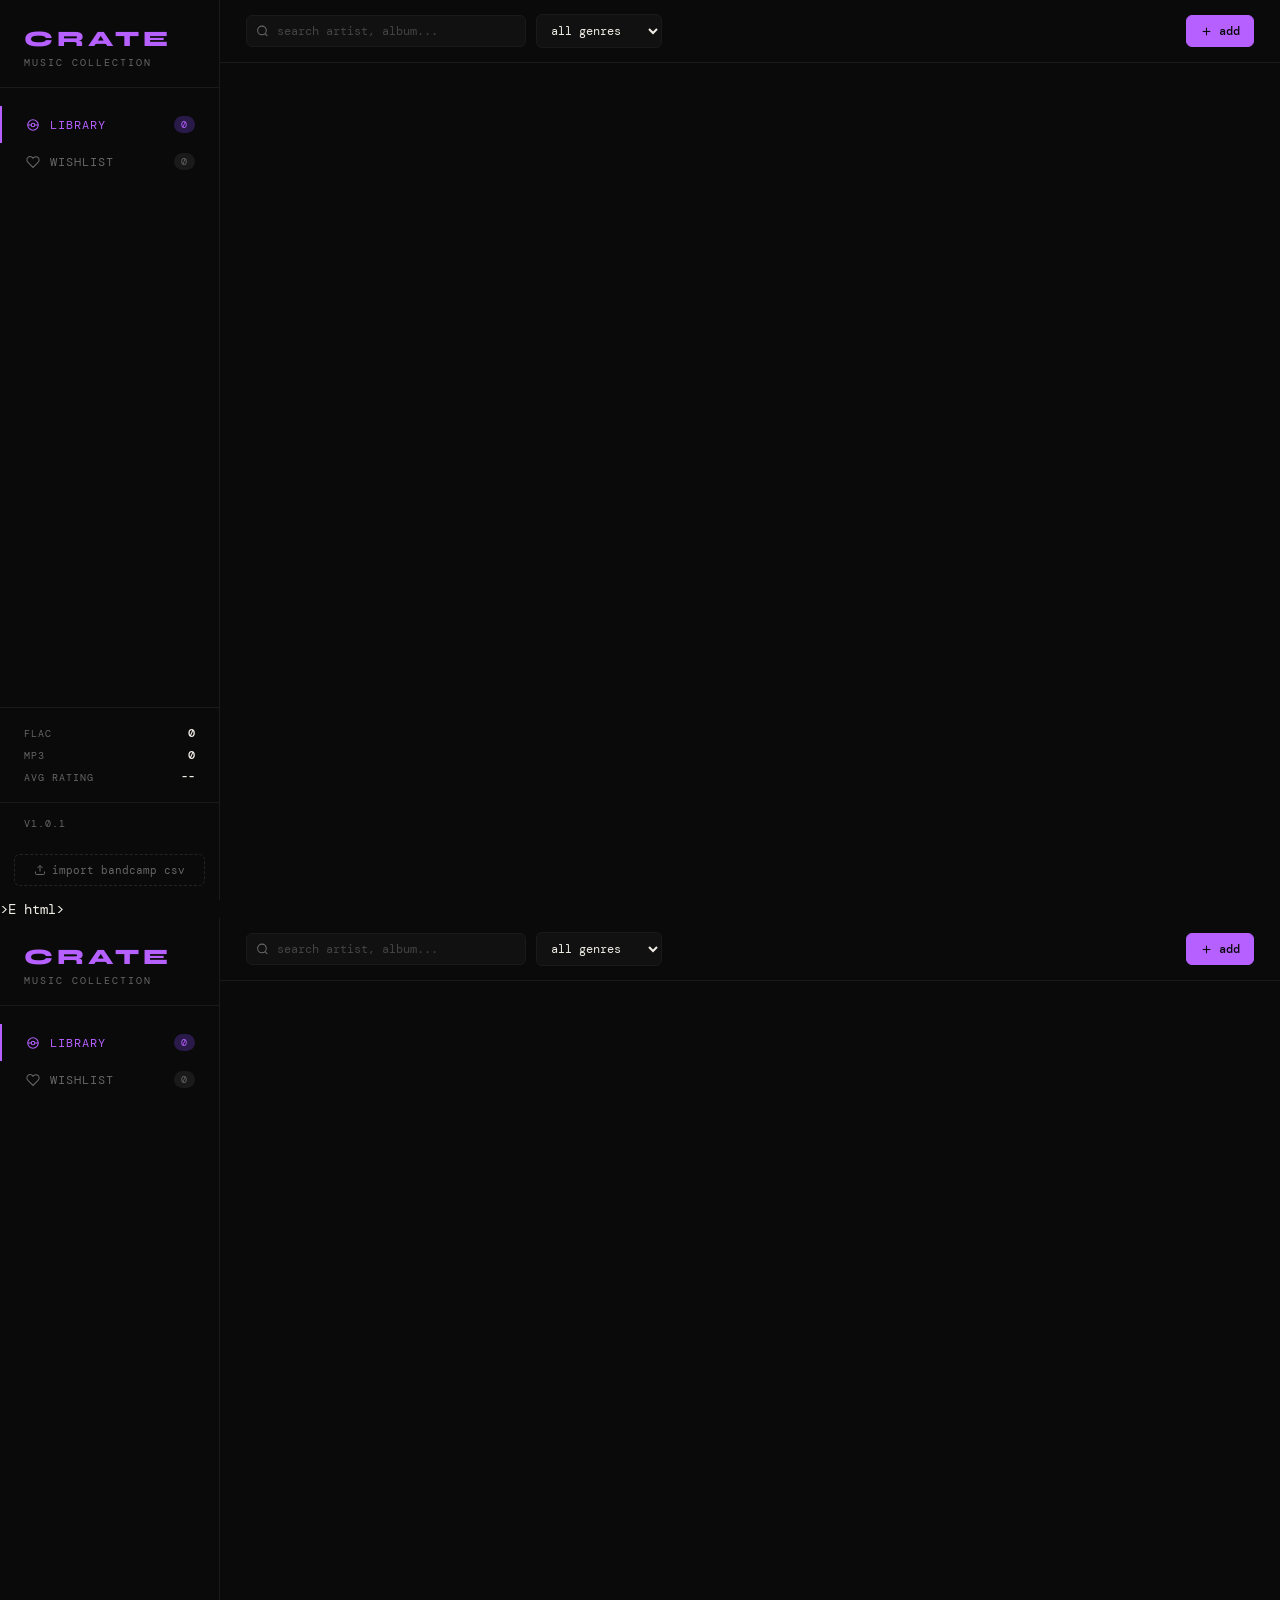
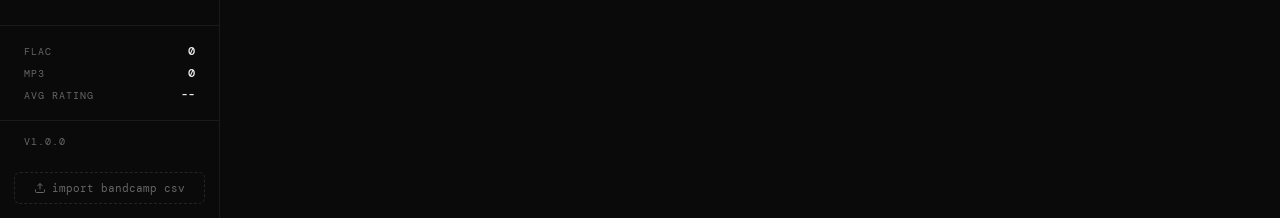
==== index.html @ 17e91a54 "remove duplicate script blocks" ====
<!DOCTYPE html>
<html lang="en">
<head>
<meta charset="UTF-8">
<meta name="viewport" content="width=device-width, initial-scale=1.0">
<title>CRATE</title>
<link href="https://fonts.googleapis.com/css2?family=Syne:wght@400;500;600;700;800&family=DM+Mono:ital,wght@0,300;0,400;0,500;1,300&display=swap" rel="stylesheet">
<style>
:root{--bg:#0a0a0a;--surface:#111;--surface2:#1a1a1a;--border:#1a1a1a;--border2:#242424;--text:#f0ede6;--muted:#666;--muted2:#444;--accent:#b560ff;--accent2:#9d4edd;--red:#ff5f5f;--amber:#ffb830;--blue:#60b8ff;}
*{box-sizing:border-box;margin:0;padding:0;}html{font-size:14px;}
body{background:var(--bg);color:var(--text);font-family:'DM Mono',monospace;min-height:100vh;}
::-webkit-scrollbar{width:4px;}::-webkit-scrollbar-track{background:var(--bg);}::-webkit-scrollbar-thumb{background:var(--border2);border-radius:2px;}
.shell{display:flex;height:100vh;overflow:hidden;}
.sidebar{width:220px;flex-shrink:0;border-right:0.5px solid var(--border);display:flex;flex-direction:column;}
.logo{padding:26px 24px 18px;border-bottom:0.5px solid var(--border);}
.logo-word{font-family:'Syne',sans-serif;font-size:22px;font-weight:800;letter-spacing:4px;color:var(--accent);}
.logo-sub{font-size:10px;color:var(--muted);letter-spacing:2px;margin-top:4px;text-transform:uppercase;}
.nav{padding:18px 0;flex:1;}
.nav-item{display:flex;align-items:center;gap:10px;padding:10px 24px;cursor:pointer;font-size:12px;letter-spacing:1px;color:var(--muted);text-transform:uppercase;transition:color .15s;border-left:2px solid transparent;user-select:none;}
.nav-item:hover{color:var(--text);}.nav-item.active{color:var(--accent);border-left-color:var(--accent);}
.nav-item svg{width:14px;height:14px;flex-shrink:0;}
.nav-count{margin-left:auto;background:var(--border);color:var(--muted);font-size:10px;padding:2px 7px;border-radius:20px;}
.nav-item.active .nav-count{background:#2a1a4a;color:var(--accent);}
.sidebar-stats{padding:14px 24px;border-top:1px solid var(--border);}
.sidebar-stat{display:flex;justify-content:space-between;align-items:center;padding:3px 0;}
.sidebar-stat-label{font-size:10px;color:var(--muted);letter-spacing:1px;text-transform:uppercase;}
.sidebar-stat-val{font-size:12px;font-weight:500;}
.import-btn{margin:10px 14px 14px;display:flex;align-items:center;gap:6px;padding:8px 12px;border-radius:6px;border:1px dashed var(--border2);background:transparent;color:var(--muted);font-family:'DM Mono',monospace;font-size:11px;cursor:pointer;transition:all .15s;justify-content:center;}
.import-btn:hover{border-color:var(--accent);color:var(--accent);}
.main{flex:1;display:flex;flex-direction:column;overflow:hidden;}
.topbar{padding:14px 26px;border-bottom:0.5px solid var(--border);display:flex;align-items:center;gap:10px;flex-wrap:wrap;}
.search-wrap{position:relative;flex:1;min-width:160px;max-width:280px;}
.search-wrap svg{position:absolute;left:10px;top:50%;transform:translateY(-50%);width:13px;height:13px;color:var(--muted);pointer-events:none;}
.search{width:100%;background:var(--surface);border:0.5px solid var(--border);color:var(--text);font-family:'DM Mono',monospace;font-size:12px;padding:7px 10px 7px 30px;border-radius:6px;outline:none;}
.search:focus{border-color:var(--border2);}.search::placeholder{color:var(--muted2);}
select{background:var(--surface);border:0.5px solid var(--border);color:var(--text);font-family:'DM Mono',monospace;font-size:12px;padding:7px 10px;border-radius:6px;outline:none;cursor:pointer;}
.topbar-right{margin-left:auto;display:flex;gap:8px;}
.btn{display:flex;align-items:center;gap:6px;padding:7px 13px;border-radius:6px;border:0.5px solid var(--border);background:transparent;color:var(--text);font-family:'DM Mono',monospace;font-size:12px;cursor:pointer;transition:all .15s;}
.btn:hover{border-color:var(--border2);background:var(--surface);}
.btn-accent{background:var(--accent);color:#0a0a0a;border-color:var(--accent);font-weight:500;}
.btn-accent:hover{background:#d4f570;border-color:#d4f570;}
.btn-danger{background:transparent;border-color:#3a1a1a;color:var(--red);}
.btn-danger:hover{background:#1a0808;border-color:var(--red);}
.btn svg{width:13px;height:13px;}
.content{flex:1;overflow-y:auto;padding:22px 26px;}
.grid{display:grid;grid-template-columns:repeat(auto-fill,minmax(200px,1fr));gap:12px;}
.album-card{background:var(--surface);border:0.5px solid var(--border);border-radius:8px;overflow:hidden;transition:border-color .15s,transform .15s;position:relative;}
.album-card:hover{border-color:var(--border2);transform:translateY(-2px);}
.album-art{width:100%;aspect-ratio:1;display:flex;align-items:center;justify-content:center;font-size:38px;position:relative;background:var(--surface2);overflow:hidden;cursor:pointer;}
.album-art img{width:100%;height:100%;object-fit:cover;position:absolute;inset:0;}
.album-art-overlay{position:absolute;inset:0;background:linear-gradient(to bottom,transparent 50%,rgba(0,0,0,.6));}
.album-art-emoji{position:relative;z-index:1;}
.album-card-body{padding:8px 10px;}
.album-title{font-family:'Syne',sans-serif;font-size:12px;font-weight:600;white-space:nowrap;overflow:hidden;text-overflow:ellipsis;cursor:pointer;transition:color .15s;}
.album-title:hover{color:var(--accent);}
.album-artist{font-size:11px;color:var(--muted);margin-top:2px;white-space:nowrap;overflow:hidden;text-overflow:ellipsis;}
.album-footer{display:flex;align-items:center;justify-content:space-between;margin-top:8px;}
.format-badge{font-size:10px;padding:2px 7px;border-radius:3px;font-weight:500;}
.fmt-flac{background:#1a0f2e;color:#b560ff;border:1px solid #3d1a6a;}
.fmt-mp3{background:#0d1a2a;color:var(--blue);border:1px solid #1a3050;}
.fmt-bc{background:#1a1000;color:var(--amber);border:1px solid #3a2800;}
.stars-row{display:flex;gap:2px;}
.star{font-size:11px;color:var(--muted2);cursor:pointer;transition:color .1s;}.star.on{color:var(--amber);}
.card-actions{position:absolute;top:8px;right:8px;display:flex;gap:4px;opacity:0;transition:opacity .15s;}
.album-card:hover .card-actions{opacity:1;}
.card-action-btn{width:26px;height:26px;border-radius:5px;border:1px solid rgba(255,255,255,.12);background:rgba(10,10,10,.85);color:var(--muted);display:flex;align-items:center;justify-content:center;cursor:pointer;transition:all .15s;backdrop-filter:blur(4px);}
.card-action-btn:hover{color:var(--text);border-color:rgba(255,255,255,.25);}
.card-action-btn svg{width:11px;height:11px;}
.budget-bar{background:var(--surface);border:0.5px solid var(--border);border-radius:8px;padding:14px 18px;margin-bottom:16px;display:flex;align-items:center;gap:20px;}
.budget-label{font-size:10px;text-transform:uppercase;letter-spacing:1px;color:var(--muted);}
.budget-total{font-family:'Syne',sans-serif;font-size:20px;font-weight:700;color:var(--accent);}
.budget-divider{width:1px;height:32px;background:var(--border);}
.wish-list{display:flex;flex-direction:column;gap:6px;}
.wish-row{background:var(--surface);border:0.5px solid var(--border);border-radius:8px;padding:10px 14px;display:flex;align-items:center;gap:12px;transition:border-color .15s;}
.wish-row:hover{border-color:var(--border2);}.wish-row.bought{opacity:.4;}
.priority-dot{width:8px;height:8px;border-radius:50%;flex-shrink:0;}
.p-high{background:var(--red);box-shadow:0 0 6px rgba(255,95,95,.4);}
.p-mid{background:var(--amber);}.p-low{background:var(--muted2);}
.wish-art{width:50px;height:50px;border-radius:6px;display:flex;align-items:center;justify-content:center;font-size:18px;flex-shrink:0;background:var(--surface2);overflow:hidden;position:relative;cursor:pointer;}
.wish-art img{width:100%;height:100%;object-fit:cover;position:absolute;inset:0;}
.wish-art-emoji{position:relative;z-index:1;}
.wish-info{flex:1;min-width:0;cursor:pointer;}
.wish-title{font-family:'Syne',sans-serif;font-size:13px;font-weight:600;white-space:nowrap;overflow:hidden;text-overflow:ellipsis;transition:color .15s;}
.wish-info:hover .wish-title{color:var(--accent);}
.wish-sub{font-size:11px;color:var(--muted);margin-top:2px;}
.wish-note{font-size:10px;color:var(--muted2);font-style:italic;margin-top:2px;}
.wish-meta{display:flex;align-items:center;gap:8px;flex-shrink:0;}
.price-tag{font-family:'Syne',sans-serif;font-size:14px;font-weight:700;}
.genre-pill{font-size:10px;padding:2px 8px;border-radius:20px;background:#1e1e1e;color:var(--muted);border:0.5px solid var(--border);}
.buy-btn{padding:5px 11px;border-radius:5px;border:0.5px solid var(--border);background:transparent;color:var(--text);font-family:'DM Mono',monospace;font-size:11px;cursor:pointer;transition:all .15s;white-space:nowrap;}
.buy-btn:hover{border-color:var(--accent);color:var(--accent);}
.owned-pill{font-size:10px;padding:3px 10px;border-radius:20px;background:#1a0f2e;color:#b560ff;border:1px solid #3d1a6a;}
.icon-btn{width:26px;height:26px;border-radius:5px;border:0.5px solid var(--border);background:transparent;color:var(--muted);display:flex;align-items:center;justify-content:center;cursor:pointer;transition:all .15s;flex-shrink:0;}
.icon-btn:hover{color:var(--text);border-color:var(--border2);}
.icon-btn svg{width:11px;height:11px;}
.modal-backdrop{position:fixed;inset:0;background:rgba(0,0,0,.88);display:flex;align-items:center;justify-content:center;z-index:100;opacity:0;pointer-events:none;transition:opacity .2s;}
.modal-backdrop.open{opacity:1;pointer-events:all;}
.modal{background:var(--surface);border:0.5px solid var(--border2);border-radius:10px;width:500px;max-width:96vw;max-height:90vh;overflow-y:auto;padding:24px;transform:translateY(10px);transition:transform .2s;}
.modal-backdrop.open .modal{transform:translateY(0);}
.modal-title{font-family:'Syne',sans-serif;font-size:16px;font-weight:700;margin-bottom:16px;}
.field{margin-bottom:11px;}
.field label{display:block;font-size:10px;text-transform:uppercase;letter-spacing:1px;color:var(--muted);margin-bottom:5px;}
.field input,.field select,.field textarea{width:100%;background:var(--bg);border:0.5px solid var(--border2);color:var(--text);font-family:'DM Mono',monospace;font-size:12px;padding:8px 10px;border-radius:6px;outline:none;transition:border-color .15s;}
.field input:focus,.field select:focus,.field textarea:focus{border-color:var(--accent);}
.field textarea{resize:vertical;min-height:50px;}
.field-row{display:grid;grid-template-columns:1fr 1fr;gap:12px;}
.modal-actions{display:flex;gap:8px;justify-content:flex-end;margin-top:16px;}
.btn-ghost{background:transparent;border-color:var(--border);color:var(--muted);}.btn-ghost:hover{color:var(--text);}
.mb-search-wrap{position:relative;}.mb-search-wrap input{padding-right:76px;}
.mb-search-btn{position:absolute;right:6px;top:50%;transform:translateY(-50%);padding:4px 10px;border-radius:4px;border:0.5px solid var(--border2);background:var(--surface2);color:var(--text);font-family:'DM Mono',monospace;font-size:11px;cursor:pointer;transition:all .15s;}
.mb-search-btn:hover{border-color:var(--accent);color:var(--accent);}
.mb-results{margin-top:8px;display:flex;flex-direction:column;gap:5px;max-height:200px;overflow-y:auto;}
.mb-result{display:flex;align-items:center;gap:10px;padding:8px 10px;border-radius:6px;border:0.5px solid var(--border);cursor:pointer;transition:border-color .15s;}
.mb-result:hover{border-color:var(--border2);}.mb-result.selected{border-color:var(--accent);background:#1a2510;}
.mb-result-art{width:34px;height:34px;border-radius:4px;background:var(--surface2);flex-shrink:0;display:flex;align-items:center;justify-content:center;font-size:14px;overflow:hidden;}
.mb-result-art img{width:100%;height:100%;object-fit:cover;}
.mb-result-info{flex:1;min-width:0;}
.mb-result-title{font-size:12px;font-weight:500;white-space:nowrap;overflow:hidden;text-overflow:ellipsis;}
.mb-result-sub{font-size:11px;color:var(--muted);margin-top:1px;}
.mb-loading{text-align:center;padding:14px;font-size:11px;color:var(--muted);}
.mb-divider{display:flex;align-items:center;gap:10px;margin:14px 0 10px;}
.mb-divider span{font-size:10px;color:var(--muted);letter-spacing:1px;text-transform:uppercase;white-space:nowrap;}
.mb-divider::before,.mb-divider::after{content:'';flex:1;height:1px;background:var(--border);}
.art-preview{display:none;align-items:center;gap:10px;margin-top:10px;padding:8px 10px;background:var(--surface2);border-radius:6px;border:0.5px solid var(--border);}
.art-preview img{width:44px;height:44px;border-radius:5px;object-fit:cover;}
.art-preview-label{font-size:11px;color:var(--muted);}
.edit-art-wrap{display:flex;gap:14px;margin-bottom:14px;align-items:flex-start;}
.edit-art-thumb{width:80px;height:80px;border-radius:8px;background:var(--surface2);display:flex;align-items:center;justify-content:center;font-size:30px;flex-shrink:0;overflow:hidden;border:0.5px solid var(--border);}
.edit-art-thumb img{width:100%;height:100%;object-fit:cover;}
.edit-art-side{display:flex;flex-direction:column;gap:6px;flex:1;min-width:0;}
.edit-stars{display:flex;gap:4px;}
.edit-star{font-size:20px;color:var(--muted2);cursor:pointer;transition:color .1s;}.edit-star.on{color:var(--amber);}
.del-confirm{background:#160808;border:1px solid #3a1212;border-radius:8px;padding:14px;margin-top:12px;display:none;}
.del-confirm.show{display:block;}
.del-confirm p{font-size:12px;color:var(--muted);margin-bottom:10px;line-height:1.5;}
.bc-steps{margin:12px 0;}
.bc-step{display:flex;gap:12px;padding:9px 0;border-bottom:0.5px solid var(--border);}
.bc-step:last-child{border-bottom:none;}
.bc-step-num{width:20px;height:20px;border-radius:50%;background:var(--accent);color:#0a0a0a;font-size:11px;font-weight:700;display:flex;align-items:center;justify-content:center;flex-shrink:0;margin-top:1px;}
.bc-step-text{font-size:12px;color:var(--muted);line-height:1.6;}
.bc-step-text a{color:var(--accent);text-decoration:none;}.bc-step-text a:hover{text-decoration:underline;}
.drop-zone{border:2px dashed var(--border2);border-radius:8px;padding:26px;text-align:center;cursor:pointer;transition:all .15s;margin-top:14px;}
.drop-zone:hover,.drop-zone.drag-over{border-color:var(--accent);background:#0f1a08;}
.drop-zone-icon{font-size:26px;margin-bottom:8px;}
.drop-zone-text{font-size:12px;color:var(--muted);}.drop-zone-text strong{color:var(--text);}
.toast{position:fixed;bottom:22px;right:22px;background:var(--surface2);border:0.5px solid var(--border2);border-radius:8px;padding:10px 16px;font-size:12px;color:var(--text);transform:translateY(20px);opacity:0;transition:all .2s;pointer-events:none;z-index:200;display:flex;align-items:center;gap:8px;}
.toast.show{transform:translateY(0);opacity:1;}
.toast-dot{width:6px;height:6px;border-radius:50%;background:var(--accent);flex-shrink:0;}
.empty{text-align:center;padding:60px 20px;color:var(--muted);font-size:12px;letter-spacing:1px;}
.empty-icon{font-size:34px;margin-bottom:12px;}
.empty-hint{margin-top:6px;font-size:11px;color:var(--muted2);}
</style>
</head>
<body>
<div class="shell">
  <aside class="sidebar">
    <div class="logo"><div class="logo-word">CRATE</div><div class="logo-sub">music collection</div></div>
    <nav class="nav">
      <div class="nav-item active" onclick="setTab('library')" id="nav-library">
        <svg viewBox="0 0 24 24" fill="none" stroke="currentColor" stroke-width="1.8"><circle cx="12" cy="12" r="9"/><circle cx="12" cy="12" r="3"/><line x1="3" y1="12" x2="9" y2="12"/><line x1="15" y1="12" x2="21" y2="12"/></svg>
        Library <span class="nav-count" id="lib-count">0</span>
      </div>
      <div class="nav-item" onclick="setTab('wishlist')" id="nav-wishlist">
        <svg viewBox="0 0 24 24" fill="none" stroke="currentColor" stroke-width="1.8"><path d="M20.84 4.61a5.5 5.5 0 0 0-7.78 0L12 5.67l-1.06-1.06a5.5 5.5 0 0 0-7.78 7.78l1.06 1.06L12 21.23l7.78-7.78 1.06-1.06a5.5 5.5 0 0 0 0-7.78z"/></svg>
        Wishlist <span class="nav-count" id="wish-count">0</span>
      </div>
    </nav>
    <div class="sidebar-stats">
      <div class="sidebar-stat"><span class="sidebar-stat-label">FLAC</span><span class="sidebar-stat-val" id="stat-flac">0</span></div>
      <div class="sidebar-stat"><span class="sidebar-stat-label">MP3</span><span class="sidebar-stat-val" id="stat-mp3">0</span></div>
      <div class="sidebar-stat"><span class="sidebar-stat-label">Avg rating</span><span class="sidebar-stat-val" id="stat-rating">--</span></div>
    </div><div style="padding:14px 24px;border-top:1px solid var(--border);font-size:10px;color:var(--muted);letter-spacing:1px;text-transform:uppercase">v<span id="version">1.0.0</span></div>
    <button class="import-btn" onclick="openImport()">
      <svg width="12" height="12" viewBox="0 0 24 24" fill="none" stroke="currentColor" stroke-width="2"><path d="M21 15v4a2 2 0 0 1-2 2H5a2 2 0 0 1-2-2v-4"/><polyline points="17 8 12 3 7 8"/><line x1="12" y1="3" x2="12" y2="15"/></svg>
      import bandcamp csv
    </button>
  </aside>
  <main class="main">
    <div class="topbar">
      <div class="search-wrap">
        <svg viewBox="0 0 24 24" fill="none" stroke="currentColor" stroke-width="2"><circle cx="11" cy="11" r="8"/><line x1="21" y1="21" x2="16.65" y2="16.65"/></svg>
        <input class="search" type="text" placeholder="search artist, album..." id="search" oninput="render()"/>
      </div>
      <select id="genre-filter" onchange="render()">
        <option value="">all genres</option>
        <option>hyperpop</option><option>digicore</option><option>electronic</option>
        <option>hip-hop</option><option>experimental</option><option>ambient</option><option>noise</option>
      </select>
      <div class="topbar-right">
        <button class="btn btn-accent" onclick="openAdd()">
          <svg viewBox="0 0 24 24" fill="none" stroke="currentColor" stroke-width="2"><line x1="12" y1="5" x2="12" y2="19"/><line x1="5" y1="12" x2="19" y2="12"/></svg>
          add
        </button>
      </div>
    </div>
    <div class="content" id="content"></div>
  </main>
</div>

<!-- ADD MODAL -->
<div class="modal-backdrop" id="add-modal" onclick="bgClose(event,'add-modal')">
  <div class="modal">
    <div class="modal-title" id="add-modal-title">add to library</div>
    <div class="field">
      <label>search musicbrainz or paste release url / id</label>
      <div class="mb-search-wrap">
        <input type="text" id="mb-query" placeholder="artist + album, or musicbrainz.org/release/..." onkeydown="if(event.key==='Enter')mbSearch()"/>
        <button class="mb-search-btn" onclick="mbSearch()">search</button>
      </div>
    </div>
    <div id="mb-results-wrap" style="display:none"><div class="mb-results" id="mb-results"></div></div>
    <div class="mb-divider"><span>or fill in manually</span></div>
    <div class="field-row">
      <div class="field"><label>artist</label><input type="text" id="f-artist" placeholder="e.g. JPEGMAFIA"/></div>
      <div class="field"><label>album</label><input type="text" id="f-album" placeholder="e.g. LP!"/></div>
    </div>
    <div class="field-row">
      <div class="field"><label>year</label><input type="number" id="f-year" placeholder="2024"/></div>
      <div class="field"><label>genre</label>
        <select id="f-genre"><option value="">select...</option><option>hyperpop</option><option>digicore</option><option>electronic</option><option>hip-hop</option><option>experimental</option><option>ambient</option><option>noise</option></select>
      </div>
    </div>
    <div id="lib-fields">
      <div class="field-row">
        <div class="field"><label>format</label><select id="f-format"><option>FLAC</option><option>MP3</option></select></div>
        <div class="field"><label>source</label><select id="f-source"><option>Bandcamp</option><option>Soulseek</option><option>Other</option></select></div>
      </div>
      <div class="field"><label>bandcamp url (optional)</label><input type="text" id="f-bcurl" placeholder="https://artist.bandcamp.com/album/..."/></div>
      <div class="field"><label>notes</label><textarea id="f-notes" placeholder="optional..."></textarea></div>
    </div>
    <div id="wish-fields" style="display:none">
      <div class="field-row">
        <div class="field"><label>price ($)</label><input type="number" id="f-price" placeholder="12" min="0" step="0.01"/></div>
        <div class="field"><label>priority</label><select id="f-priority"><option value="high">high</option><option value="mid" selected>mid</option><option value="low">low</option></select></div>
      </div>
      <div class="field"><label>bandcamp url (optional)</label><input type="text" id="f-bcurl-wish" placeholder="https://artist.bandcamp.com/album/..."/></div>
      <div class="field"><label>notes</label><input type="text" id="f-wish-notes" placeholder="e.g. wait for sale..."/></div>
    </div>
    <div class="art-preview" id="art-preview">
      <img id="preview-img" src="" alt=""/>
      <span class="art-preview-label">cover art found</span>
    </div>
    <div class="modal-actions">
      <button class="btn btn-ghost" onclick="closeModal('add-modal')">cancel</button>
      <button class="btn btn-accent" onclick="saveAdd()">save</button>
    </div>
  </div>
</div>

<!-- EDIT MODAL -->
<div class="modal-backdrop" id="edit-modal" onclick="bgClose(event,'edit-modal')">
  <div class="modal" style="width:480px">
    <div class="modal-title" id="edit-title">edit</div>
    <div class="edit-art-wrap">
      <div class="edit-art-thumb" id="edit-thumb">&#x1F4BF;</div>
      <div class="edit-art-side">
        <div style="font-size:10px;color:var(--muted);letter-spacing:1px;text-transform:uppercase;margin-bottom:4px">rating</div>
        <div class="edit-stars" id="edit-stars"></div>
        <button class="btn" style="font-size:11px;padding:5px 10px;margin-top:8px;width:fit-content" onclick="retryArt()">
          <svg viewBox="0 0 24 24" fill="none" stroke="currentColor" stroke-width="2"><polyline points="1 4 1 10 7 10"/><path d="M3.51 15a9 9 0 1 0 .49-3.88"/></svg>
          retry art
        </button>
        <div class="field" style="margin-top:6px;margin-bottom:0">
          <input type="text" id="edit-art-url" placeholder="or paste image url directly..."/>
        </div>
      </div>
    </div>
    <div class="field-row">
      <div class="field"><label>artist</label><input type="text" id="edit-artist"/></div>
      <div class="field"><label>album</label><input type="text" id="edit-album"/></div>
    </div>
    <div class="field-row">
      <div class="field"><label>year</label><input type="number" id="edit-year"/></div>
      <div class="field"><label>genre</label>
        <select id="edit-genre"><option value="">none</option><option>hyperpop</option><option>digicore</option><option>electronic</option><option>hip-hop</option><option>experimental</option><option>ambient</option><option>noise</option></select>
      </div>
    </div>
    <div id="edit-lib-fields">
      <div class="field-row">
        <div class="field"><label>format</label><select id="edit-format"><option>FLAC</option><option>MP3</option></select></div>
        <div class="field"><label>source</label><select id="edit-source"><option>Bandcamp</option><option>Soulseek</option><option>Other</option></select></div>
      </div>
      <div class="field"><label>bandcamp url</label><input type="text" id="edit-bcurl" placeholder="https://artist.bandcamp.com/album/..."/></div>
      <div class="field"><label>notes</label><textarea id="edit-notes"></textarea></div>
    </div>
    <div id="edit-wish-fields" style="display:none">
      <div class="field-row">
        <div class="field"><label>price ($)</label><input type="number" id="edit-price" min="0" step="0.01"/></div>
        <div class="field"><label>priority</label><select id="edit-priority"><option value="high">high</option><option value="mid">mid</option><option value="low">low</option></select></div>
      </div>
      <div class="field"><label>bandcamp url</label><input type="text" id="edit-bcurl-wish" placeholder="https://artist.bandcamp.com/album/..."/></div>
      <div class="field"><label>notes</label><input type="text" id="edit-wish-notes"/></div>
    </div>
    <div class="del-confirm" id="del-confirm">
      <p>Remove <strong id="del-name"></strong> from your collection? This cannot be undone.</p>
      <div style="display:flex;gap:8px">
        <button class="btn btn-ghost" onclick="document.getElementById('del-confirm').classList.remove('show')">cancel</button>
        <button class="btn btn-danger" onclick="confirmDelete()">yes, remove</button>
      </div>
    </div>
    <div class="modal-actions">
      <button class="btn btn-danger" onclick="showDel()">
        <svg viewBox="0 0 24 24" fill="none" stroke="currentColor" stroke-width="2"><polyline points="3 6 5 6 21 6"/><path d="M19 6l-1 14H6L5 6"/><path d="M10 11v6M14 11v6"/><path d="M9 6V4h6v2"/></svg>
        remove
      </button>
      <button class="btn btn-ghost" onclick="closeModal('edit-modal')">cancel</button>
      <button class="btn btn-accent" onclick="saveEdit()">save changes</button>
    </div>
  </div>
</div>

<!-- IMPORT MODAL -->
<div class="modal-backdrop" id="import-modal" onclick="bgClose(event,'import-modal')">
  <div class="modal" style="width:470px">
    <div class="modal-title">import from bandcamp</div>
    <p style="font-size:12px;color:var(--muted);line-height:1.6">Bandcamp lets you export a CSV of everything you own:</p>
    <div class="bc-steps">
      <div class="bc-step"><div class="bc-step-num">1</div><div class="bc-step-text">Go to <a href="https://bandcamp.com/settings" target="_blank">bandcamp.com/settings</a> and scroll to <strong>Download your data</strong></div></div>
      <div class="bc-step"><div class="bc-step-num">2</div><div class="bc-step-text">Click <strong>Request your data</strong> - Bandcamp emails you a download link</div></div>
      <div class="bc-step"><div class="bc-step-num">3</div><div class="bc-step-text">Download the zip and find <strong>collection.csv</strong> inside</div></div>
      <div class="bc-step"><div class="bc-step-num">4</div><div class="bc-step-text">Drop it below - CRATE imports everything and fetches art automatically</div></div>
    </div>
    <div class="drop-zone" id="drop-zone" onclick="document.getElementById('bc-file').click()" ondragover="dragOver(event)" ondragleave="dragLeave()" ondrop="dropFile(event)">
      <div class="drop-zone-icon">&#x1F4C2;</div>
      <div class="drop-zone-text"><strong>drop collection.csv here</strong><br>or click to browse</div>
    </div>
    <input type="file" id="bc-file" accept=".csv" style="display:none" onchange="handleFile(event)"/>
    <div id="import-status" style="margin-top:12px;font-size:12px;color:var(--muted);text-align:center;min-height:18px;"></div>
    <div class="modal-actions"><button class="btn" onclick="exportData()" style="margin-right:auto">
          <svg viewBox="0 0 24 24" fill="none" stroke="currentColor" stroke-width="2"><path d="M21 15v4a2 2 0 0 1-2 2H5a2 2 0 0 1-2-2v-4"/><polyline points="7 10 12 15 17 10"/><line x1="12" y1="15" x2="12" y2="3"/></svg>
          export json
        </button><button class="btn btn-ghost" onclick="closeModal('import-modal')">close</button></div>
  </div>
</div>

<div class="toast" id="toast"><div class="toast-dot"></div><span id="toast-msg"></span></div>

<script>
var currentTab='library',selArt=null,selMbId=null;



const COLORS=['#1a2510','#10181a','#1a1018','#181510','#101820','#1a1010','#121a10'];
const EMOJIS=['\u{1F3B5}','\u{1F4BF}','\u{1F300}','\u26A1','\u{1F5A4}','\u{1F50A}','\u{1F3A7}','\u{1F49C}','\u{1F9E8}','\u{1F319}'];
function hash(s){let h=5381;for(let i=0;i<s.length;i++)h=((h<<5)+h)+s.charCodeAt(i);return Math.abs(h);}
function bg(s){return COLORS[hash(s)%COLORS.length];}
function em(s){return EMOJIS[hash(s)%EMOJIS.length];}

const artCache={};
function imgExists(url){return new Promise(res=>{const i=new Image();i.onload=()=>res(true);i.onerror=()=>res(false);i.src=url;});}
async function itunesArt(artist,album){
  try{const q=encodeURIComponent(artist+' '+album);const r=await fetch('https://itunes.apple.com/search?term='+q+'&entity=album&limit=3');const d=await r.json();if(d.results&&d.results.length)return d.results[0].artworkUrl100.replace('100x100bb','600x600bb');}catch(e){}return null;
}
async function getArt(artist,album,mbId){
  const key=mbId||artist+'::'+album;
  if(artCache[key]!==undefined)return artCache[key];
  artCache[key]=null;
  if(mbId){const url='https://coverartarchive.org/release/'+mbId+'/front-250';if(await imgExists(url)){artCache[key]=url;return url;}}
  try{
    const q=encodeURIComponent('artist:"'+artist+'" release:"'+album+'"');
    const r=await fetch('https://musicbrainz.org/ws/2/release/?query='+q+'&limit=3&fmt=json',{headers:{'User-Agent':'CRATE/1.0'}});
    const d=await r.json();
    if(d.releases&&d.releases.length){for(const rel of d.releases){const url='https://coverartarchive.org/release/'+rel.id+'/front-250';if(await imgExists(url)){artCache[key]=url;return url;}}}
  }catch(e){}
  const it=await itunesArt(artist,album);artCache[key]=it;return it;
}
const sleep=ms=>new Promise(r=>setTimeout(r,ms));
async function loadAllArt(){
  for(const item of [...library,...wishlist]){
    if(item.artUrl)continue;
    const url=await getArt(item.artist,item.album,item.mbId||null);
    if(url){item.artUrl=url;loadState();render();}
    await sleep(150);
  }
}

function artistStr(rel){if(!rel['artist-credit'])return '';return rel['artist-credit'].map(a=>typeof a==='string'?a:(a.artist?.name||'')).join('');}
async function mbSearch(){
  const q=document.getElementById('mb-query').value.trim();if(!q)return;
  const wrap=document.getElementById('mb-results-wrap'),el=document.getElementById('mb-results');
  wrap.style.display='block';el.innerHTML='<div class="mb-loading">searching...</div>';
  const m=q.match(/([0-9a-f]{8}-[0-9a-f]{4}-[0-9a-f]{4}-[0-9a-f]{4}-[0-9a-f]{12})/i);
  if(m){await mbById(m[1]);return;}
  try{
    const r=await fetch('https://musicbrainz.org/ws/2/release/?query='+encodeURIComponent(q)+'&limit=10&fmt=json',{headers:{'User-Agent':'CRATE/1.0'}});
    const d=await r.json();
    if(!d.releases||!d.releases.length){el.innerHTML='<div class="mb-loading">no results</div>';return;}
    const seen=new Set();
    const list=d.releases.filter(r=>{const k=artistStr(r)+'::'+r.title;if(seen.has(k))return false;seen.add(k);return true;}).slice(0,6);
    showMbResults(list.map(r=>({id:r.id,title:r.title,artist:artistStr(r),date:r.date||''})));
  }catch(e){el.innerHTML='<div class="mb-loading">search failed</div>';}
}
async function mbById(id){
  const el=document.getElementById('mb-results');
  try{const r=await fetch('https://musicbrainz.org/ws/2/release/'+id+'?inc=artist-credits&fmt=json',{headers:{'User-Agent':'CRATE/1.0'}});const d=await r.json();showMbResults([{id:d.id,title:d.title,artist:artistStr(d),date:d.date||''}]);}
  catch(e){el.innerHTML='<div class="mb-loading">could not fetch</div>';}
}
function showMbResults(results){
  const el=document.getElementById('mb-results');
  el.innerHTML=results.map(r=>'<div class="mb-result" id="mbr-'+r.id+'" onclick="selectMb(\''+r.id+'\',\''+esc(r.title)+'\',\''+esc(r.artist)+'\',\''+r.date+'\')"><div class="mb-result-art" id="mbra-'+r.id+'">&#x1F4BF;</div><div class="mb-result-info"><div class="mb-result-title">'+r.title+'</div><div class="mb-result-sub">'+r.artist+(r.date?' &middot; '+r.date.slice(0,4):'')+'</div></div></div>').join('');
  results.forEach(async r=>{
    const el=document.getElementById('mbra-'+r.id);if(!el)return;
    const caa='https://coverartarchive.org/release/'+r.id+'/front-250';
    if(await imgExists(caa)){if(el)el.innerHTML='<img src="'+caa+'"/>';return;}
    const it=await itunesArt(r.artist,r.title);if(it&&el)el.innerHTML='<img src="'+it+'"/>';
  });
}
async function selectMb(id,title,artist,date){
  document.querySelectorAll('.mb-result').forEach(e=>e.classList.remove('selected'));
  document.getElementById('mbr-'+id)?.classList.add('selected');
  selMbId=id;
  document.getElementById('f-artist').value=artist;
  document.getElementById('f-album').value=title;
  const yr=date?parseInt(date.slice(0,4)):null;if(yr)document.getElementById('f-year').value=yr;
  const preview=document.getElementById('art-preview'),img=document.getElementById('preview-img');
  const caa='https://coverartarchive.org/release/'+id+'/front-250';
  if(await imgExists(caa)){img.src=caa;selArt=caa;preview.style.display='flex';}
  else{const it=await itunesArt(artist,title);if(it){img.src=it;selArt=it;preview.style.display='flex';}}
}
function esc(s){return(s||'').replace(/\\/g,'\\\\').replace(/'/g,"\\\'");}

function openBandcamp(item){
  if(item&&item.bcUrl)window.open(item.bcUrl,'_blank');
  else if(item)window.open('https://bandcamp.com/search?q='+encodeURIComponent(item.artist+' '+item.album),'_blank');
}

function setTab(t){currentTab=t;document.getElementById('nav-library').classList.toggle('active',t==='library');document.getElementById('nav-wishlist').classList.toggle('active',t==='wishlist');render();}
function starsHtml(rating,id,lst){return Array.from({length:5},(_,i)=>'<span class="star'+(i<rating?' on':'')+'" onclick="event.stopPropagation();quickRate('+id+',\''+lst+'\','+(i+1)+')">&#9733;</span>').join('');}

function renderLibrary(items){
  if(!items.length)return'<div class="empty"><div class="empty-icon">&#x1F4BF;</div>your library is empty<div class="empty-hint">add albums manually or import your bandcamp collection</div></div>';
  return'<div class="grid">'+items.map(x=>'<div class="album-card"><div class="album-art" style="background:'+bg(x.album)+'" onclick="openBandcamp(getItem('+x.id+',\'library\'))" title="open on bandcamp">'+(x.artUrl?'<img src="'+x.artUrl+'" onerror="this.style.display=\'none\'"/>' :'')+'<div class="album-art-overlay"></div></div><div class="card-actions"><div class="card-action-btn" title="edit" onclick="openEdit('+x.id+',\'library\')"><svg viewBox="0 0 24 24" fill="none" stroke="currentColor" stroke-width="2"><path d="M11 4H4a2 2 0 0 0-2 2v14a2 2 0 0 0 2 2h14a2 2 0 0 0 2-2v-7"/><path d="M18.5 2.5a2.121 2.121 0 0 1 3 3L12 15l-4 1 1-4 9.5-9.5z"/></svg></div><div class="card-action-btn" title="open on bandcamp" onclick="openBandcamp(getItem('+x.id+',\'library\'))" style="color:#1da0c3"><svg viewBox="0 0 24 24" fill="none" stroke="currentColor" stroke-width="2"><path d="M18 13v6a2 2 0 0 1-2 2H5a2 2 0 0 1-2-2V8a2 2 0 0 1 2-2h6"/><polyline points="15 3 21 3 21 9"/><line x1="10" y1="14" x2="21" y2="3"/></svg></div></div><div class="album-card-body"><div class="album-title" onclick="openBandcamp(getItem('+x.id+',\'library\'))" title="open on bandcamp">'+x.album+'</div><div class="album-artist">'+x.artist+'</div><div class="album-footer"><span class="format-badge '+(x.source==='Bandcamp'?'fmt-bc':'fmt-'+x.format.toLowerCase())+'">'+x.format+(x.source==='Bandcamp'?' &middot; BC':'')+'</span><div class="stars-row">'+starsHtml(x.rating,x.id,'library')+'</div></div>'+(x.notes?'<div style="font-size:10px;color:var(--muted2);margin-top:5px;font-style:italic;overflow:hidden;text-overflow:ellipsis;white-space:nowrap">'+x.notes+'</div>':'')+'</div></div>').join('')+'</div>';
}

function renderWishlist(items){
  const pending=items.filter(x=>!x.bought),total=pending.reduce((s,x)=>s+x.price,0);
  const bar='<div class="budget-bar"><div><div class="budget-label">wishlist total</div><div class="budget-total">$'+total.toFixed(2)+'</div></div><div class="budget-divider"></div><div><div class="budget-label">pending</div><div style="font-size:16px;font-family:\'Syne\',sans-serif;font-weight:700">'+pending.length+' albums</div></div></div>';
  if(!items.length)return bar+'<div class="empty"><div class="empty-icon">&#x1F3B5;</div>wishlist is empty<div class="empty-hint">add albums you want to buy</div></div>';
  return bar+'<div class="wish-list">'+items.map(x=>'<div class="wish-row'+(x.bought?' bought':'')+'"><div class="priority-dot p-'+x.priority+'"></div><div class="wish-art" style="background:'+bg(x.album)+'" onclick="openBandcamp(getItem('+x.id+',\'wishlist\'))" title="open on bandcamp">'+(x.artUrl?'<img src="'+x.artUrl+'" onerror="this.style.display=\'none\'"/>' :'')+'</div><div class="wish-info" onclick="openBandcamp(getItem('+x.id+',\'wishlist\'))" title="open on bandcamp"><div class="wish-title">'+x.album+'</div><div class="wish-sub">'+x.artist+(x.year?' &middot; '+x.year:'')+'</div>'+(x.notes?'<div class="wish-note">'+x.notes+'</div>':'')+'</div><div class="wish-meta">'+(x.genre?'<span class="genre-pill">'+x.genre+'</span>':'')+'<span class="price-tag">$'+x.price.toFixed(2)+'</span>'+(x.bought?'<span class="owned-pill">&#10003; owned</span>':'<button class="buy-btn" onclick="markBought('+x.id+')">i bought this</button>')+'<div class="icon-btn" title="edit" onclick="openEdit('+x.id+',\'wishlist\')"><svg viewBox="0 0 24 24" fill="none" stroke="currentColor" stroke-width="2"><path d="M11 4H4a2 2 0 0 0-2 2v14a2 2 0 0 0 2 2h14a2 2 0 0 0 2-2v-7"/><path d="M18.5 2.5a2.121 2.121 0 0 1 3 3L12 15l-4 1 1-4 9.5-9.5z"/></svg></div></div></div>').join('')+'</div>';
}

function render(){
  const v = localStorage.getItem('crate-v') || '1.0.0';
  const parts = v.split('.');
  parts[2] = parseInt(parts[2] || 0) + 1;
  const newV = parts.join('.');
  localStorage.setItem('crate-v', newV);
  if(document.getElementById('version')) document.getElementById('version').textContent = newV;
  
  const q=document.getElementById('search').value.toLowerCase(),g=document.getElementById('genre-filter').value;
  const lf=library.filter(x=>(!q||x.artist.toLowerCase().includes(q)||x.album.toLowerCase().includes(q))&&(!g||x.genre===g));
  const wf=wishlist.filter(x=>(!q||x.artist.toLowerCase().includes(q)||x.album.toLowerCase().includes(q))&&(!g||x.genre===g));
  document.getElementById('lib-count').textContent=library.length;
  document.getElementById('wish-count').textContent=wishlist.filter(x=>!x.bought).length;
  document.getElementById('stat-flac').textContent=library.filter(x=>x.format==='FLAC').length;
  document.getElementById('stat-mp3').textContent=library.filter(x=>x.format==='MP3').length;
  const rated=library.filter(x=>x.rating>0);
  document.getElementById('stat-rating').textContent=rated.length?(rated.reduce((s,x)=>s+x.rating,0)/rated.length).toFixed(1):'--';
  document.getElementById('content').innerHTML=currentTab==='library'?renderLibrary(lf):renderWishlist(wf);
}

function getItem(id,lst){return(lst==='library'?library:wishlist).find(x=>x.id===id);}
function quickRate(id,lst,n){const x=getItem(id,lst);if(x){x.rating=n;saveState();render();}}
function markBought(id){
  const x=wishlist.find(x=>x.id===id);if(!x)return;
  x.bought=true;
  library.push({id:Date.now(),artist:x.artist,album:x.album,year:x.year,genre:x.genre,format:'FLAC',source:'Bandcamp',rating:0,notes:'',artUrl:x.artUrl,mbId:null,bcUrl:x.bcUrl||null});
  saveState();render();showToast('"'+ x.album+'" moved to library');
}

function openAdd(){
  selArt=null;selMbId=null;
  document.getElementById('lib-fields').style.display=currentTab==='library'?'block':'none';
  document.getElementById('wish-fields').style.display=currentTab==='wishlist'?'block':'none';
  document.getElementById('add-modal-title').textContent=currentTab==='library'?'add to library':'add to wishlist';
  document.getElementById('mb-results-wrap').style.display='none';
  document.getElementById('mb-results').innerHTML='';
  document.getElementById('art-preview').style.display='none';
  document.getElementById('preview-img').src='';
  ['f-artist','f-album','f-year','f-notes','f-wish-notes','f-price','mb-query','f-bcurl','f-bcurl-wish'].forEach(id=>{const e=document.getElementById(id);if(e)e.value='';});
  document.getElementById('f-genre').value='';
  document.getElementById('add-modal').classList.add('open');
  setTimeout(()=>document.getElementById('mb-query').focus(),100);
}
function saveAdd(){
  const artist=document.getElementById('f-artist').value.trim(),album=document.getElementById('f-album').value.trim();
  if(!artist||!album){showToast('artist and album are required');return;}
  const year=parseInt(document.getElementById('f-year').value)||new Date().getFullYear();
  const genre=document.getElementById('f-genre').value||'';
  if(currentTab==='library'){
    library.push({id:Date.now(),artist,album,year,genre,format:document.getElementById('f-format').value,source:document.getElementById('f-source').value,rating:0,notes:document.getElementById('f-notes').value.trim(),artUrl:selArt,mbId:selMbId,bcUrl:document.getElementById('f-bcurl').value.trim()||null});
    showToast('"'+album+'" added to library');
  }else{
    wishlist.push({id:Date.now(),artist,album,year,genre,price:parseFloat(document.getElementById('f-price').value)||0,priority:document.getElementById('f-priority').value,notes:document.getElementById('f-wish-notes').value.trim(),bought:false,artUrl:selArt,bcUrl:document.getElementById('f-bcurl-wish').value.trim()||null});
    showToast('"'+album+'" added to wishlist');
  }
  closeModal('add-modal');render();
}

function renderEditStars(){
  document.getElementById('edit-stars').innerHTML=Array.from({length:5},(_,i)=>'<span class="edit-star'+(i<editRating?' on':'')+'" onclick="setEditRating('+(i+1)+')">&#9733;</span>').join('');
}
function setEditRating(n){editRating=n;renderEditStars();}

function openEdit(id,lst){
  const item=getItem(id,lst);if(!item)return;
  editingId=id;editingList=lst;editRating=item.rating||0;
  document.getElementById('del-confirm').classList.remove('show');
  document.getElementById('edit-title').textContent='edit \u00B7 '+item.album;
  const thumb=document.getElementById('edit-thumb');
  if(item.artUrl){thumb.innerHTML='<img src="'+item.artUrl+'" onerror="this.parentElement.textContent=\'&#x1F4BF;\'">';}
  else{thumb.textContent=em(item.artist);}
  document.getElementById('edit-art-url').value=item.artUrl||'';
  renderEditStars();
  document.getElementById('edit-artist').value=item.artist;
  document.getElementById('edit-album').value=item.album;
  document.getElementById('edit-year').value=item.year||'';
  document.getElementById('edit-genre').value=item.genre||'';
  if(lst==='library'){
    document.getElementById('edit-lib-fields').style.display='block';
    document.getElementById('edit-wish-fields').style.display='none';
    document.getElementById('edit-format').value=item.format||'FLAC';
    document.getElementById('edit-source').value=item.source||'Bandcamp';
    document.getElementById('edit-bcurl').value=item.bcUrl||'';
    document.getElementById('edit-notes').value=item.notes||'';
  }else{
    document.getElementById('edit-lib-fields').style.display='none';
    document.getElementById('edit-wish-fields').style.display='block';
    document.getElementById('edit-price').value=item.price||0;
    document.getElementById('edit-priority').value=item.priority||'mid';
    document.getElementById('edit-bcurl-wish').value=item.bcUrl||'';
    document.getElementById('edit-wish-notes').value=item.notes||'';
  }
  document.getElementById('edit-modal').classList.add('open');
}

async function retryArt(){
  const item=getItem(editingId,editingList);if(!item)return;
  const key=item.mbId||item.artist+'::'+item.album;
  delete artCache[key];showToast('fetching art...');
  const url=await getArt(item.artist,item.album,item.mbId||null);
  if(url){
    item.artUrl=url;
    document.getElementById('edit-thumb').innerHTML='<img src="'+url+'" onerror="this.parentElement.textContent=\'&#x1F4BF;\'">';
    document.getElementById('edit-art-url').value=url;
    render();showToast('art loaded');
  }else showToast('no art found - try pasting a url');
}

function saveEdit(){
  const item=getItem(editingId,editingList);if(!item)return;
  item.artist=document.getElementById('edit-artist').value.trim()||item.artist;
  item.album=document.getElementById('edit-album').value.trim()||item.album;
  item.year=parseInt(document.getElementById('edit-year').value)||item.year;
  item.genre=document.getElementById('edit-genre').value||'';
  item.rating=editRating;
  const manualUrl=document.getElementById('edit-art-url').value.trim();
  item.artUrl=manualUrl||null;
  if(editingList==='library'){
    item.format=document.getElementById('edit-format').value;
    item.source=document.getElementById('edit-source').value;
    item.bcUrl=document.getElementById('edit-bcurl').value.trim()||null;
    item.notes=document.getElementById('edit-notes').value.trim();
  }else{
    item.price=parseFloat(document.getElementById('edit-price').value)||0;
    item.priority=document.getElementById('edit-priority').value;
    item.bcUrl=document.getElementById('edit-bcurl-wish').value.trim()||null;
    item.notes=document.getElementById('edit-wish-notes').value.trim();
  }
  saveState();closeModal('edit-modal');render();showToast('"'+ item.album+'" updated');
}

function showDel(){
  const item=getItem(editingId,editingList);
  document.getElementById('del-name').textContent=item?'"'+item.album+'"':'this';
  document.getElementById('del-confirm').classList.add('show');
}
function confirmDelete(){
  if(editingList==='library')library=library.filter(x=>x.id!==editingId);
  else wishlist=wishlist.filter(x=>x.id!==editingId);
  saveState();closeModal('edit-modal');render();showToast('removed');
}

function openImport(){document.getElementById('import-modal').classList.add('open');}
function closeModal(id){document.getElementById(id).classList.remove('open');}
function bgClose(e,id){if(e.target===document.getElementById(id))closeModal(id);}

function dragOver(e){e.preventDefault();document.getElementById('drop-zone').classList.add('drag-over');}
function dragLeave(){document.getElementById('drop-zone').classList.remove('drag-over');}
function dropFile(e){e.preventDefault();dragLeave();const f=e.dataTransfer.files[0];if(f)processCSV(f);}
function handleFile(e){const f=e.target.files[0];if(f)processCSV(f);}
function splitCSV(line){const cols=[];let cur='',inQ=false;for(const c of line){if(c==='"'){inQ=!inQ;}else if(c===','&&!inQ){cols.push(cur.trim());cur='';}else cur+=c;}cols.push(cur.trim());return cols;}
function parseCSV(text){
  const lines=text.split(/\r?\n/);if(!lines.length)return[];
  const header=splitCSV(lines[0]).map(h=>h.toLowerCase().trim());
  const rows=[];
  for(let i=1;i<lines.length;i++){const l=lines[i].trim();if(!l)continue;const cols=splitCSV(l);const row={};header.forEach((h,i)=>row[h]=(cols[i]||'').replace(/^"|"$/g,''));rows.push(row);}
  return rows;
}
async function processCSV(file){
  const status=document.getElementById('import-status');
  status.textContent='reading file...';
  const text=await file.text();
  const rows=parseCSV(text);
  if(!rows.length){status.textContent='no data found in file';return;}
  const keys=Object.keys(rows[0]);
  const aKey=keys.find(k=>k.includes('artist'))||keys[0];
  const tKey=keys.find(k=>k.includes('title')||k.includes('album'))||keys[1];
  const dKey=keys.find(k=>k.includes('release date')||k.includes('release_date'))||keys.find(k=>k.includes('date'));
  const fKey=keys.find(k=>k.includes('format'));
  const uKey=keys.find(k=>k.includes('url')||k.includes('link'));
  let added=0,skipped=0;
  for(const row of rows){
    const artist=(row[aKey]||'').trim(),album=(row[tKey]||'').trim();
    if(!artist&&!album){skipped++;continue;}
    if(library.find(l=>l.artist.toLowerCase()===artist.toLowerCase()&&l.album.toLowerCase()===album.toLowerCase())){skipped++;continue;}
    const dateStr=dKey?row[dKey]||'':'';
    const year=dateStr?parseInt(dateStr.slice(0,4))||null:null;
    const fmt=fKey?row[fKey]||'':'';
    library.push({id:Date.now()+added,artist,album,year,genre:'',format:fmt.toLowerCase().includes('flac')?'FLAC':'MP3',source:'Bandcamp',rating:0,notes:'',artUrl:null,mbId:null,bcUrl:uKey?row[uKey]||null:null});
    added++;
  }
  render();
  showToast('imported '+added+' albums');
  status.textContent='imported '+added+(skipped?' ('+skipped+' skipped)':'')+'. fetching art...';
  await loadAllArt();
  status.textContent='done - '+added+' albums imported';
}

function showToast(msg){const t=document.getElementById('toast');document.getElementById('toast-msg').textContent=msg;t.classList.add('show');setTimeout(()=>t.classList.remove('show'),2800);}
// STORAGE - IndexedDB with localStorage fallback
let db;
function initDB(){
  return new Promise(async(resolve)=>{await loadFromFirebase();
    try{
      const req=indexedDB.open('CRATE',1);
      req.onerror=()=>resolve();
      req.onsuccess=()=>{db=req.result;resolve();};
      req.onupgradeneeded=(e)=>{
        const d=e.target.result;
        if(!d.objectStoreNames.contains('library'))d.createObjectStore('library',{keyPath:'id'});
        if(!d.objectStoreNames.contains('wishlist'))d.createObjectStore('wishlist',{keyPath:'id'});
      };
    }catch(e){resolve();}
  });
}
function saveState(){
  if(db){
    try{
      const libTx=db.transaction('library','readwrite');
      libTx.objectStore('library').clear();
      library.forEach(item=>libTx.objectStore('library').add(item));
      const wishTx=db.transaction('wishlist','readwrite');
      wishTx.objectStore('wishlist').clear();
      wishlist.forEach(item=>wishTx.objectStore('wishlist').add(item));
    }catch(e){}
  }
  saveToFirebase();
}
function loadState(){
  return new Promise(async(resolve)=>{await loadFromFirebase();
    if(db){
      try{
        const libTx=db.transaction('library','readonly');
        const libReq=libTx.objectStore('library').getAll();
        libReq.onsuccess=()=>{
          if(libReq.result.length>0)library=libReq.result;
          else{}
          const wishTx=db.transaction('wishlist','readonly');
          const wishReq=wishTx.objectStore('wishlist').getAll();
          wishReq.onsuccess=()=>{if(wishReq.result.length>0)wishlist=wishReq.result;else{}resolve();};
        };
      }catch(e){resolve();}
    }else{
      const l=localStorage.getItem('crate-lib');const w=localStorage.getItem('crate-wish');
      if(l)library=JSON.parse(l);if(w)wishlist=JSON.parse(w);
      resolve();
    }
  });
}
document.addEventListener('keydown',e=>{if(e.key==='Escape'){closeModal('add-modal');closeModal('edit-modal');closeModal('import-modal');}});
render();
</script><script>
const firebaseConfig = {
  apiKey: "AIzaSyAOY5MOItgUxJtOr3iFwUbFKuVUEPxDU_g",
  authDomain: "crate-29cb6.firebaseapp.com",
  projectId: "crate-29cb6",
  databaseURL: "https://crate-29cb6-default-rtdb.firebaseio.com",
  storageBucket: "crate-29cb6.firebasestorage.app",
  messagingSenderId: "817427728833",
  appId: "1:817427728833:web:bcc1386e3ca8e241530740"
};

firebase.initializeApp(firebaseConfig);
const fbdb = firebase.database();
let fbReady = false;

// Keep connection alive
fbdb.ref('.info/connected').on('value', snap => {
  fbReady = snap.val();
  console.log('Firebase connected:', fbReady);
  if(fbReady) saveToFirebase(); // Save when connection established
});

// Retry connection periodically
setInterval(() => {
  if(!fbReady) {
    console.log('Retrying Firebase connection...');
    fbdb.ref('.info/connected').once('value', snap => {
      fbReady = snap.val();
      if(fbReady) console.log('Firebase reconnected');
    });
  }
}, 5000);




</script>>E html>
<html lang="en">
<head>
<meta charset="UTF-8">
<meta name="viewport" content="width=device-width, initial-scale=1.0">
<title>CRATE</title>
<link href="https://fonts.googleapis.com/css2?family=Syne:wght@400;500;600;700;800&family=DM+Mono:ital,wght@0,300;0,400;0,500;1,300&display=swap" rel="stylesheet">
<style>
:root{--bg:#0a0a0a;--surface:#111;--surface2:#1a1a1a;--border:#1a1a1a;--border2:#242424;--text:#f0ede6;--muted:#666;--muted2:#444;--accent:#b560ff;--accent2:#9d4edd;--red:#ff5f5f;--amber:#ffb830;--blue:#60b8ff;}
*{box-sizing:border-box;margin:0;padding:0;}html{font-size:14px;}
body{background:var(--bg);color:var(--text);font-family:'DM Mono',monospace;min-height:100vh;}
::-webkit-scrollbar{width:4px;}::-webkit-scrollbar-track{background:var(--bg);}::-webkit-scrollbar-thumb{background:var(--border2);border-radius:2px;}
.shell{display:flex;height:100vh;overflow:hidden;}
.sidebar{width:220px;flex-shrink:0;border-right:0.5px solid var(--border);display:flex;flex-direction:column;}
.logo{padding:26px 24px 18px;border-bottom:0.5px solid var(--border);}
.logo-word{font-family:'Syne',sans-serif;font-size:22px;font-weight:800;letter-spacing:4px;color:var(--accent);}
.logo-sub{font-size:10px;color:var(--muted);letter-spacing:2px;margin-top:4px;text-transform:uppercase;}
.nav{padding:18px 0;flex:1;}
.nav-item{display:flex;align-items:center;gap:10px;padding:10px 24px;cursor:pointer;font-size:12px;letter-spacing:1px;color:var(--muted);text-transform:uppercase;transition:color .15s;border-left:2px solid transparent;user-select:none;}
.nav-item:hover{color:var(--text);}.nav-item.active{color:var(--accent);border-left-color:var(--accent);}
.nav-item svg{width:14px;height:14px;flex-shrink:0;}
.nav-count{margin-left:auto;background:var(--border);color:var(--muted);font-size:10px;padding:2px 7px;border-radius:20px;}
.nav-item.active .nav-count{background:#2a1a4a;color:var(--accent);}
.sidebar-stats{padding:14px 24px;border-top:1px solid var(--border);}
.sidebar-stat{display:flex;justify-content:space-between;align-items:center;padding:3px 0;}
.sidebar-stat-label{font-size:10px;color:var(--muted);letter-spacing:1px;text-transform:uppercase;}
.sidebar-stat-val{font-size:12px;font-weight:500;}
.import-btn{margin:10px 14px 14px;display:flex;align-items:center;gap:6px;padding:8px 12px;border-radius:6px;border:1px dashed var(--border2);background:transparent;color:var(--muted);font-family:'DM Mono',monospace;font-size:11px;cursor:pointer;transition:all .15s;justify-content:center;}
.import-btn:hover{border-color:var(--accent);color:var(--accent);}
.main{flex:1;display:flex;flex-direction:column;overflow:hidden;}
.topbar{padding:14px 26px;border-bottom:0.5px solid var(--border);display:flex;align-items:center;gap:10px;flex-wrap:wrap;}
.search-wrap{position:relative;flex:1;min-width:160px;max-width:280px;}
.search-wrap svg{position:absolute;left:10px;top:50%;transform:translateY(-50%);width:13px;height:13px;color:var(--muted);pointer-events:none;}
.search{width:100%;background:var(--surface);border:0.5px solid var(--border);color:var(--text);font-family:'DM Mono',monospace;font-size:12px;padding:7px 10px 7px 30px;border-radius:6px;outline:none;}
.search:focus{border-color:var(--border2);}.search::placeholder{color:var(--muted2);}
select{background:var(--surface);border:0.5px solid var(--border);color:var(--text);font-family:'DM Mono',monospace;font-size:12px;padding:7px 10px;border-radius:6px;outline:none;cursor:pointer;}
.topbar-right{margin-left:auto;display:flex;gap:8px;}
.btn{display:flex;align-items:center;gap:6px;padding:7px 13px;border-radius:6px;border:0.5px solid var(--border);background:transparent;color:var(--text);font-family:'DM Mono',monospace;font-size:12px;cursor:pointer;transition:all .15s;}
.btn:hover{border-color:var(--border2);background:var(--surface);}
.btn-accent{background:var(--accent);color:#0a0a0a;border-color:var(--accent);font-weight:500;}
.btn-accent:hover{background:#d4f570;border-color:#d4f570;}
.btn-danger{background:transparent;border-color:#3a1a1a;color:var(--red);}
.btn-danger:hover{background:#1a0808;border-color:var(--red);}
.btn svg{width:13px;height:13px;}
.content{flex:1;overflow-y:auto;padding:22px 26px;}
.grid{display:grid;grid-template-columns:repeat(auto-fill,minmax(200px,1fr));gap:12px;}
.album-card{background:var(--surface);border:0.5px solid var(--border);border-radius:8px;overflow:hidden;transition:border-color .15s,transform .15s;position:relative;}
.album-card:hover{border-color:var(--border2);transform:translateY(-2px);}
.album-art{width:100%;aspect-ratio:1;display:flex;align-items:center;justify-content:center;font-size:38px;position:relative;background:var(--surface2);overflow:hidden;cursor:pointer;}
.album-art img{width:100%;height:100%;object-fit:cover;position:absolute;inset:0;}
.album-art-overlay{position:absolute;inset:0;background:linear-gradient(to bottom,transparent 50%,rgba(0,0,0,.6));}
.album-art-emoji{position:relative;z-index:1;}
.album-card-body{padding:8px 10px;}
.album-title{font-family:'Syne',sans-serif;font-size:12px;font-weight:600;white-space:nowrap;overflow:hidden;text-overflow:ellipsis;cursor:pointer;transition:color .15s;}
.album-title:hover{color:var(--accent);}
.album-artist{font-size:11px;color:var(--muted);margin-top:2px;white-space:nowrap;overflow:hidden;text-overflow:ellipsis;}
.album-footer{display:flex;align-items:center;justify-content:space-between;margin-top:8px;}
.format-badge{font-size:10px;padding:2px 7px;border-radius:3px;font-weight:500;}
.fmt-flac{background:#1a0f2e;color:#b560ff;border:1px solid #3d1a6a;}
.fmt-mp3{background:#0d1a2a;color:var(--blue);border:1px solid #1a3050;}
.fmt-bc{background:#1a1000;color:var(--amber);border:1px solid #3a2800;}
.stars-row{display:flex;gap:2px;}
.star{font-size:11px;color:var(--muted2);cursor:pointer;transition:color .1s;}.star.on{color:var(--amber);}
.card-actions{position:absolute;top:8px;right:8px;display:flex;gap:4px;opacity:0;transition:opacity .15s;}
.album-card:hover .card-actions{opacity:1;}
.card-action-btn{width:26px;height:26px;border-radius:5px;border:1px solid rgba(255,255,255,.12);background:rgba(10,10,10,.85);color:var(--muted);display:flex;align-items:center;justify-content:center;cursor:pointer;transition:all .15s;backdrop-filter:blur(4px);}
.card-action-btn:hover{color:var(--text);border-color:rgba(255,255,255,.25);}
.card-action-btn svg{width:11px;height:11px;}
.budget-bar{background:var(--surface);border:0.5px solid var(--border);border-radius:8px;padding:14px 18px;margin-bottom:16px;display:flex;align-items:center;gap:20px;}
.budget-label{font-size:10px;text-transform:uppercase;letter-spacing:1px;color:var(--muted);}
.budget-total{font-family:'Syne',sans-serif;font-size:20px;font-weight:700;color:var(--accent);}
.budget-divider{width:1px;height:32px;background:var(--border);}
.wish-list{display:flex;flex-direction:column;gap:6px;}
.wish-row{background:var(--surface);border:0.5px solid var(--border);border-radius:8px;padding:10px 14px;display:flex;align-items:center;gap:12px;transition:border-color .15s;}
.wish-row:hover{border-color:var(--border2);}.wish-row.bought{opacity:.4;}
.priority-dot{width:8px;height:8px;border-radius:50%;flex-shrink:0;}
.p-high{background:var(--red);box-shadow:0 0 6px rgba(255,95,95,.4);}
.p-mid{background:var(--amber);}.p-low{background:var(--muted2);}
.wish-art{width:50px;height:50px;border-radius:6px;display:flex;align-items:center;justify-content:center;font-size:18px;flex-shrink:0;background:var(--surface2);overflow:hidden;position:relative;cursor:pointer;}
.wish-art img{width:100%;height:100%;object-fit:cover;position:absolute;inset:0;}
.wish-art-emoji{position:relative;z-index:1;}
.wish-info{flex:1;min-width:0;cursor:pointer;}
.wish-title{font-family:'Syne',sans-serif;font-size:13px;font-weight:600;white-space:nowrap;overflow:hidden;text-overflow:ellipsis;transition:color .15s;}
.wish-info:hover .wish-title{color:var(--accent);}
.wish-sub{font-size:11px;color:var(--muted);margin-top:2px;}
.wish-note{font-size:10px;color:var(--muted2);font-style:italic;margin-top:2px;}
.wish-meta{display:flex;align-items:center;gap:8px;flex-shrink:0;}
.price-tag{font-family:'Syne',sans-serif;font-size:14px;font-weight:700;}
.genre-pill{font-size:10px;padding:2px 8px;border-radius:20px;background:#1e1e1e;color:var(--muted);border:0.5px solid var(--border);}
.buy-btn{padding:5px 11px;border-radius:5px;border:0.5px solid var(--border);background:transparent;color:var(--text);font-family:'DM Mono',monospace;font-size:11px;cursor:pointer;transition:all .15s;white-space:nowrap;}
.buy-btn:hover{border-color:var(--accent);color:var(--accent);}
.owned-pill{font-size:10px;padding:3px 10px;border-radius:20px;background:#1a0f2e;color:#b560ff;border:1px solid #3d1a6a;}
.icon-btn{width:26px;height:26px;border-radius:5px;border:0.5px solid var(--border);background:transparent;color:var(--muted);display:flex;align-items:center;justify-content:center;cursor:pointer;transition:all .15s;flex-shrink:0;}
.icon-btn:hover{color:var(--text);border-color:var(--border2);}
.icon-btn svg{width:11px;height:11px;}
.modal-backdrop{position:fixed;inset:0;background:rgba(0,0,0,.88);display:flex;align-items:center;justify-content:center;z-index:100;opacity:0;pointer-events:none;transition:opacity .2s;}
.modal-backdrop.open{opacity:1;pointer-events:all;}
.modal{background:var(--surface);border:0.5px solid var(--border2);border-radius:10px;width:500px;max-width:96vw;max-height:90vh;overflow-y:auto;padding:24px;transform:translateY(10px);transition:transform .2s;}
.modal-backdrop.open .modal{transform:translateY(0);}
.modal-title{font-family:'Syne',sans-serif;font-size:16px;font-weight:700;margin-bottom:16px;}
.field{margin-bottom:11px;}
.field label{display:block;font-size:10px;text-transform:uppercase;letter-spacing:1px;color:var(--muted);margin-bottom:5px;}
.field input,.field select,.field textarea{width:100%;background:var(--bg);border:0.5px solid var(--border2);color:var(--text);font-family:'DM Mono',monospace;font-size:12px;padding:8px 10px;border-radius:6px;outline:none;transition:border-color .15s;}
.field input:focus,.field select:focus,.field textarea:focus{border-color:var(--accent);}
.field textarea{resize:vertical;min-height:50px;}
.field-row{display:grid;grid-template-columns:1fr 1fr;gap:12px;}
.modal-actions{display:flex;gap:8px;justify-content:flex-end;margin-top:16px;}
.btn-ghost{background:transparent;border-color:var(--border);color:var(--muted);}.btn-ghost:hover{color:var(--text);}
.mb-search-wrap{position:relative;}.mb-search-wrap input{padding-right:76px;}
.mb-search-btn{position:absolute;right:6px;top:50%;transform:translateY(-50%);padding:4px 10px;border-radius:4px;border:0.5px solid var(--border2);background:var(--surface2);color:var(--text);font-family:'DM Mono',monospace;font-size:11px;cursor:pointer;transition:all .15s;}
.mb-search-btn:hover{border-color:var(--accent);color:var(--accent);}
.mb-results{margin-top:8px;display:flex;flex-direction:column;gap:5px;max-height:200px;overflow-y:auto;}
.mb-result{display:flex;align-items:center;gap:10px;padding:8px 10px;border-radius:6px;border:0.5px solid var(--border);cursor:pointer;transition:border-color .15s;}
.mb-result:hover{border-color:var(--border2);}.mb-result.selected{border-color:var(--accent);background:#1a2510;}
.mb-result-art{width:34px;height:34px;border-radius:4px;background:var(--surface2);flex-shrink:0;display:flex;align-items:center;justify-content:center;font-size:14px;overflow:hidden;}
.mb-result-art img{width:100%;height:100%;object-fit:cover;}
.mb-result-info{flex:1;min-width:0;}
.mb-result-title{font-size:12px;font-weight:500;white-space:nowrap;overflow:hidden;text-overflow:ellipsis;}
.mb-result-sub{font-size:11px;color:var(--muted);margin-top:1px;}
.mb-loading{text-align:center;padding:14px;font-size:11px;color:var(--muted);}
.mb-divider{display:flex;align-items:center;gap:10px;margin:14px 0 10px;}
.mb-divider span{font-size:10px;color:var(--muted);letter-spacing:1px;text-transform:uppercase;white-space:nowrap;}
.mb-divider::before,.mb-divider::after{content:'';flex:1;height:1px;background:var(--border);}
.art-preview{display:none;align-items:center;gap:10px;margin-top:10px;padding:8px 10px;background:var(--surface2);border-radius:6px;border:0.5px solid var(--border);}
.art-preview img{width:44px;height:44px;border-radius:5px;object-fit:cover;}
.art-preview-label{font-size:11px;color:var(--muted);}
.edit-art-wrap{display:flex;gap:14px;margin-bottom:14px;align-items:flex-start;}
.edit-art-thumb{width:80px;height:80px;border-radius:8px;background:var(--surface2);display:flex;align-items:center;justify-content:center;font-size:30px;flex-shrink:0;overflow:hidden;border:0.5px solid var(--border);}
.edit-art-thumb img{width:100%;height:100%;object-fit:cover;}
.edit-art-side{display:flex;flex-direction:column;gap:6px;flex:1;min-width:0;}
.edit-stars{display:flex;gap:4px;}
.edit-star{font-size:20px;color:var(--muted2);cursor:pointer;transition:color .1s;}.edit-star.on{color:var(--amber);}
.del-confirm{background:#160808;border:1px solid #3a1212;border-radius:8px;padding:14px;margin-top:12px;display:none;}
.del-confirm.show{display:block;}
.del-confirm p{font-size:12px;color:var(--muted);margin-bottom:10px;line-height:1.5;}
.bc-steps{margin:12px 0;}
.bc-step{display:flex;gap:12px;padding:9px 0;border-bottom:0.5px solid var(--border);}
.bc-step:last-child{border-bottom:none;}
.bc-step-num{width:20px;height:20px;border-radius:50%;background:var(--accent);color:#0a0a0a;font-size:11px;font-weight:700;display:flex;align-items:center;justify-content:center;flex-shrink:0;margin-top:1px;}
.bc-step-text{font-size:12px;color:var(--muted);line-height:1.6;}
.bc-step-text a{color:var(--accent);text-decoration:none;}.bc-step-text a:hover{text-decoration:underline;}
.drop-zone{border:2px dashed var(--border2);border-radius:8px;padding:26px;text-align:center;cursor:pointer;transition:all .15s;margin-top:14px;}
.drop-zone:hover,.drop-zone.drag-over{border-color:var(--accent);background:#0f1a08;}
.drop-zone-icon{font-size:26px;margin-bottom:8px;}
.drop-zone-text{font-size:12px;color:var(--muted);}.drop-zone-text strong{color:var(--text);}
.toast{position:fixed;bottom:22px;right:22px;background:var(--surface2);border:0.5px solid var(--border2);border-radius:8px;padding:10px 16px;font-size:12px;color:var(--text);transform:translateY(20px);opacity:0;transition:all .2s;pointer-events:none;z-index:200;display:flex;align-items:center;gap:8px;}
.toast.show{transform:translateY(0);opacity:1;}
.toast-dot{width:6px;height:6px;border-radius:50%;background:var(--accent);flex-shrink:0;}
.empty{text-align:center;padding:60px 20px;color:var(--muted);font-size:12px;letter-spacing:1px;}
.empty-icon{font-size:34px;margin-bottom:12px;}
.empty-hint{margin-top:6px;font-size:11px;color:var(--muted2);}
</style>
</head>
<body>
<div class="shell">
  <aside class="sidebar">
    <div class="logo"><div class="logo-word">CRATE</div><div class="logo-sub">music collection</div></div>
    <nav class="nav">
      <div class="nav-item active" onclick="setTab('library')" id="nav-library">
        <svg viewBox="0 0 24 24" fill="none" stroke="currentColor" stroke-width="1.8"><circle cx="12" cy="12" r="9"/><circle cx="12" cy="12" r="3"/><line x1="3" y1="12" x2="9" y2="12"/><line x1="15" y1="12" x2="21" y2="12"/></svg>
        Library <span class="nav-count" id="lib-count">0</span>
      </div>
      <div class="nav-item" onclick="setTab('wishlist')" id="nav-wishlist">
        <svg viewBox="0 0 24 24" fill="none" stroke="currentColor" stroke-width="1.8"><path d="M20.84 4.61a5.5 5.5 0 0 0-7.78 0L12 5.67l-1.06-1.06a5.5 5.5 0 0 0-7.78 7.78l1.06 1.06L12 21.23l7.78-7.78 1.06-1.06a5.5 5.5 0 0 0 0-7.78z"/></svg>
        Wishlist <span class="nav-count" id="wish-count">0</span>
      </div>
    </nav>
    <div class="sidebar-stats">
      <div class="sidebar-stat"><span class="sidebar-stat-label">FLAC</span><span class="sidebar-stat-val" id="stat-flac">0</span></div>
      <div class="sidebar-stat"><span class="sidebar-stat-label">MP3</span><span class="sidebar-stat-val" id="stat-mp3">0</span></div>
      <div class="sidebar-stat"><span class="sidebar-stat-label">Avg rating</span><span class="sidebar-stat-val" id="stat-rating">--</span></div>
    </div><div style="padding:14px 24px;border-top:1px solid var(--border);font-size:10px;color:var(--muted);letter-spacing:1px;text-transform:uppercase">v<span id="version">1.0.0</span></div>
    <button class="import-btn" onclick="openImport()">
      <svg width="12" height="12" viewBox="0 0 24 24" fill="none" stroke="currentColor" stroke-width="2"><path d="M21 15v4a2 2 0 0 1-2 2H5a2 2 0 0 1-2-2v-4"/><polyline points="17 8 12 3 7 8"/><line x1="12" y1="3" x2="12" y2="15"/></svg>
      import bandcamp csv
    </button>
  </aside>
  <main class="main">
    <div class="topbar">
      <div class="search-wrap">
        <svg viewBox="0 0 24 24" fill="none" stroke="currentColor" stroke-width="2"><circle cx="11" cy="11" r="8"/><line x1="21" y1="21" x2="16.65" y2="16.65"/></svg>
        <input class="search" type="text" placeholder="search artist, album..." id="search" oninput="render()"/>
      </div>
      <select id="genre-filter" onchange="render()">
        <option value="">all genres</option>
        <option>hyperpop</option><option>digicore</option><option>electronic</option>
        <option>hip-hop</option><option>experimental</option><option>ambient</option><option>noise</option>
      </select>
      <div class="topbar-right">
        <button class="btn btn-accent" onclick="openAdd()">
          <svg viewBox="0 0 24 24" fill="none" stroke="currentColor" stroke-width="2"><line x1="12" y1="5" x2="12" y2="19"/><line x1="5" y1="12" x2="19" y2="12"/></svg>
          add
        </button>
      </div>
    </div>
    <div class="content" id="content"></div>
  </main>
</div>

<!-- ADD MODAL -->
<div class="modal-backdrop" id="add-modal" onclick="bgClose(event,'add-modal')">
  <div class="modal">
    <div class="modal-title" id="add-modal-title">add to library</div>
    <div class="field">
      <label>search musicbrainz or paste release url / id</label>
      <div class="mb-search-wrap">
        <input type="text" id="mb-query" placeholder="artist + album, or musicbrainz.org/release/..." onkeydown="if(event.key==='Enter')mbSearch()"/>
        <button class="mb-search-btn" onclick="mbSearch()">search</button>
      </div>
    </div>
    <div id="mb-results-wrap" style="display:none"><div class="mb-results" id="mb-results"></div></div>
    <div class="mb-divider"><span>or fill in manually</span></div>
    <div class="field-row">
      <div class="field"><label>artist</label><input type="text" id="f-artist" placeholder="e.g. JPEGMAFIA"/></div>
      <div class="field"><label>album</label><input type="text" id="f-album" placeholder="e.g. LP!"/></div>
    </div>
    <div class="field-row">
      <div class="field"><label>year</label><input type="number" id="f-year" placeholder="2024"/></div>
      <div class="field"><label>genre</label>
        <select id="f-genre"><option value="">select...</option><option>hyperpop</option><option>digicore</option><option>electronic</option><option>hip-hop</option><option>experimental</option><option>ambient</option><option>noise</option></select>
      </div>
    </div>
    <div id="lib-fields">
      <div class="field-row">
        <div class="field"><label>format</label><select id="f-format"><option>FLAC</option><option>MP3</option></select></div>
        <div class="field"><label>source</label><select id="f-source"><option>Bandcamp</option><option>Soulseek</option><option>Other</option></select></div>
      </div>
      <div class="field"><label>bandcamp url (optional)</label><input type="text" id="f-bcurl" placeholder="https://artist.bandcamp.com/album/..."/></div>
      <div class="field"><label>notes</label><textarea id="f-notes" placeholder="optional..."></textarea></div>
    </div>
    <div id="wish-fields" style="display:none">
      <div class="field-row">
        <div class="field"><label>price ($)</label><input type="number" id="f-price" placeholder="12" min="0" step="0.01"/></div>
        <div class="field"><label>priority</label><select id="f-priority"><option value="high">high</option><option value="mid" selected>mid</option><option value="low">low</option></select></div>
      </div>
      <div class="field"><label>bandcamp url (optional)</label><input type="text" id="f-bcurl-wish" placeholder="https://artist.bandcamp.com/album/..."/></div>
      <div class="field"><label>notes</label><input type="text" id="f-wish-notes" placeholder="e.g. wait for sale..."/></div>
    </div>
    <div class="art-preview" id="art-preview">
      <img id="preview-img" src="" alt=""/>
      <span class="art-preview-label">cover art found</span>
    </div>
    <div class="modal-actions">
      <button class="btn btn-ghost" onclick="closeModal('add-modal')">cancel</button>
      <button class="btn btn-accent" onclick="saveAdd()">save</button>
    </div>
  </div>
</div>

<!-- EDIT MODAL -->
<div class="modal-backdrop" id="edit-modal" onclick="bgClose(event,'edit-modal')">
  <div class="modal" style="width:480px">
    <div class="modal-title" id="edit-title">edit</div>
    <div class="edit-art-wrap">
      <div class="edit-art-thumb" id="edit-thumb">&#x1F4BF;</div>
      <div class="edit-art-side">
        <div style="font-size:10px;color:var(--muted);letter-spacing:1px;text-transform:uppercase;margin-bottom:4px">rating</div>
        <div class="edit-stars" id="edit-stars"></div>
        <button class="btn" style="font-size:11px;padding:5px 10px;margin-top:8px;width:fit-content" onclick="retryArt()">
          <svg viewBox="0 0 24 24" fill="none" stroke="currentColor" stroke-width="2"><polyline points="1 4 1 10 7 10"/><path d="M3.51 15a9 9 0 1 0 .49-3.88"/></svg>
          retry art
        </button>
        <div class="field" style="margin-top:6px;margin-bottom:0">
          <input type="text" id="edit-art-url" placeholder="or paste image url directly..."/>
        </div>
      </div>
    </div>
    <div class="field-row">
      <div class="field"><label>artist</label><input type="text" id="edit-artist"/></div>
      <div class="field"><label>album</label><input type="text" id="edit-album"/></div>
    </div>
    <div class="field-row">
      <div class="field"><label>year</label><input type="number" id="edit-year"/></div>
      <div class="field"><label>genre</label>
        <select id="edit-genre"><option value="">none</option><option>hyperpop</option><option>digicore</option><option>electronic</option><option>hip-hop</option><option>experimental</option><option>ambient</option><option>noise</option></select>
      </div>
    </div>
    <div id="edit-lib-fields">
      <div class="field-row">
        <div class="field"><label>format</label><select id="edit-format"><option>FLAC</option><option>MP3</option></select></div>
        <div class="field"><label>source</label><select id="edit-source"><option>Bandcamp</option><option>Soulseek</option><option>Other</option></select></div>
      </div>
      <div class="field"><label>bandcamp url</label><input type="text" id="edit-bcurl" placeholder="https://artist.bandcamp.com/album/..."/></div>
      <div class="field"><label>notes</label><textarea id="edit-notes"></textarea></div>
    </div>
    <div id="edit-wish-fields" style="display:none">
      <div class="field-row">
        <div class="field"><label>price ($)</label><input type="number" id="edit-price" min="0" step="0.01"/></div>
        <div class="field"><label>priority</label><select id="edit-priority"><option value="high">high</option><option value="mid">mid</option><option value="low">low</option></select></div>
      </div>
      <div class="field"><label>bandcamp url</label><input type="text" id="edit-bcurl-wish" placeholder="https://artist.bandcamp.com/album/..."/></div>
      <div class="field"><label>notes</label><input type="text" id="edit-wish-notes"/></div>
    </div>
    <div class="del-confirm" id="del-confirm">
      <p>Remove <strong id="del-name"></strong> from your collection? This cannot be undone.</p>
      <div style="display:flex;gap:8px">
        <button class="btn btn-ghost" onclick="document.getElementById('del-confirm').classList.remove('show')">cancel</button>
        <button class="btn btn-danger" onclick="confirmDelete()">yes, remove</button>
      </div>
    </div>
    <div class="modal-actions">
      <button class="btn btn-danger" onclick="showDel()">
        <svg viewBox="0 0 24 24" fill="none" stroke="currentColor" stroke-width="2"><polyline points="3 6 5 6 21 6"/><path d="M19 6l-1 14H6L5 6"/><path d="M10 11v6M14 11v6"/><path d="M9 6V4h6v2"/></svg>
        remove
      </button>
      <button class="btn btn-ghost" onclick="closeModal('edit-modal')">cancel</button>
      <button class="btn btn-accent" onclick="saveEdit()">save changes</button>
    </div>
  </div>
</div>

<!-- IMPORT MODAL -->
<div class="modal-backdrop" id="import-modal" onclick="bgClose(event,'import-modal')">
  <div class="modal" style="width:470px">
    <div class="modal-title">import from bandcamp</div>
    <p style="font-size:12px;color:var(--muted);line-height:1.6">Bandcamp lets you export a CSV of everything you own:</p>
    <div class="bc-steps">
      <div class="bc-step"><div class="bc-step-num">1</div><div class="bc-step-text">Go to <a href="https://bandcamp.com/settings" target="_blank">bandcamp.com/settings</a> and scroll to <strong>Download your data</strong></div></div>
      <div class="bc-step"><div class="bc-step-num">2</div><div class="bc-step-text">Click <strong>Request your data</strong> - Bandcamp emails you a download link</div></div>
      <div class="bc-step"><div class="bc-step-num">3</div><div class="bc-step-text">Download the zip and find <strong>collection.csv</strong> inside</div></div>
      <div class="bc-step"><div class="bc-step-num">4</div><div class="bc-step-text">Drop it below - CRATE imports everything and fetches art automatically</div></div>
    </div>
    <div class="drop-zone" id="drop-zone" onclick="document.getElementById('bc-file').click()" ondragover="dragOver(event)" ondragleave="dragLeave()" ondrop="dropFile(event)">
      <div class="drop-zone-icon">&#x1F4C2;</div>
      <div class="drop-zone-text"><strong>drop collection.csv here</strong><br>or click to browse</div>
    </div>
    <input type="file" id="bc-file" accept=".csv" style="display:none" onchange="handleFile(event)"/>
    <div id="import-status" style="margin-top:12px;font-size:12px;color:var(--muted);text-align:center;min-height:18px;"></div>
    <div class="modal-actions"><button class="btn" onclick="exportData()" style="margin-right:auto">
          <svg viewBox="0 0 24 24" fill="none" stroke="currentColor" stroke-width="2"><path d="M21 15v4a2 2 0 0 1-2 2H5a2 2 0 0 1-2-2v-4"/><polyline points="7 10 12 15 17 10"/><line x1="12" y1="15" x2="12" y2="3"/></svg>
          export json
        </button><button class="btn btn-ghost" onclick="closeModal('import-modal')">close</button></div>
  </div>
</div>

<div class="toast" id="toast"><div class="toast-dot"></div><span id="toast-msg"></span></div>

<script>
var currentTab='library',selArt=null,selMbId=null;



const COLORS=['#1a2510','#10181a','#1a1018','#181510','#101820','#1a1010','#121a10'];
const EMOJIS=['\u{1F3B5}','\u{1F4BF}','\u{1F300}','\u26A1','\u{1F5A4}','\u{1F50A}','\u{1F3A7}','\u{1F49C}','\u{1F9E8}','\u{1F319}'];
function hash(s){let h=5381;for(let i=0;i<s.length;i++)h=((h<<5)+h)+s.charCodeAt(i);return Math.abs(h);}
function bg(s){return COLORS[hash(s)%COLORS.length];}
function em(s){return EMOJIS[hash(s)%EMOJIS.length];}

const artCache={};
function imgExists(url){return new Promise(res=>{const i=new Image();i.onload=()=>res(true);i.onerror=()=>res(false);i.src=url;});}
async function itunesArt(artist,album){
  try{const q=encodeURIComponent(artist+' '+album);const r=await fetch('https://itunes.apple.com/search?term='+q+'&entity=album&limit=3');const d=await r.json();if(d.results&&d.results.length)return d.results[0].artworkUrl100.replace('100x100bb','600x600bb');}catch(e){}return null;
}
async function getArt(artist,album,mbId){
  const key=mbId||artist+'::'+album;
  if(artCache[key]!==undefined)return artCache[key];
  artCache[key]=null;
  if(mbId){const url='https://coverartarchive.org/release/'+mbId+'/front-250';if(await imgExists(url)){artCache[key]=url;return url;}}
  try{
    const q=encodeURIComponent('artist:"'+artist+'" release:"'+album+'"');
    const r=await fetch('https://musicbrainz.org/ws/2/release/?query='+q+'&limit=3&fmt=json',{headers:{'User-Agent':'CRATE/1.0'}});
    const d=await r.json();
    if(d.releases&&d.releases.length){for(const rel of d.releases){const url='https://coverartarchive.org/release/'+rel.id+'/front-250';if(await imgExists(url)){artCache[key]=url;return url;}}}
  }catch(e){}
  const it=await itunesArt(artist,album);artCache[key]=it;return it;
}
const sleep=ms=>new Promise(r=>setTimeout(r,ms));
async function loadAllArt(){
  for(const item of [...library,...wishlist]){
    if(item.artUrl)continue;
    const url=await getArt(item.artist,item.album,item.mbId||null);
    if(url){item.artUrl=url;loadState();render();}
    await sleep(150);
  }
}

function artistStr(rel){if(!rel['artist-credit'])return '';return rel['artist-credit'].map(a=>typeof a==='string'?a:(a.artist?.name||'')).join('');}
async function mbSearch(){
  const q=document.getElementById('mb-query').value.trim();if(!q)return;
  const wrap=document.getElementById('mb-results-wrap'),el=document.getElementById('mb-results');
  wrap.style.display='block';el.innerHTML='<div class="mb-loading">searching...</div>';
  const m=q.match(/([0-9a-f]{8}-[0-9a-f]{4}-[0-9a-f]{4}-[0-9a-f]{4}-[0-9a-f]{12})/i);
  if(m){await mbById(m[1]);return;}
  try{
    const r=await fetch('https://musicbrainz.org/ws/2/release/?query='+encodeURIComponent(q)+'&limit=10&fmt=json',{headers:{'User-Agent':'CRATE/1.0'}});
    const d=await r.json();
    if(!d.releases||!d.releases.length){el.innerHTML='<div class="mb-loading">no results</div>';return;}
    const seen=new Set();
    const list=d.releases.filter(r=>{const k=artistStr(r)+'::'+r.title;if(seen.has(k))return false;seen.add(k);return true;}).slice(0,6);
    showMbResults(list.map(r=>({id:r.id,title:r.title,artist:artistStr(r),date:r.date||''})));
  }catch(e){el.innerHTML='<div class="mb-loading">search failed</div>';}
}
async function mbById(id){
  const el=document.getElementById('mb-results');
  try{const r=await fetch('https://musicbrainz.org/ws/2/release/'+id+'?inc=artist-credits&fmt=json',{headers:{'User-Agent':'CRATE/1.0'}});const d=await r.json();showMbResults([{id:d.id,title:d.title,artist:artistStr(d),date:d.date||''}]);}
  catch(e){el.innerHTML='<div class="mb-loading">could not fetch</div>';}
}
function showMbResults(results){
  const el=document.getElementById('mb-results');
  el.innerHTML=results.map(r=>'<div class="mb-result" id="mbr-'+r.id+'" onclick="selectMb(\''+r.id+'\',\''+esc(r.title)+'\',\''+esc(r.artist)+'\',\''+r.date+'\')"><div class="mb-result-art" id="mbra-'+r.id+'">&#x1F4BF;</div><div class="mb-result-info"><div class="mb-result-title">'+r.title+'</div><div class="mb-result-sub">'+r.artist+(r.date?' &middot; '+r.date.slice(0,4):'')+'</div></div></div>').join('');
  results.forEach(async r=>{
    const el=document.getElementById('mbra-'+r.id);if(!el)return;
    const caa='https://coverartarchive.org/release/'+r.id+'/front-250';
    if(await imgExists(caa)){if(el)el.innerHTML='<img src="'+caa+'"/>';return;}
    const it=await itunesArt(r.artist,r.title);if(it&&el)el.innerHTML='<img src="'+it+'"/>';
  });
}
async function selectMb(id,title,artist,date){
  document.querySelectorAll('.mb-result').forEach(e=>e.classList.remove('selected'));
  document.getElementById('mbr-'+id)?.classList.add('selected');
  selMbId=id;
  document.getElementById('f-artist').value=artist;
  document.getElementById('f-album').value=title;
  const yr=date?parseInt(date.slice(0,4)):null;if(yr)document.getElementById('f-year').value=yr;
  const preview=document.getElementById('art-preview'),img=document.getElementById('preview-img');
  const caa='https://coverartarchive.org/release/'+id+'/front-250';
  if(await imgExists(caa)){img.src=caa;selArt=caa;preview.style.display='flex';}
  else{const it=await itunesArt(artist,title);if(it){img.src=it;selArt=it;preview.style.display='flex';}}
}
function esc(s){return(s||'').replace(/\\/g,'\\\\').replace(/'/g,"\\\'");}

function openBandcamp(item){
  if(item&&item.bcUrl)window.open(item.bcUrl,'_blank');
  else if(item)window.open('https://bandcamp.com/search?q='+encodeURIComponent(item.artist+' '+item.album),'_blank');
}

function setTab(t){currentTab=t;document.getElementById('nav-library').classList.toggle('active',t==='library');document.getElementById('nav-wishlist').classList.toggle('active',t==='wishlist');render();}
function starsHtml(rating,id,lst){return Array.from({length:5},(_,i)=>'<span class="star'+(i<rating?' on':'')+'" onclick="event.stopPropagation();quickRate('+id+',\''+lst+'\','+(i+1)+')">&#9733;</span>').join('');}

function renderLibrary(items){
  if(!items.length)return'<div class="empty"><div class="empty-icon">&#x1F4BF;</div>your library is empty<div class="empty-hint">add albums manually or import your bandcamp collection</div></div>';
  return'<div class="grid">'+items.map(x=>'<div class="album-card"><div class="album-art" style="background:'+bg(x.album)+'" onclick="openBandcamp(getItem('+x.id+',\'library\'))" title="open on bandcamp">'+(x.artUrl?'<img src="'+x.artUrl+'" onerror="this.style.display=\'none\'"/>' :'')+'<div class="album-art-overlay"></div></div><div class="card-actions"><div class="card-action-btn" title="edit" onclick="openEdit('+x.id+',\'library\')"><svg viewBox="0 0 24 24" fill="none" stroke="currentColor" stroke-width="2"><path d="M11 4H4a2 2 0 0 0-2 2v14a2 2 0 0 0 2 2h14a2 2 0 0 0 2-2v-7"/><path d="M18.5 2.5a2.121 2.121 0 0 1 3 3L12 15l-4 1 1-4 9.5-9.5z"/></svg></div><div class="card-action-btn" title="open on bandcamp" onclick="openBandcamp(getItem('+x.id+',\'library\'))" style="color:#1da0c3"><svg viewBox="0 0 24 24" fill="none" stroke="currentColor" stroke-width="2"><path d="M18 13v6a2 2 0 0 1-2 2H5a2 2 0 0 1-2-2V8a2 2 0 0 1 2-2h6"/><polyline points="15 3 21 3 21 9"/><line x1="10" y1="14" x2="21" y2="3"/></svg></div></div><div class="album-card-body"><div class="album-title" onclick="openBandcamp(getItem('+x.id+',\'library\'))" title="open on bandcamp">'+x.album+'</div><div class="album-artist">'+x.artist+'</div><div class="album-footer"><span class="format-badge '+(x.source==='Bandcamp'?'fmt-bc':'fmt-'+x.format.toLowerCase())+'">'+x.format+(x.source==='Bandcamp'?' &middot; BC':'')+'</span><div class="stars-row">'+starsHtml(x.rating,x.id,'library')+'</div></div>'+(x.notes?'<div style="font-size:10px;color:var(--muted2);margin-top:5px;font-style:italic;overflow:hidden;text-overflow:ellipsis;white-space:nowrap">'+x.notes+'</div>':'')+'</div></div>').join('')+'</div>';
}

function renderWishlist(items){
  const pending=items.filter(x=>!x.bought),total=pending.reduce((s,x)=>s+x.price,0);
  const bar='<div class="budget-bar"><div><div class="budget-label">wishlist total</div><div class="budget-total">$'+total.toFixed(2)+'</div></div><div class="budget-divider"></div><div><div class="budget-label">pending</div><div style="font-size:16px;font-family:\'Syne\',sans-serif;font-weight:700">'+pending.length+' albums</div></div></div>';
  if(!items.length)return bar+'<div class="empty"><div class="empty-icon">&#x1F3B5;</div>wishlist is empty<div class="empty-hint">add albums you want to buy</div></div>';
  return bar+'<div class="wish-list">'+items.map(x=>'<div class="wish-row'+(x.bought?' bought':'')+'"><div class="priority-dot p-'+x.priority+'"></div><div class="wish-art" style="background:'+bg(x.album)+'" onclick="openBandcamp(getItem('+x.id+',\'wishlist\'))" title="open on bandcamp">'+(x.artUrl?'<img src="'+x.artUrl+'" onerror="this.style.display=\'none\'"/>' :'')+'</div><div class="wish-info" onclick="openBandcamp(getItem('+x.id+',\'wishlist\'))" title="open on bandcamp"><div class="wish-title">'+x.album+'</div><div class="wish-sub">'+x.artist+(x.year?' &middot; '+x.year:'')+'</div>'+(x.notes?'<div class="wish-note">'+x.notes+'</div>':'')+'</div><div class="wish-meta">'+(x.genre?'<span class="genre-pill">'+x.genre+'</span>':'')+'<span class="price-tag">$'+x.price.toFixed(2)+'</span>'+(x.bought?'<span class="owned-pill">&#10003; owned</span>':'<button class="buy-btn" onclick="markBought('+x.id+')">i bought this</button>')+'<div class="icon-btn" title="edit" onclick="openEdit('+x.id+',\'wishlist\')"><svg viewBox="0 0 24 24" fill="none" stroke="currentColor" stroke-width="2"><path d="M11 4H4a2 2 0 0 0-2 2v14a2 2 0 0 0 2 2h14a2 2 0 0 0 2-2v-7"/><path d="M18.5 2.5a2.121 2.121 0 0 1 3 3L12 15l-4 1 1-4 9.5-9.5z"/></svg></div></div></div>').join('')+'</div>';
}

function render(){
  const q=document.getElementById('search').value.toLowerCase(),g=document.getElementById('genre-filter').value;
  const lf=library.filter(x=>(!q||x.artist.toLowerCase().includes(q)||x.album.toLowerCase().includes(q))&&(!g||x.genre===g));
  const wf=wishlist.filter(x=>(!q||x.artist.toLowerCase().includes(q)||x.album.toLowerCase().includes(q))&&(!g||x.genre===g));
  document.getElementById('lib-count').textContent=library.length;
  document.getElementById('wish-count').textContent=wishlist.filter(x=>!x.bought).length;
  document.getElementById('stat-flac').textContent=library.filter(x=>x.format==='FLAC').length;
  document.getElementById('stat-mp3').textContent=library.filter(x=>x.format==='MP3').length;
  const rated=library.filter(x=>x.rating>0);
  document.getElementById('stat-rating').textContent=rated.length?(rated.reduce((s,x)=>s+x.rating,0)/rated.length).toFixed(1):'--';
  document.getElementById('content').innerHTML=currentTab==='library'?renderLibrary(lf):renderWishlist(wf);
}

function getItem(id,lst){return(lst==='library'?library:wishlist).find(x=>x.id===id);}
function quickRate(id,lst,n){const x=getItem(id,lst);if(x){x.rating=n;saveState();render();}}
function markBought(id){
  const x=wishlist.find(x=>x.id===id);if(!x)return;
  x.bought=true;
  library.push({id:Date.now(),artist:x.artist,album:x.album,year:x.year,genre:x.genre,format:'FLAC',source:'Bandcamp',rating:0,notes:'',artUrl:x.artUrl,mbId:null,bcUrl:x.bcUrl||null});
  saveState();render();showToast('"'+ x.album+'" moved to library');
}

function openAdd(){
  selArt=null;selMbId=null;
  document.getElementById('lib-fields').style.display=currentTab==='library'?'block':'none';
  document.getElementById('wish-fields').style.display=currentTab==='wishlist'?'block':'none';
  document.getElementById('add-modal-title').textContent=currentTab==='library'?'add to library':'add to wishlist';
  document.getElementById('mb-results-wrap').style.display='none';
  document.getElementById('mb-results').innerHTML='';
  document.getElementById('art-preview').style.display='none';
  document.getElementById('preview-img').src='';
  ['f-artist','f-album','f-year','f-notes','f-wish-notes','f-price','mb-query','f-bcurl','f-bcurl-wish'].forEach(id=>{const e=document.getElementById(id);if(e)e.value='';});
  document.getElementById('f-genre').value='';
  document.getElementById('add-modal').classList.add('open');
  setTimeout(()=>document.getElementById('mb-query').focus(),100);
}
function saveAdd(){
  const artist=document.getElementById('f-artist').value.trim(),album=document.getElementById('f-album').value.trim();
  if(!artist||!album){showToast('artist and album are required');return;}
  const year=parseInt(document.getElementById('f-year').value)||new Date().getFullYear();
  const genre=document.getElementById('f-genre').value||'';
  if(currentTab==='library'){
    library.push({id:Date.now(),artist,album,year,genre,format:document.getElementById('f-format').value,source:document.getElementById('f-source').value,rating:0,notes:document.getElementById('f-notes').value.trim(),artUrl:selArt,mbId:selMbId,bcUrl:document.getElementById('f-bcurl').value.trim()||null});
    showToast('"'+album+'" added to library');
  }else{
    wishlist.push({id:Date.now(),artist,album,year,genre,price:parseFloat(document.getElementById('f-price').value)||0,priority:document.getElementById('f-priority').value,notes:document.getElementById('f-wish-notes').value.trim(),bought:false,artUrl:selArt,bcUrl:document.getElementById('f-bcurl-wish').value.trim()||null});
    showToast('"'+album+'" added to wishlist');
  }
  closeModal('add-modal');render();
}

function renderEditStars(){
  document.getElementById('edit-stars').innerHTML=Array.from({length:5},(_,i)=>'<span class="edit-star'+(i<editRating?' on':'')+'" onclick="setEditRating('+(i+1)+')">&#9733;</span>').join('');
}
function setEditRating(n){editRating=n;renderEditStars();}

function openEdit(id,lst){
  const item=getItem(id,lst);if(!item)return;
  editingId=id;editingList=lst;editRating=item.rating||0;
  document.getElementById('del-confirm').classList.remove('show');
  document.getElementById('edit-title').textContent='edit \u00B7 '+item.album;
  const thumb=document.getElementById('edit-thumb');
  if(item.artUrl){thumb.innerHTML='<img src="'+item.artUrl+'" onerror="this.parentElement.textContent=\'&#x1F4BF;\'">';}
  else{thumb.textContent=em(item.artist);}
  document.getElementById('edit-art-url').value=item.artUrl||'';
  renderEditStars();
  document.getElementById('edit-artist').value=item.artist;
  document.getElementById('edit-album').value=item.album;
  document.getElementById('edit-year').value=item.year||'';
  document.getElementById('edit-genre').value=item.genre||'';
  if(lst==='library'){
    document.getElementById('edit-lib-fields').style.display='block';
    document.getElementById('edit-wish-fields').style.display='none';
    document.getElementById('edit-format').value=item.format||'FLAC';
    document.getElementById('edit-source').value=item.source||'Bandcamp';
    document.getElementById('edit-bcurl').value=item.bcUrl||'';
    document.getElementById('edit-notes').value=item.notes||'';
  }else{
    document.getElementById('edit-lib-fields').style.display='none';
    document.getElementById('edit-wish-fields').style.display='block';
    document.getElementById('edit-price').value=item.price||0;
    document.getElementById('edit-priority').value=item.priority||'mid';
    document.getElementById('edit-bcurl-wish').value=item.bcUrl||'';
    document.getElementById('edit-wish-notes').value=item.notes||'';
  }
  document.getElementById('edit-modal').classList.add('open');
}

async function retryArt(){
  const item=getItem(editingId,editingList);if(!item)return;
  const key=item.mbId||item.artist+'::'+item.album;
  delete artCache[key];showToast('fetching art...');
  const url=await getArt(item.artist,item.album,item.mbId||null);
  if(url){
    item.artUrl=url;
    document.getElementById('edit-thumb').innerHTML='<img src="'+url+'" onerror="this.parentElement.textContent=\'&#x1F4BF;\'">';
    document.getElementById('edit-art-url').value=url;
    render();showToast('art loaded');
  }else showToast('no art found - try pasting a url');
}

function saveEdit(){
  const item=getItem(editingId,editingList);if(!item)return;
  item.artist=document.getElementById('edit-artist').value.trim()||item.artist;
  item.album=document.getElementById('edit-album').value.trim()||item.album;
  item.year=parseInt(document.getElementById('edit-year').value)||item.year;
  item.genre=document.getElementById('edit-genre').value||'';
  item.rating=editRating;
  const manualUrl=document.getElementById('edit-art-url').value.trim();
  item.artUrl=manualUrl||null;
  if(editingList==='library'){
    item.format=document.getElementById('edit-format').value;
    item.source=document.getElementById('edit-source').value;
    item.bcUrl=document.getElementById('edit-bcurl').value.trim()||null;
    item.notes=document.getElementById('edit-notes').value.trim();
  }else{
    item.price=parseFloat(document.getElementById('edit-price').value)||0;
    item.priority=document.getElementById('edit-priority').value;
    item.bcUrl=document.getElementById('edit-bcurl-wish').value.trim()||null;
    item.notes=document.getElementById('edit-wish-notes').value.trim();
  }
  saveState();closeModal('edit-modal');render();showToast('"'+ item.album+'" updated');
}

function showDel(){
  const item=getItem(editingId,editingList);
  document.getElementById('del-name').textContent=item?'"'+item.album+'"':'this';
  document.getElementById('del-confirm').classList.add('show');
}
function confirmDelete(){
  if(editingList==='library')library=library.filter(x=>x.id!==editingId);
  else wishlist=wishlist.filter(x=>x.id!==editingId);
  saveState();closeModal('edit-modal');render();showToast('removed');
}

function openImport(){document.getElementById('import-modal').classList.add('open');}
function closeModal(id){document.getElementById(id).classList.remove('open');}
function bgClose(e,id){if(e.target===document.getElementById(id))closeModal(id);}

function dragOver(e){e.preventDefault();document.getElementById('drop-zone').classList.add('drag-over');}
function dragLeave(){document.getElementById('drop-zone').classList.remove('drag-over');}
function dropFile(e){e.preventDefault();dragLeave();const f=e.dataTransfer.files[0];if(f)processCSV(f);}
function handleFile(e){const f=e.target.files[0];if(f)processCSV(f);}
function splitCSV(line){const cols=[];let cur='',inQ=false;for(const c of line){if(c==='"'){inQ=!inQ;}else if(c===','&&!inQ){cols.push(cur.trim());cur='';}else cur+=c;}cols.push(cur.trim());return cols;}
function parseCSV(text){
  const lines=text.split(/\r?\n/);if(!lines.length)return[];
  const header=splitCSV(lines[0]).map(h=>h.toLowerCase().trim());
  const rows=[];
  for(let i=1;i<lines.length;i++){const l=lines[i].trim();if(!l)continue;const cols=splitCSV(l);const row={};header.forEach((h,i)=>row[h]=(cols[i]||'').replace(/^"|"$/g,''));rows.push(row);}
  return rows;
}
async function processCSV(file){
  const status=document.getElementById('import-status');
  status.textContent='reading file...';
  const text=await file.text();
  const rows=parseCSV(text);
  if(!rows.length){status.textContent='no data found in file';return;}
  const keys=Object.keys(rows[0]);
  const aKey=keys.find(k=>k.includes('artist'))||keys[0];
  const tKey=keys.find(k=>k.includes('title')||k.includes('album'))||keys[1];
  const dKey=keys.find(k=>k.includes('release date')||k.includes('release_date'))||keys.find(k=>k.includes('date'));
  const fKey=keys.find(k=>k.includes('format'));
  const uKey=keys.find(k=>k.includes('url')||k.includes('link'));
  let added=0,skipped=0;
  for(const row of rows){
    const artist=(row[aKey]||'').trim(),album=(row[tKey]||'').trim();
    if(!artist&&!album){skipped++;continue;}
    if(library.find(l=>l.artist.toLowerCase()===artist.toLowerCase()&&l.album.toLowerCase()===album.toLowerCase())){skipped++;continue;}
    const dateStr=dKey?row[dKey]||'':'';
    const year=dateStr?parseInt(dateStr.slice(0,4))||null:null;
    const fmt=fKey?row[fKey]||'':'';
    library.push({id:Date.now()+added,artist,album,year,genre:'',format:fmt.toLowerCase().includes('flac')?'FLAC':'MP3',source:'Bandcamp',rating:0,notes:'',artUrl:null,mbId:null,bcUrl:uKey?row[uKey]||null:null});
    added++;
  }
  render();
  showToast('imported '+added+' albums');
  status.textContent='imported '+added+(skipped?' ('+skipped+' skipped)':'')+'. fetching art...';
  await loadAllArt();
  status.textContent='done - '+added+' albums imported';
}

function showToast(msg){const t=document.getElementById('toast');document.getElementById('toast-msg').textContent=msg;t.classList.add('show');setTimeout(()=>t.classList.remove('show'),2800);}
// STORAGE - IndexedDB with localStorage fallback
let db;
function initDB(){
  return new Promise(async(resolve)=>{await loadFromFirebase();
    try{
      const req=indexedDB.open('CRATE',1);
      req.onerror=()=>resolve();
      req.onsuccess=()=>{db=req.result;resolve();};
      req.onupgradeneeded=(e)=>{
        const d=e.target.result;
        if(!d.objectStoreNames.contains('library'))d.createObjectStore('library',{keyPath:'id'});
        if(!d.objectStoreNames.contains('wishlist'))d.createObjectStore('wishlist',{keyPath:'id'});
      };
    }catch(e){resolve();}
  });
}
function saveState(){
  if(db){
    try{
      const libTx=db.transaction('library','readwrite');
      libTx.objectStore('library').clear();
      library.forEach(item=>libTx.objectStore('library').add(item));
      const wishTx=db.transaction('wishlist','readwrite');
      wishTx.objectStore('wishlist').clear();
      wishlist.forEach(item=>wishTx.objectStore('wishlist').add(item));
    }catch(e){}
  }
  saveToFirebase();
}
function loadState(){
  return new Promise(async(resolve)=>{await loadFromFirebase();
    if(db){
      try{
        const libTx=db.transaction('library','readonly');
        const libReq=libTx.objectStore('library').getAll();
        libReq.onsuccess=()=>{
          if(libReq.result.length>0)library=libReq.result;
          else{}
          const wishTx=db.transaction('wishlist','readonly');
          const wishReq=wishTx.objectStore('wishlist').getAll();
          wishReq.onsuccess=()=>{if(wishReq.result.length>0)wishlist=wishReq.result;else{}resolve();};
        };
      }catch(e){resolve();}
    }else{
      const l=localStorage.getItem('crate-lib');const w=localStorage.getItem('crate-wish');
      if(l)library=JSON.parse(l);if(w)wishlist=JSON.parse(w);
      resolve();
    }
  });
}
document.addEventListener('keydown',e=>{if(e.key==='Escape'){closeModal('add-modal');closeModal('edit-modal');closeModal('import-modal');}});
render();
</script>
<script src="https://www.gstatic.com/firebasejs/9.23.0/firebase-app-compat.js"></script>
<script src="https://www.gstatic.com/firebasejs/10.7.0/firebase-app.js"><\/script>
<script src="https://www.gstatic.com/firebasejs/10.7.0/firebase-database.js"><\/script>
<script>
const firebaseConfig = {
  apiKey: "AIzaSyAOY5MOItgUxJtOr3iFwUbFKuVUEPxDU_g",
  authDomain: "crate-29cb6.firebaseapp.com",
  projectId: "crate-29cb6",
  storageBucket: "crate-29cb6.firebasestorage.app",
  messagingSenderId: "817427728833",
  appId: "1:817427728833:web:bcc1386e3ca8e241530740"
};
let fbdb;
let fbReady = false;

firebase.initializeApp(firebaseConfig);
fbdb = firebase.database();

fbdb.ref('.info/connected').on('value', snap => {
  fbReady = snap.val();
  console.log('Firebase connected:', fbReady);
});

function saveToFirebase() {
  if (!fbReady) {
    console.log('Firebase not ready, skipping save');
    return;
  }
  try {
    const version = (parseInt(localStorage.getItem('crate-version') || '0') + 1).toString();
    localStorage.setItem('crate-version', version);
    document.getElementById('version').textContent = '1.' + version;
    
    const data = {
      library: library,
      wishlist: wishlist,
      updated: new Date().toISOString(),
      version: version
    };
    fbdb.ref('collection').set(data, (error) => {
      if (error) {
        console.error('Firebase save error:', error);
      } else {
        console.log('Firebase saved v' + version);
      }
    });
  } catch (e) {
    console.error('save error:', e);
  }
}

function loadFromFirebase() {
  return new Promise(resolve => {
    if (!fbReady) {
      console.log('Firebase not ready for load');
      resolve();
      return;
    }
    fbdb.ref('collection').once('value', (snap) => {
      if (snap.exists()) {
        const data = snap.val();
        if (data.library) library = data.library;
        if (data.wishlist) wishlist = data.wishlist;
        if (data.version) {
          document.getElementById('version').textContent = '1.' + data.version;
          localStorage.setItem('crate-version', data.version);
        }
        console.log('Loaded from Firebase v' + (data.version || '?'));
      } else {
        console.log('No data in Firebase yet');
      }
      resolve();
    }, (error) => {
      console.error('Firebase load error:', error);
      resolve();
    });
  });
}

    fbdb.ref('collection').once('value',snap=>{
      if(snap.exists()){
        const data=snap.val();
        if(data.library)library=data.library;
        if(data.wishlist)wishlist=data.wishlist;
      }
      resolve();
    }).catch(e=>{console.error('firebase load error',e);resolve();});
  });
}
<\/script>
</body>
</html>
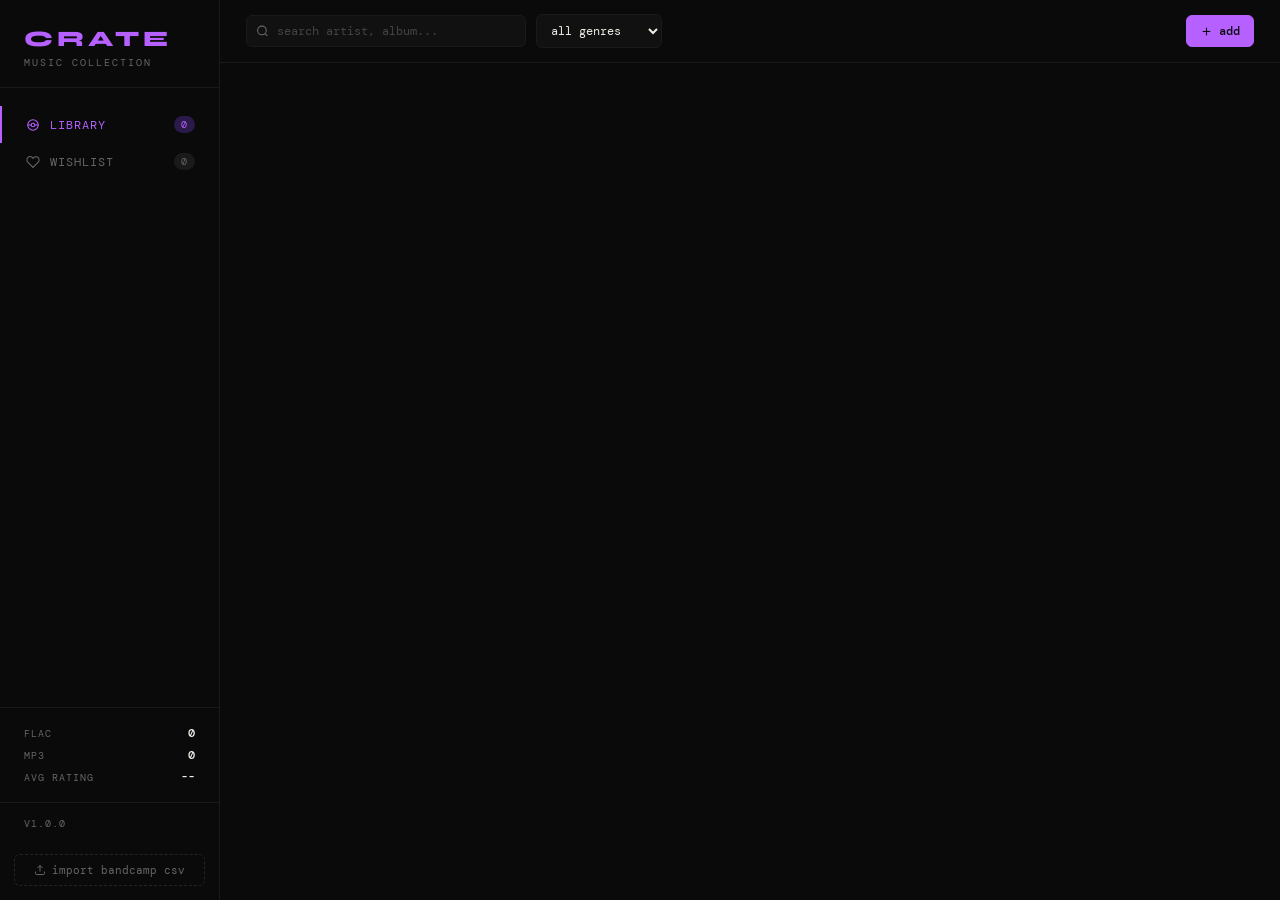
==== commit 4c6b43fd: "complete rebuild - clean script, version increments on every save" ====
--- a/index.html
+++ b/index.html
@@ -336,1151 +336,82 @@
 <div class="toast" id="toast"><div class="toast-dot"></div><span id="toast-msg"></span></div>
 
 <script>
-var currentTab='library',selArt=null,selMbId=null;
-
-
+// VARIABLES
+let currentTab='library', selArt=null, selMbId=null;
+let editingId=null, editingList=null, editRating=0;
+let library=[], wishlist=[];
 
 const COLORS=['#1a2510','#10181a','#1a1018','#181510','#101820','#1a1010','#121a10'];
-const EMOJIS=['\u{1F3B5}','\u{1F4BF}','\u{1F300}','\u26A1','\u{1F5A4}','\u{1F50A}','\u{1F3A7}','\u{1F49C}','\u{1F9E8}','\u{1F319}'];
+const EMOJIS=['🎵','💿','🌀','⚡','🖤','🔊','🎧','💜','🧨','🌙'];
 function hash(s){let h=5381;for(let i=0;i<s.length;i++)h=((h<<5)+h)+s.charCodeAt(i);return Math.abs(h);}
 function bg(s){return COLORS[hash(s)%COLORS.length];}
 function em(s){return EMOJIS[hash(s)%EMOJIS.length];}
 
+// ART
 const artCache={};
 function imgExists(url){return new Promise(res=>{const i=new Image();i.onload=()=>res(true);i.onerror=()=>res(false);i.src=url;});}
-async function itunesArt(artist,album){
-  try{const q=encodeURIComponent(artist+' '+album);const r=await fetch('https://itunes.apple.com/search?term='+q+'&entity=album&limit=3');const d=await r.json();if(d.results&&d.results.length)return d.results[0].artworkUrl100.replace('100x100bb','600x600bb');}catch(e){}return null;
-}
-async function getArt(artist,album,mbId){
-  const key=mbId||artist+'::'+album;
-  if(artCache[key]!==undefined)return artCache[key];
-  artCache[key]=null;
-  if(mbId){const url='https://coverartarchive.org/release/'+mbId+'/front-250';if(await imgExists(url)){artCache[key]=url;return url;}}
-  try{
-    const q=encodeURIComponent('artist:"'+artist+'" release:"'+album+'"');
-    const r=await fetch('https://musicbrainz.org/ws/2/release/?query='+q+'&limit=3&fmt=json',{headers:{'User-Agent':'CRATE/1.0'}});
-    const d=await r.json();
-    if(d.releases&&d.releases.length){for(const rel of d.releases){const url='https://coverartarchive.org/release/'+rel.id+'/front-250';if(await imgExists(url)){artCache[key]=url;return url;}}}
-  }catch(e){}
-  const it=await itunesArt(artist,album);artCache[key]=it;return it;
-}
+async function itunesArt(artist,album){try{const q=encodeURIComponent(artist+' '+album);const r=await fetch('https://itunes.apple.com/search?term='+q+'&entity=album&limit=3');const d=await r.json();if(d.results&&d.results.length)return d.results[0].artworkUrl100.replace('100x100bb','600x600bb');}catch(e){}return null;}
+async function getArt(artist,album,mbId){const key=mbId||artist+'::'+album;if(artCache[key]!==undefined)return artCache[key];artCache[key]=null;if(mbId){const url='https://coverartarchive.org/release/'+mbId+'/front-250';if(await imgExists(url)){artCache[key]=url;return url;}}try{const q=encodeURIComponent('artist:"'+artist+'" release:"'+album+'"');const r=await fetch('https://musicbrainz.org/ws/2/release/?query='+q+'&limit=3&fmt=json',{headers:{'User-Agent':'CRATE/1.0'}});const d=await r.json();if(d.releases&&d.releases.length){for(const rel of d.releases){const url='https://coverartarchive.org/release/'+rel.id+'/front-250';if(await imgExists(url)){artCache[key]=url;return url;}}}}catch(e){}const it=await itunesArt(artist,album);artCache[key]=it;return it;}
 const sleep=ms=>new Promise(r=>setTimeout(r,ms));
-async function loadAllArt(){
-  for(const item of [...library,...wishlist]){
-    if(item.artUrl)continue;
-    const url=await getArt(item.artist,item.album,item.mbId||null);
-    if(url){item.artUrl=url;loadState();render();}
-    await sleep(150);
-  }
-}
-
+async function loadAllArt(){for(const item of [...library,...wishlist]){if(item.artUrl)continue;const url=await getArt(item.artist,item.album,item.mbId||null);if(url){item.artUrl=url;render();}await sleep(150);}}
+
+// MUSICBRAINZ
 function artistStr(rel){if(!rel['artist-credit'])return '';return rel['artist-credit'].map(a=>typeof a==='string'?a:(a.artist?.name||'')).join('');}
-async function mbSearch(){
-  const q=document.getElementById('mb-query').value.trim();if(!q)return;
-  const wrap=document.getElementById('mb-results-wrap'),el=document.getElementById('mb-results');
-  wrap.style.display='block';el.innerHTML='<div class="mb-loading">searching...</div>';
-  const m=q.match(/([0-9a-f]{8}-[0-9a-f]{4}-[0-9a-f]{4}-[0-9a-f]{4}-[0-9a-f]{12})/i);
-  if(m){await mbById(m[1]);return;}
-  try{
-    const r=await fetch('https://musicbrainz.org/ws/2/release/?query='+encodeURIComponent(q)+'&limit=10&fmt=json',{headers:{'User-Agent':'CRATE/1.0'}});
-    const d=await r.json();
-    if(!d.releases||!d.releases.length){el.innerHTML='<div class="mb-loading">no results</div>';return;}
-    const seen=new Set();
-    const list=d.releases.filter(r=>{const k=artistStr(r)+'::'+r.title;if(seen.has(k))return false;seen.add(k);return true;}).slice(0,6);
-    showMbResults(list.map(r=>({id:r.id,title:r.title,artist:artistStr(r),date:r.date||''})));
-  }catch(e){el.innerHTML='<div class="mb-loading">search failed</div>';}
-}
-async function mbById(id){
-  const el=document.getElementById('mb-results');
-  try{const r=await fetch('https://musicbrainz.org/ws/2/release/'+id+'?inc=artist-credits&fmt=json',{headers:{'User-Agent':'CRATE/1.0'}});const d=await r.json();showMbResults([{id:d.id,title:d.title,artist:artistStr(d),date:d.date||''}]);}
-  catch(e){el.innerHTML='<div class="mb-loading">could not fetch</div>';}
-}
-function showMbResults(results){
-  const el=document.getElementById('mb-results');
-  el.innerHTML=results.map(r=>'<div class="mb-result" id="mbr-'+r.id+'" onclick="selectMb(\''+r.id+'\',\''+esc(r.title)+'\',\''+esc(r.artist)+'\',\''+r.date+'\')"><div class="mb-result-art" id="mbra-'+r.id+'">&#x1F4BF;</div><div class="mb-result-info"><div class="mb-result-title">'+r.title+'</div><div class="mb-result-sub">'+r.artist+(r.date?' &middot; '+r.date.slice(0,4):'')+'</div></div></div>').join('');
-  results.forEach(async r=>{
-    const el=document.getElementById('mbra-'+r.id);if(!el)return;
-    const caa='https://coverartarchive.org/release/'+r.id+'/front-250';
-    if(await imgExists(caa)){if(el)el.innerHTML='<img src="'+caa+'"/>';return;}
-    const it=await itunesArt(r.artist,r.title);if(it&&el)el.innerHTML='<img src="'+it+'"/>';
-  });
-}
-async function selectMb(id,title,artist,date){
-  document.querySelectorAll('.mb-result').forEach(e=>e.classList.remove('selected'));
-  document.getElementById('mbr-'+id)?.classList.add('selected');
-  selMbId=id;
-  document.getElementById('f-artist').value=artist;
-  document.getElementById('f-album').value=title;
-  const yr=date?parseInt(date.slice(0,4)):null;if(yr)document.getElementById('f-year').value=yr;
-  const preview=document.getElementById('art-preview'),img=document.getElementById('preview-img');
-  const caa='https://coverartarchive.org/release/'+id+'/front-250';
-  if(await imgExists(caa)){img.src=caa;selArt=caa;preview.style.display='flex';}
-  else{const it=await itunesArt(artist,title);if(it){img.src=it;selArt=it;preview.style.display='flex';}}
-}
-function esc(s){return(s||'').replace(/\\/g,'\\\\').replace(/'/g,"\\\'");}
-
-function openBandcamp(item){
-  if(item&&item.bcUrl)window.open(item.bcUrl,'_blank');
-  else if(item)window.open('https://bandcamp.com/search?q='+encodeURIComponent(item.artist+' '+item.album),'_blank');
-}
-
+async function mbSearch(){const q=document.getElementById('mb-query').value.trim();if(!q)return;const wrap=document.getElementById('mb-results-wrap'),el=document.getElementById('mb-results');wrap.style.display='block';el.innerHTML='<div class="mb-loading">searching...</div>';const m=q.match(/([0-9a-f]{8}-[0-9a-f]{4}-[0-9a-f]{4}-[0-9a-f]{4}-[0-9a-f]{12})/i);if(m){await mbById(m[1]);return;}try{const r=await fetch('https://musicbrainz.org/ws/2/release/?query='+encodeURIComponent(q)+'&limit=10&fmt=json',{headers:{'User-Agent':'CRATE/1.0'}});const d=await r.json();if(!d.releases||!d.releases.length){el.innerHTML='<div class="mb-loading">no results</div>';return;}const seen=new Set();const list=d.releases.filter(r=>{const k=artistStr(r)+'::'+r.title;if(seen.has(k))return false;seen.add(k);return true;}).slice(0,6);showMbResults(list.map(r=>({id:r.id,title:r.title,artist:artistStr(r),date:r.date||''})));}catch(e){el.innerHTML='<div class="mb-loading">search failed</div>';}}
+async function mbById(id){const el=document.getElementById('mb-results');try{const r=await fetch('https://musicbrainz.org/ws/2/release/'+id+'?inc=artist-credits&fmt=json',{headers:{'User-Agent':'CRATE/1.0'}});const d=await r.json();showMbResults([{id:d.id,title:d.title,artist:artistStr(d),date:d.date||''}]);}catch(e){el.innerHTML='<div class="mb-loading">could not fetch</div>';}}
+function showMbResults(results){const el=document.getElementById('mb-results');el.innerHTML=results.map(r=>'<div class="mb-result" id="mbr-'+r.id+'" onclick="selectMb(''+r.id+'',''+esc(r.title)+'',''+esc(r.artist)+'',''+r.date+'')"><div class="mb-result-art" id="mbra-'+r.id+'">💿</div><div class="mb-result-info"><div class="mb-result-title">'+r.title+'</div><div class="mb-result-sub">'+r.artist+(r.date?' · '+r.date.slice(0,4):'')+'</div></div></div>').join('');results.forEach(async r=>{const el=document.getElementById('mbra-'+r.id);if(!el)return;const caa='https://coverartarchive.org/release/'+r.id+'/front-250';if(await imgExists(caa)){if(el)el.innerHTML='<img src="'+caa+'"/>';return;}const it=await itunesArt(r.artist,r.title);if(it&&el)el.innerHTML='<img src="'+it+'"/>';});}
+async function selectMb(id,title,artist,date){document.querySelectorAll('.mb-result').forEach(e=>e.classList.remove('selected'));document.getElementById('mbr-'+id)?.classList.add('selected');selMbId=id;document.getElementById('f-artist').value=artist;document.getElementById('f-album').value=title;const yr=date?parseInt(date.slice(0,4)):null;if(yr)document.getElementById('f-year').value=yr;const preview=document.getElementById('art-preview'),img=document.getElementById('preview-img');const caa='https://coverartarchive.org/release/'+id+'/front-250';if(await imgExists(caa)){img.src=caa;selArt=caa;preview.style.display='flex';}else{const it=await itunesArt(artist,title);if(it){img.src=it;selArt=it;preview.style.display='flex';}}}
+function esc(s){return(s||'').replace(/\\/g,'\\\\').replace(/'/g,"\\'");}
+
+// BANDCAMP
+function openBandcamp(item){if(item&&item.bcUrl)window.open(item.bcUrl,'_blank');else if(item)window.open('https://bandcamp.com/search?q='+encodeURIComponent(item.artist+' '+item.album),'_blank');}
+
+// STORAGE
+function saveState(){try{localStorage.setItem('crate-lib',JSON.stringify(library));localStorage.setItem('crate-wish',JSON.stringify(wishlist));updateVersion();}catch(e){}}
+function loadState(){return new Promise(resolve=>{try{const lib=localStorage.getItem('crate-lib');const wish=localStorage.getItem('crate-wish');if(lib)library=JSON.parse(lib);if(wish)wishlist=JSON.parse(wish);}catch(e){}resolve();});}
+function updateVersion(){const v=localStorage.getItem('crate-v')||'1.0.0';const parts=v.split('.');parts[2]=parseInt(parts[2]||0)+1;const newV=parts.join('.');localStorage.setItem('crate-v',newV);if(document.getElementById('version'))document.getElementById('version').textContent=newV;}
+
+// RENDER
 function setTab(t){currentTab=t;document.getElementById('nav-library').classList.toggle('active',t==='library');document.getElementById('nav-wishlist').classList.toggle('active',t==='wishlist');render();}
-function starsHtml(rating,id,lst){return Array.from({length:5},(_,i)=>'<span class="star'+(i<rating?' on':'')+'" onclick="event.stopPropagation();quickRate('+id+',\''+lst+'\','+(i+1)+')">&#9733;</span>').join('');}
-
-function renderLibrary(items){
-  if(!items.length)return'<div class="empty"><div class="empty-icon">&#x1F4BF;</div>your library is empty<div class="empty-hint">add albums manually or import your bandcamp collection</div></div>';
-  return'<div class="grid">'+items.map(x=>'<div class="album-card"><div class="album-art" style="background:'+bg(x.album)+'" onclick="openBandcamp(getItem('+x.id+',\'library\'))" title="open on bandcamp">'+(x.artUrl?'<img src="'+x.artUrl+'" onerror="this.style.display=\'none\'"/>' :'')+'<div class="album-art-overlay"></div></div><div class="card-actions"><div class="card-action-btn" title="edit" onclick="openEdit('+x.id+',\'library\')"><svg viewBox="0 0 24 24" fill="none" stroke="currentColor" stroke-width="2"><path d="M11 4H4a2 2 0 0 0-2 2v14a2 2 0 0 0 2 2h14a2 2 0 0 0 2-2v-7"/><path d="M18.5 2.5a2.121 2.121 0 0 1 3 3L12 15l-4 1 1-4 9.5-9.5z"/></svg></div><div class="card-action-btn" title="open on bandcamp" onclick="openBandcamp(getItem('+x.id+',\'library\'))" style="color:#1da0c3"><svg viewBox="0 0 24 24" fill="none" stroke="currentColor" stroke-width="2"><path d="M18 13v6a2 2 0 0 1-2 2H5a2 2 0 0 1-2-2V8a2 2 0 0 1 2-2h6"/><polyline points="15 3 21 3 21 9"/><line x1="10" y1="14" x2="21" y2="3"/></svg></div></div><div class="album-card-body"><div class="album-title" onclick="openBandcamp(getItem('+x.id+',\'library\'))" title="open on bandcamp">'+x.album+'</div><div class="album-artist">'+x.artist+'</div><div class="album-footer"><span class="format-badge '+(x.source==='Bandcamp'?'fmt-bc':'fmt-'+x.format.toLowerCase())+'">'+x.format+(x.source==='Bandcamp'?' &middot; BC':'')+'</span><div class="stars-row">'+starsHtml(x.rating,x.id,'library')+'</div></div>'+(x.notes?'<div style="font-size:10px;color:var(--muted2);margin-top:5px;font-style:italic;overflow:hidden;text-overflow:ellipsis;white-space:nowrap">'+x.notes+'</div>':'')+'</div></div>').join('')+'</div>';
-}
-
-function renderWishlist(items){
-  const pending=items.filter(x=>!x.bought),total=pending.reduce((s,x)=>s+x.price,0);
-  const bar='<div class="budget-bar"><div><div class="budget-label">wishlist total</div><div class="budget-total">$'+total.toFixed(2)+'</div></div><div class="budget-divider"></div><div><div class="budget-label">pending</div><div style="font-size:16px;font-family:\'Syne\',sans-serif;font-weight:700">'+pending.length+' albums</div></div></div>';
-  if(!items.length)return bar+'<div class="empty"><div class="empty-icon">&#x1F3B5;</div>wishlist is empty<div class="empty-hint">add albums you want to buy</div></div>';
-  return bar+'<div class="wish-list">'+items.map(x=>'<div class="wish-row'+(x.bought?' bought':'')+'"><div class="priority-dot p-'+x.priority+'"></div><div class="wish-art" style="background:'+bg(x.album)+'" onclick="openBandcamp(getItem('+x.id+',\'wishlist\'))" title="open on bandcamp">'+(x.artUrl?'<img src="'+x.artUrl+'" onerror="this.style.display=\'none\'"/>' :'')+'</div><div class="wish-info" onclick="openBandcamp(getItem('+x.id+',\'wishlist\'))" title="open on bandcamp"><div class="wish-title">'+x.album+'</div><div class="wish-sub">'+x.artist+(x.year?' &middot; '+x.year:'')+'</div>'+(x.notes?'<div class="wish-note">'+x.notes+'</div>':'')+'</div><div class="wish-meta">'+(x.genre?'<span class="genre-pill">'+x.genre+'</span>':'')+'<span class="price-tag">$'+x.price.toFixed(2)+'</span>'+(x.bought?'<span class="owned-pill">&#10003; owned</span>':'<button class="buy-btn" onclick="markBought('+x.id+')">i bought this</button>')+'<div class="icon-btn" title="edit" onclick="openEdit('+x.id+',\'wishlist\')"><svg viewBox="0 0 24 24" fill="none" stroke="currentColor" stroke-width="2"><path d="M11 4H4a2 2 0 0 0-2 2v14a2 2 0 0 0 2 2h14a2 2 0 0 0 2-2v-7"/><path d="M18.5 2.5a2.121 2.121 0 0 1 3 3L12 15l-4 1 1-4 9.5-9.5z"/></svg></div></div></div>').join('')+'</div>';
-}
-
-function render(){
-  const v = localStorage.getItem('crate-v') || '1.0.0';
-  const parts = v.split('.');
-  parts[2] = parseInt(parts[2] || 0) + 1;
-  const newV = parts.join('.');
-  localStorage.setItem('crate-v', newV);
-  if(document.getElementById('version')) document.getElementById('version').textContent = newV;
-  
-  const q=document.getElementById('search').value.toLowerCase(),g=document.getElementById('genre-filter').value;
-  const lf=library.filter(x=>(!q||x.artist.toLowerCase().includes(q)||x.album.toLowerCase().includes(q))&&(!g||x.genre===g));
-  const wf=wishlist.filter(x=>(!q||x.artist.toLowerCase().includes(q)||x.album.toLowerCase().includes(q))&&(!g||x.genre===g));
-  document.getElementById('lib-count').textContent=library.length;
-  document.getElementById('wish-count').textContent=wishlist.filter(x=>!x.bought).length;
-  document.getElementById('stat-flac').textContent=library.filter(x=>x.format==='FLAC').length;
-  document.getElementById('stat-mp3').textContent=library.filter(x=>x.format==='MP3').length;
-  const rated=library.filter(x=>x.rating>0);
-  document.getElementById('stat-rating').textContent=rated.length?(rated.reduce((s,x)=>s+x.rating,0)/rated.length).toFixed(1):'--';
-  document.getElementById('content').innerHTML=currentTab==='library'?renderLibrary(lf):renderWishlist(wf);
-}
-
+function starsHtml(rating,id,lst){return Array.from({length:5},(_,i)=>'<span class="star'+(i<rating?' on':'')+'" onclick="event.stopPropagation();quickRate('+id+',''+lst+'','+(i+1)+')">★</span>').join('');}
+function renderLibrary(items){if(!items.length)return'<div class="empty"><div class="empty-icon">💿</div>your library is empty<div class="empty-hint">add albums manually or import your bandcamp collection</div></div>';return'<div class="grid">'+items.map(x=>'<div class="album-card"><div class="album-art" style="background:'+bg(x.album)+'" onclick="openBandcamp(getItem('+x.id+','library'))" title="open on bandcamp">'+(x.artUrl?'<img src="'+x.artUrl+'" onerror="this.style.display='none'"/>' :'')+'<div class="album-art-overlay"></div></div><div class="card-actions"><div class="card-action-btn" title="edit" onclick="openEdit('+x.id+','library')"><svg viewBox="0 0 24 24" fill="none" stroke="currentColor" stroke-width="2"><path d="M11 4H4a2 2 0 0 0-2 2v14a2 2 0 0 0 2 2h14a2 2 0 0 0 2-2v-7"/><path d="M18.5 2.5a2.121 2.121 0 0 1 3 3L12 15l-4 1 1-4 9.5-9.5z"/></svg></div><div class="card-action-btn" title="open on bandcamp" onclick="openBandcamp(getItem('+x.id+','library'))" style="color:#1da0c3"><svg viewBox="0 0 24 24" fill="none" stroke="currentColor" stroke-width="2"><path d="M18 13v6a2 2 0 0 1-2 2H5a2 2 0 0 1-2-2V8a2 2 0 0 1 2-2h6"/><polyline points="15 3 21 3 21 9"/><line x1="10" y1="14" x2="21" y2="3"/></svg></div></div><div class="album-card-body"><div class="album-title" onclick="openBandcamp(getItem('+x.id+','library'))" title="open on bandcamp">'+x.album+'</div><div class="album-artist">'+x.artist+'</div><div class="album-footer"><span class="format-badge '+(x.source==='Bandcamp'?'fmt-bc':'fmt-'+x.format.toLowerCase())+'">'+x.format+(x.source==='Bandcamp'?' · BC':'')+'</span><div class="stars-row">'+starsHtml(x.rating,x.id,'library')+'</div></div>'+(x.notes?'<div style="font-size:10px;color:var(--muted2);margin-top:5px;font-style:italic;overflow:hidden;text-overflow:ellipsis;white-space:nowrap">'+x.notes+'</div>':'')+'</div></div>').join('')+'</div>';}
+function renderWishlist(items){const pending=items.filter(x=>!x.bought),total=pending.reduce((s,x)=>s+x.price,0);const bar='<div class="budget-bar"><div><div class="budget-label">wishlist total</div><div class="budget-total">$'+total.toFixed(2)+'</div></div><div class="budget-divider"></div><div><div class="budget-label">pending</div><div style="font-size:16px;font-family:'Syne',sans-serif;font-weight:700">'+pending.length+' albums</div></div></div>';if(!items.length)return bar+'<div class="empty"><div class="empty-icon">🎵</div>wishlist is empty<div class="empty-hint">add albums you want to buy</div></div>';return bar+'<div class="wish-list">'+items.map(x=>'<div class="wish-row'+(x.bought?' bought':'')+'"><div class="priority-dot p-'+x.priority+'"></div><div class="wish-art" style="background:'+bg(x.album)+'" onclick="openBandcamp(getItem('+x.id+','wishlist'))" title="open on bandcamp">'+(x.artUrl?'<img src="'+x.artUrl+'" onerror="this.style.display='none'"/>' :'')+'</div><div class="wish-info" onclick="openBandcamp(getItem('+x.id+','wishlist'))" title="open on bandcamp"><div class="wish-title">'+x.album+'</div><div class="wish-sub">'+x.artist+(x.year?' · '+x.year:'')+'</div>'+(x.notes?'<div class="wish-note">'+x.notes+'</div>':'')+'</div><div class="wish-meta">'+(x.genre?'<span class="genre-pill">'+x.genre+'</span>':'')+'<span class="price-tag">$'+x.price.toFixed(2)+'</span>'+(x.bought?'<span class="owned-pill">✓ owned</span>':'<button class="buy-btn" onclick="markBought('+x.id+')">i bought this</button>')+'<div class="icon-btn" title="edit" onclick="openEdit('+x.id+','wishlist')"><svg viewBox="0 0 24 24" fill="none" stroke="currentColor" stroke-width="2"><path d="M11 4H4a2 2 0 0 0-2 2v14a2 2 0 0 0 2 2h14a2 2 0 0 0 2-2v-7"/><path d="M18.5 2.5a2.121 2.121 0 0 1 3 3L12 15l-4 1 1-4 9.5-9.5z"/></svg></div></div></div>').join('')+'</div>';}
+function render(){const q=document.getElementById('search').value.toLowerCase(),g=document.getElementById('genre-filter').value;const lf=library.filter(x=>(!q||x.artist.toLowerCase().includes(q)||x.album.toLowerCase().includes(q))&&(!g||x.genre===g));const wf=wishlist.filter(x=>(!q||x.artist.toLowerCase().includes(q)||x.album.toLowerCase().includes(q))&&(!g||x.genre===g));document.getElementById('lib-count').textContent=library.length;document.getElementById('wish-count').textContent=wishlist.filter(x=>!x.bought).length;document.getElementById('stat-flac').textContent=library.filter(x=>x.format==='FLAC').length;document.getElementById('stat-mp3').textContent=library.filter(x=>x.format==='MP3').length;const rated=library.filter(x=>x.rating>0);document.getElementById('stat-rating').textContent=rated.length?(rated.reduce((s,x)=>s+x.rating,0)/rated.length).toFixed(1):'--';document.getElementById('content').innerHTML=currentTab==='library'?renderLibrary(lf):renderWishlist(wf);}
+
+// CRUD
 function getItem(id,lst){return(lst==='library'?library:wishlist).find(x=>x.id===id);}
 function quickRate(id,lst,n){const x=getItem(id,lst);if(x){x.rating=n;saveState();render();}}
-function markBought(id){
-  const x=wishlist.find(x=>x.id===id);if(!x)return;
-  x.bought=true;
-  library.push({id:Date.now(),artist:x.artist,album:x.album,year:x.year,genre:x.genre,format:'FLAC',source:'Bandcamp',rating:0,notes:'',artUrl:x.artUrl,mbId:null,bcUrl:x.bcUrl||null});
-  saveState();render();showToast('"'+ x.album+'" moved to library');
-}
-
-function openAdd(){
-  selArt=null;selMbId=null;
-  document.getElementById('lib-fields').style.display=currentTab==='library'?'block':'none';
-  document.getElementById('wish-fields').style.display=currentTab==='wishlist'?'block':'none';
-  document.getElementById('add-modal-title').textContent=currentTab==='library'?'add to library':'add to wishlist';
-  document.getElementById('mb-results-wrap').style.display='none';
-  document.getElementById('mb-results').innerHTML='';
-  document.getElementById('art-preview').style.display='none';
-  document.getElementById('preview-img').src='';
-  ['f-artist','f-album','f-year','f-notes','f-wish-notes','f-price','mb-query','f-bcurl','f-bcurl-wish'].forEach(id=>{const e=document.getElementById(id);if(e)e.value='';});
-  document.getElementById('f-genre').value='';
-  document.getElementById('add-modal').classList.add('open');
-  setTimeout(()=>document.getElementById('mb-query').focus(),100);
-}
-function saveAdd(){
-  const artist=document.getElementById('f-artist').value.trim(),album=document.getElementById('f-album').value.trim();
-  if(!artist||!album){showToast('artist and album are required');return;}
-  const year=parseInt(document.getElementById('f-year').value)||new Date().getFullYear();
-  const genre=document.getElementById('f-genre').value||'';
-  if(currentTab==='library'){
-    library.push({id:Date.now(),artist,album,year,genre,format:document.getElementById('f-format').value,source:document.getElementById('f-source').value,rating:0,notes:document.getElementById('f-notes').value.trim(),artUrl:selArt,mbId:selMbId,bcUrl:document.getElementById('f-bcurl').value.trim()||null});
-    showToast('"'+album+'" added to library');
-  }else{
-    wishlist.push({id:Date.now(),artist,album,year,genre,price:parseFloat(document.getElementById('f-price').value)||0,priority:document.getElementById('f-priority').value,notes:document.getElementById('f-wish-notes').value.trim(),bought:false,artUrl:selArt,bcUrl:document.getElementById('f-bcurl-wish').value.trim()||null});
-    showToast('"'+album+'" added to wishlist');
-  }
-  closeModal('add-modal');render();
-}
-
-function renderEditStars(){
-  document.getElementById('edit-stars').innerHTML=Array.from({length:5},(_,i)=>'<span class="edit-star'+(i<editRating?' on':'')+'" onclick="setEditRating('+(i+1)+')">&#9733;</span>').join('');
-}
+function markBought(id){const x=wishlist.find(x=>x.id===id);if(!x)return;x.bought=true;library.push({id:Date.now(),artist:x.artist,album:x.album,year:x.year,genre:x.genre,format:'FLAC',source:'Bandcamp',rating:0,notes:'',artUrl:x.artUrl,mbId:null,bcUrl:x.bcUrl||null});saveState();render();showToast('"'+x.album+'" moved to library');}
+function openAdd(){selArt=null;selMbId=null;document.getElementById('lib-fields').style.display=currentTab==='library'?'block':'none';document.getElementById('wish-fields').style.display=currentTab==='wishlist'?'block':'none';document.getElementById('add-modal-title').textContent=currentTab==='library'?'add to library':'add to wishlist';document.getElementById('mb-results-wrap').style.display='none';document.getElementById('mb-results').innerHTML='';document.getElementById('art-preview').style.display='none';document.getElementById('preview-img').src='';['f-artist','f-album','f-year','f-notes','f-wish-notes','f-price','mb-query','f-bcurl','f-bcurl-wish'].forEach(id=>{const e=document.getElementById(id);if(e)e.value='';});document.getElementById('f-genre').value='';document.getElementById('add-modal').classList.add('open');setTimeout(()=>document.getElementById('mb-query').focus(),100);}
+function saveAdd(){const artist=document.getElementById('f-artist').value.trim(),album=document.getElementById('f-album').value.trim();if(!artist||!album){showToast('artist and album required');return;}const year=parseInt(document.getElementById('f-year').value)||new Date().getFullYear();const genre=document.getElementById('f-genre').value||'';if(currentTab==='library'){library.push({id:Date.now(),artist,album,year,genre,format:document.getElementById('f-format').value,source:document.getElementById('f-source').value,rating:0,notes:document.getElementById('f-notes').value.trim(),artUrl:selArt,mbId:selMbId,bcUrl:document.getElementById('f-bcurl').value.trim()||null});showToast('"'+album+'" added to library');}else{wishlist.push({id:Date.now(),artist,album,year,genre,price:parseFloat(document.getElementById('f-price').value)||0,priority:document.getElementById('f-priority').value,notes:document.getElementById('f-wish-notes').value.trim(),bought:false,artUrl:selArt,bcUrl:document.getElementById('f-bcurl-wish').value.trim()||null});showToast('"'+album+'" added to wishlist');}saveState();closeModal('add-modal');render();}
+function renderEditStars(){document.getElementById('edit-stars').innerHTML=Array.from({length:5},(_,i)=>'<span class="edit-star'+(i<editRating?' on':'')+'" onclick="setEditRating('+(i+1)+')">★</span>').join('');}
 function setEditRating(n){editRating=n;renderEditStars();}
-
-function openEdit(id,lst){
-  const item=getItem(id,lst);if(!item)return;
-  editingId=id;editingList=lst;editRating=item.rating||0;
-  document.getElementById('del-confirm').classList.remove('show');
-  document.getElementById('edit-title').textContent='edit \u00B7 '+item.album;
-  const thumb=document.getElementById('edit-thumb');
-  if(item.artUrl){thumb.innerHTML='<img src="'+item.artUrl+'" onerror="this.parentElement.textContent=\'&#x1F4BF;\'">';}
-  else{thumb.textContent=em(item.artist);}
-  document.getElementById('edit-art-url').value=item.artUrl||'';
-  renderEditStars();
-  document.getElementById('edit-artist').value=item.artist;
-  document.getElementById('edit-album').value=item.album;
-  document.getElementById('edit-year').value=item.year||'';
-  document.getElementById('edit-genre').value=item.genre||'';
-  if(lst==='library'){
-    document.getElementById('edit-lib-fields').style.display='block';
-    document.getElementById('edit-wish-fields').style.display='none';
-    document.getElementById('edit-format').value=item.format||'FLAC';
-    document.getElementById('edit-source').value=item.source||'Bandcamp';
-    document.getElementById('edit-bcurl').value=item.bcUrl||'';
-    document.getElementById('edit-notes').value=item.notes||'';
-  }else{
-    document.getElementById('edit-lib-fields').style.display='none';
-    document.getElementById('edit-wish-fields').style.display='block';
-    document.getElementById('edit-price').value=item.price||0;
-    document.getElementById('edit-priority').value=item.priority||'mid';
-    document.getElementById('edit-bcurl-wish').value=item.bcUrl||'';
-    document.getElementById('edit-wish-notes').value=item.notes||'';
-  }
-  document.getElementById('edit-modal').classList.add('open');
-}
-
-async function retryArt(){
-  const item=getItem(editingId,editingList);if(!item)return;
-  const key=item.mbId||item.artist+'::'+item.album;
-  delete artCache[key];showToast('fetching art...');
-  const url=await getArt(item.artist,item.album,item.mbId||null);
-  if(url){
-    item.artUrl=url;
-    document.getElementById('edit-thumb').innerHTML='<img src="'+url+'" onerror="this.parentElement.textContent=\'&#x1F4BF;\'">';
-    document.getElementById('edit-art-url').value=url;
-    render();showToast('art loaded');
-  }else showToast('no art found - try pasting a url');
-}
-
-function saveEdit(){
-  const item=getItem(editingId,editingList);if(!item)return;
-  item.artist=document.getElementById('edit-artist').value.trim()||item.artist;
-  item.album=document.getElementById('edit-album').value.trim()||item.album;
-  item.year=parseInt(document.getElementById('edit-year').value)||item.year;
-  item.genre=document.getElementById('edit-genre').value||'';
-  item.rating=editRating;
-  const manualUrl=document.getElementById('edit-art-url').value.trim();
-  item.artUrl=manualUrl||null;
-  if(editingList==='library'){
-    item.format=document.getElementById('edit-format').value;
-    item.source=document.getElementById('edit-source').value;
-    item.bcUrl=document.getElementById('edit-bcurl').value.trim()||null;
-    item.notes=document.getElementById('edit-notes').value.trim();
-  }else{
-    item.price=parseFloat(document.getElementById('edit-price').value)||0;
-    item.priority=document.getElementById('edit-priority').value;
-    item.bcUrl=document.getElementById('edit-bcurl-wish').value.trim()||null;
-    item.notes=document.getElementById('edit-wish-notes').value.trim();
-  }
-  saveState();closeModal('edit-modal');render();showToast('"'+ item.album+'" updated');
-}
-
-function showDel(){
-  const item=getItem(editingId,editingList);
-  document.getElementById('del-name').textContent=item?'"'+item.album+'"':'this';
-  document.getElementById('del-confirm').classList.add('show');
-}
-function confirmDelete(){
-  if(editingList==='library')library=library.filter(x=>x.id!==editingId);
-  else wishlist=wishlist.filter(x=>x.id!==editingId);
-  saveState();closeModal('edit-modal');render();showToast('removed');
-}
-
+function openEdit(id,lst){const item=getItem(id,lst);if(!item)return;editingId=id;editingList=lst;editRating=item.rating||0;document.getElementById('del-confirm').classList.remove('show');document.getElementById('edit-title').textContent='edit · '+item.album;const thumb=document.getElementById('edit-thumb');if(item.artUrl){thumb.innerHTML='<img src="'+item.artUrl+'" onerror="this.parentElement.textContent='💿'">';}else{thumb.textContent=em(item.artist);}document.getElementById('edit-art-url').value=item.artUrl||'';renderEditStars();document.getElementById('edit-artist').value=item.artist;document.getElementById('edit-album').value=item.album;document.getElementById('edit-year').value=item.year||'';document.getElementById('edit-genre').value=item.genre||'';if(lst==='library'){document.getElementById('edit-lib-fields').style.display='block';document.getElementById('edit-wish-fields').style.display='none';document.getElementById('edit-format').value=item.format||'FLAC';document.getElementById('edit-source').value=item.source||'Bandcamp';document.getElementById('edit-bcurl').value=item.bcUrl||'';document.getElementById('edit-notes').value=item.notes||'';}else{document.getElementById('edit-lib-fields').style.display='none';document.getElementById('edit-wish-fields').style.display='block';document.getElementById('edit-price').value=item.price||0;document.getElementById('edit-priority').value=item.priority||'mid';document.getElementById('edit-bcurl-wish').value=item.bcUrl||'';document.getElementById('edit-wish-notes').value=item.notes||'';}document.getElementById('edit-modal').classList.add('open');}
+async function retryArt(){const item=getItem(editingId,editingList);if(!item)return;const key=item.mbId||item.artist+'::'+item.album;delete artCache[key];showToast('fetching art...');const url=await getArt(item.artist,item.album,item.mbId||null);if(url){item.artUrl=url;document.getElementById('edit-thumb').innerHTML='<img src="'+url+'" onerror="this.parentElement.textContent='💿'">';document.getElementById('edit-art-url').value=url;saveState();render();showToast('art loaded');}else showToast('no art found');}
+function saveEdit(){const item=getItem(editingId,editingList);if(!item)return;item.artist=document.getElementById('edit-artist').value.trim()||item.artist;item.album=document.getElementById('edit-album').value.trim()||item.album;item.year=parseInt(document.getElementById('edit-year').value)||item.year;item.genre=document.getElementById('edit-genre').value||'';item.rating=editRating;const manualUrl=document.getElementById('edit-art-url').value.trim();item.artUrl=manualUrl||null;if(editingList==='library'){item.format=document.getElementById('edit-format').value;item.source=document.getElementById('edit-source').value;item.bcUrl=document.getElementById('edit-bcurl').value.trim()||null;item.notes=document.getElementById('edit-notes').value.trim();}else{item.price=parseFloat(document.getElementById('edit-price').value)||0;item.priority=document.getElementById('edit-priority').value;item.bcUrl=document.getElementById('edit-bcurl-wish').value.trim()||null;item.notes=document.getElementById('edit-wish-notes').value.trim();}saveState();closeModal('edit-modal');render();showToast('"'+item.album+'" updated');}
+function showDel(){const item=getItem(editingId,editingList);document.getElementById('del-name').textContent=item?'"'+item.album+'"':'this';document.getElementById('del-confirm').classList.add('show');}
+function confirmDelete(){if(editingList==='library')library=library.filter(x=>x.id!==editingId);else wishlist=wishlist.filter(x=>x.id!==editingId);saveState();closeModal('edit-modal');render();showToast('removed');}
+
+// MODAL
 function openImport(){document.getElementById('import-modal').classList.add('open');}
 function closeModal(id){document.getElementById(id).classList.remove('open');}
 function bgClose(e,id){if(e.target===document.getElementById(id))closeModal(id);}
 
+// CSV
 function dragOver(e){e.preventDefault();document.getElementById('drop-zone').classList.add('drag-over');}
 function dragLeave(){document.getElementById('drop-zone').classList.remove('drag-over');}
 function dropFile(e){e.preventDefault();dragLeave();const f=e.dataTransfer.files[0];if(f)processCSV(f);}
 function handleFile(e){const f=e.target.files[0];if(f)processCSV(f);}
 function splitCSV(line){const cols=[];let cur='',inQ=false;for(const c of line){if(c==='"'){inQ=!inQ;}else if(c===','&&!inQ){cols.push(cur.trim());cur='';}else cur+=c;}cols.push(cur.trim());return cols;}
-function parseCSV(text){
-  const lines=text.split(/\r?\n/);if(!lines.length)return[];
-  const header=splitCSV(lines[0]).map(h=>h.toLowerCase().trim());
-  const rows=[];
-  for(let i=1;i<lines.length;i++){const l=lines[i].trim();if(!l)continue;const cols=splitCSV(l);const row={};header.forEach((h,i)=>row[h]=(cols[i]||'').replace(/^"|"$/g,''));rows.push(row);}
-  return rows;
-}
-async function processCSV(file){
-  const status=document.getElementById('import-status');
-  status.textContent='reading file...';
-  const text=await file.text();
-  const rows=parseCSV(text);
-  if(!rows.length){status.textContent='no data found in file';return;}
-  const keys=Object.keys(rows[0]);
-  const aKey=keys.find(k=>k.includes('artist'))||keys[0];
-  const tKey=keys.find(k=>k.includes('title')||k.includes('album'))||keys[1];
-  const dKey=keys.find(k=>k.includes('release date')||k.includes('release_date'))||keys.find(k=>k.includes('date'));
-  const fKey=keys.find(k=>k.includes('format'));
-  const uKey=keys.find(k=>k.includes('url')||k.includes('link'));
-  let added=0,skipped=0;
-  for(const row of rows){
-    const artist=(row[aKey]||'').trim(),album=(row[tKey]||'').trim();
-    if(!artist&&!album){skipped++;continue;}
-    if(library.find(l=>l.artist.toLowerCase()===artist.toLowerCase()&&l.album.toLowerCase()===album.toLowerCase())){skipped++;continue;}
-    const dateStr=dKey?row[dKey]||'':'';
-    const year=dateStr?parseInt(dateStr.slice(0,4))||null:null;
-    const fmt=fKey?row[fKey]||'':'';
-    library.push({id:Date.now()+added,artist,album,year,genre:'',format:fmt.toLowerCase().includes('flac')?'FLAC':'MP3',source:'Bandcamp',rating:0,notes:'',artUrl:null,mbId:null,bcUrl:uKey?row[uKey]||null:null});
-    added++;
-  }
-  render();
-  showToast('imported '+added+' albums');
-  status.textContent='imported '+added+(skipped?' ('+skipped+' skipped)':'')+'. fetching art...';
-  await loadAllArt();
-  status.textContent='done - '+added+' albums imported';
-}
-
+function parseCSV(text){const lines=text.split(/+?
+/);if(!lines.length)return[];const header=splitCSV(lines[0]).map(h=>h.toLowerCase().trim());const rows=[];for(let i=1;i<lines.length;i++){const l=lines[i].trim();if(!l)continue;const cols=splitCSV(l);const row={};header.forEach((h,i)=>row[h]=(cols[i]||'').replace(/^"|"$/g,''));rows.push(row);}return rows;}
+async function processCSV(file){const status=document.getElementById('import-status');status.textContent='reading file...';const text=await file.text();const rows=parseCSV(text);if(!rows.length){status.textContent='no data found';return;}const keys=Object.keys(rows[0]);const aKey=keys.find(k=>k.includes('artist'))||keys[0];const tKey=keys.find(k=>k.includes('title')||k.includes('album'))||keys[1];const dKey=keys.find(k=>k.includes('release date')||k.includes('release_date'))||keys.find(k=>k.includes('date'));const fKey=keys.find(k=>k.includes('format'));const uKey=keys.find(k=>k.includes('url')||k.includes('link'));let added=0,skipped=0;for(const row of rows){const artist=(row[aKey]||'').trim(),album=(row[tKey]||'').trim();if(!artist&&!album){skipped++;continue;}if(library.find(l=>l.artist.toLowerCase()===artist.toLowerCase()&&l.album.toLowerCase()===album.toLowerCase())){skipped++;continue;}const dateStr=dKey?row[dKey]||'':'';const year=dateStr?parseInt(dateStr.slice(0,4))||null:null;const fmt=fKey?row[fKey]||'':'';library.push({id:Date.now()+added,artist,album,year,genre:'',format:fmt.toLowerCase().includes('flac')?'FLAC':'MP3',source:'Bandcamp',rating:0,notes:'',artUrl:null,mbId:null,bcUrl:uKey?row[uKey]||null:null});added++;}saveState();render();showToast('imported '+added);status.textContent='fetching art...';await loadAllArt();status.textContent='done';}
+
+// TOAST
 function showToast(msg){const t=document.getElementById('toast');document.getElementById('toast-msg').textContent=msg;t.classList.add('show');setTimeout(()=>t.classList.remove('show'),2800);}
-// STORAGE - IndexedDB with localStorage fallback
-let db;
-function initDB(){
-  return new Promise(async(resolve)=>{await loadFromFirebase();
-    try{
-      const req=indexedDB.open('CRATE',1);
-      req.onerror=()=>resolve();
-      req.onsuccess=()=>{db=req.result;resolve();};
-      req.onupgradeneeded=(e)=>{
-        const d=e.target.result;
-        if(!d.objectStoreNames.contains('library'))d.createObjectStore('library',{keyPath:'id'});
-        if(!d.objectStoreNames.contains('wishlist'))d.createObjectStore('wishlist',{keyPath:'id'});
-      };
-    }catch(e){resolve();}
-  });
-}
-function saveState(){
-  if(db){
-    try{
-      const libTx=db.transaction('library','readwrite');
-      libTx.objectStore('library').clear();
-      library.forEach(item=>libTx.objectStore('library').add(item));
-      const wishTx=db.transaction('wishlist','readwrite');
-      wishTx.objectStore('wishlist').clear();
-      wishlist.forEach(item=>wishTx.objectStore('wishlist').add(item));
-    }catch(e){}
-  }
-  saveToFirebase();
-}
-function loadState(){
-  return new Promise(async(resolve)=>{await loadFromFirebase();
-    if(db){
-      try{
-        const libTx=db.transaction('library','readonly');
-        const libReq=libTx.objectStore('library').getAll();
-        libReq.onsuccess=()=>{
-          if(libReq.result.length>0)library=libReq.result;
-          else{}
-          const wishTx=db.transaction('wishlist','readonly');
-          const wishReq=wishTx.objectStore('wishlist').getAll();
-          wishReq.onsuccess=()=>{if(wishReq.result.length>0)wishlist=wishReq.result;else{}resolve();};
-        };
-      }catch(e){resolve();}
-    }else{
-      const l=localStorage.getItem('crate-lib');const w=localStorage.getItem('crate-wish');
-      if(l)library=JSON.parse(l);if(w)wishlist=JSON.parse(w);
-      resolve();
-    }
-  });
-}
+
+// INIT
 document.addEventListener('keydown',e=>{if(e.key==='Escape'){closeModal('add-modal');closeModal('edit-modal');closeModal('import-modal');}});
-render();
-</script><script>
-const firebaseConfig = {
-  apiKey: "AIzaSyAOY5MOItgUxJtOr3iFwUbFKuVUEPxDU_g",
-  authDomain: "crate-29cb6.firebaseapp.com",
-  projectId: "crate-29cb6",
-  databaseURL: "https://crate-29cb6-default-rtdb.firebaseio.com",
-  storageBucket: "crate-29cb6.firebasestorage.app",
-  messagingSenderId: "817427728833",
-  appId: "1:817427728833:web:bcc1386e3ca8e241530740"
-};
-
-firebase.initializeApp(firebaseConfig);
-const fbdb = firebase.database();
-let fbReady = false;
-
-// Keep connection alive
-fbdb.ref('.info/connected').on('value', snap => {
-  fbReady = snap.val();
-  console.log('Firebase connected:', fbReady);
-  if(fbReady) saveToFirebase(); // Save when connection established
-});
-
-// Retry connection periodically
-setInterval(() => {
-  if(!fbReady) {
-    console.log('Retrying Firebase connection...');
-    fbdb.ref('.info/connected').once('value', snap => {
-      fbReady = snap.val();
-      if(fbReady) console.log('Firebase reconnected');
-    });
-  }
-}, 5000);
-
-
-
-
-</script>>E html>
-<html lang="en">
-<head>
-<meta charset="UTF-8">
-<meta name="viewport" content="width=device-width, initial-scale=1.0">
-<title>CRATE</title>
-<link href="https://fonts.googleapis.com/css2?family=Syne:wght@400;500;600;700;800&family=DM+Mono:ital,wght@0,300;0,400;0,500;1,300&display=swap" rel="stylesheet">
-<style>
-:root{--bg:#0a0a0a;--surface:#111;--surface2:#1a1a1a;--border:#1a1a1a;--border2:#242424;--text:#f0ede6;--muted:#666;--muted2:#444;--accent:#b560ff;--accent2:#9d4edd;--red:#ff5f5f;--amber:#ffb830;--blue:#60b8ff;}
-*{box-sizing:border-box;margin:0;padding:0;}html{font-size:14px;}
-body{background:var(--bg);color:var(--text);font-family:'DM Mono',monospace;min-height:100vh;}
-::-webkit-scrollbar{width:4px;}::-webkit-scrollbar-track{background:var(--bg);}::-webkit-scrollbar-thumb{background:var(--border2);border-radius:2px;}
-.shell{display:flex;height:100vh;overflow:hidden;}
-.sidebar{width:220px;flex-shrink:0;border-right:0.5px solid var(--border);display:flex;flex-direction:column;}
-.logo{padding:26px 24px 18px;border-bottom:0.5px solid var(--border);}
-.logo-word{font-family:'Syne',sans-serif;font-size:22px;font-weight:800;letter-spacing:4px;color:var(--accent);}
-.logo-sub{font-size:10px;color:var(--muted);letter-spacing:2px;margin-top:4px;text-transform:uppercase;}
-.nav{padding:18px 0;flex:1;}
-.nav-item{display:flex;align-items:center;gap:10px;padding:10px 24px;cursor:pointer;font-size:12px;letter-spacing:1px;color:var(--muted);text-transform:uppercase;transition:color .15s;border-left:2px solid transparent;user-select:none;}
-.nav-item:hover{color:var(--text);}.nav-item.active{color:var(--accent);border-left-color:var(--accent);}
-.nav-item svg{width:14px;height:14px;flex-shrink:0;}
-.nav-count{margin-left:auto;background:var(--border);color:var(--muted);font-size:10px;padding:2px 7px;border-radius:20px;}
-.nav-item.active .nav-count{background:#2a1a4a;color:var(--accent);}
-.sidebar-stats{padding:14px 24px;border-top:1px solid var(--border);}
-.sidebar-stat{display:flex;justify-content:space-between;align-items:center;padding:3px 0;}
-.sidebar-stat-label{font-size:10px;color:var(--muted);letter-spacing:1px;text-transform:uppercase;}
-.sidebar-stat-val{font-size:12px;font-weight:500;}
-.import-btn{margin:10px 14px 14px;display:flex;align-items:center;gap:6px;padding:8px 12px;border-radius:6px;border:1px dashed var(--border2);background:transparent;color:var(--muted);font-family:'DM Mono',monospace;font-size:11px;cursor:pointer;transition:all .15s;justify-content:center;}
-.import-btn:hover{border-color:var(--accent);color:var(--accent);}
-.main{flex:1;display:flex;flex-direction:column;overflow:hidden;}
-.topbar{padding:14px 26px;border-bottom:0.5px solid var(--border);display:flex;align-items:center;gap:10px;flex-wrap:wrap;}
-.search-wrap{position:relative;flex:1;min-width:160px;max-width:280px;}
-.search-wrap svg{position:absolute;left:10px;top:50%;transform:translateY(-50%);width:13px;height:13px;color:var(--muted);pointer-events:none;}
-.search{width:100%;background:var(--surface);border:0.5px solid var(--border);color:var(--text);font-family:'DM Mono',monospace;font-size:12px;padding:7px 10px 7px 30px;border-radius:6px;outline:none;}
-.search:focus{border-color:var(--border2);}.search::placeholder{color:var(--muted2);}
-select{background:var(--surface);border:0.5px solid var(--border);color:var(--text);font-family:'DM Mono',monospace;font-size:12px;padding:7px 10px;border-radius:6px;outline:none;cursor:pointer;}
-.topbar-right{margin-left:auto;display:flex;gap:8px;}
-.btn{display:flex;align-items:center;gap:6px;padding:7px 13px;border-radius:6px;border:0.5px solid var(--border);background:transparent;color:var(--text);font-family:'DM Mono',monospace;font-size:12px;cursor:pointer;transition:all .15s;}
-.btn:hover{border-color:var(--border2);background:var(--surface);}
-.btn-accent{background:var(--accent);color:#0a0a0a;border-color:var(--accent);font-weight:500;}
-.btn-accent:hover{background:#d4f570;border-color:#d4f570;}
-.btn-danger{background:transparent;border-color:#3a1a1a;color:var(--red);}
-.btn-danger:hover{background:#1a0808;border-color:var(--red);}
-.btn svg{width:13px;height:13px;}
-.content{flex:1;overflow-y:auto;padding:22px 26px;}
-.grid{display:grid;grid-template-columns:repeat(auto-fill,minmax(200px,1fr));gap:12px;}
-.album-card{background:var(--surface);border:0.5px solid var(--border);border-radius:8px;overflow:hidden;transition:border-color .15s,transform .15s;position:relative;}
-.album-card:hover{border-color:var(--border2);transform:translateY(-2px);}
-.album-art{width:100%;aspect-ratio:1;display:flex;align-items:center;justify-content:center;font-size:38px;position:relative;background:var(--surface2);overflow:hidden;cursor:pointer;}
-.album-art img{width:100%;height:100%;object-fit:cover;position:absolute;inset:0;}
-.album-art-overlay{position:absolute;inset:0;background:linear-gradient(to bottom,transparent 50%,rgba(0,0,0,.6));}
-.album-art-emoji{position:relative;z-index:1;}
-.album-card-body{padding:8px 10px;}
-.album-title{font-family:'Syne',sans-serif;font-size:12px;font-weight:600;white-space:nowrap;overflow:hidden;text-overflow:ellipsis;cursor:pointer;transition:color .15s;}
-.album-title:hover{color:var(--accent);}
-.album-artist{font-size:11px;color:var(--muted);margin-top:2px;white-space:nowrap;overflow:hidden;text-overflow:ellipsis;}
-.album-footer{display:flex;align-items:center;justify-content:space-between;margin-top:8px;}
-.format-badge{font-size:10px;padding:2px 7px;border-radius:3px;font-weight:500;}
-.fmt-flac{background:#1a0f2e;color:#b560ff;border:1px solid #3d1a6a;}
-.fmt-mp3{background:#0d1a2a;color:var(--blue);border:1px solid #1a3050;}
-.fmt-bc{background:#1a1000;color:var(--amber);border:1px solid #3a2800;}
-.stars-row{display:flex;gap:2px;}
-.star{font-size:11px;color:var(--muted2);cursor:pointer;transition:color .1s;}.star.on{color:var(--amber);}
-.card-actions{position:absolute;top:8px;right:8px;display:flex;gap:4px;opacity:0;transition:opacity .15s;}
-.album-card:hover .card-actions{opacity:1;}
-.card-action-btn{width:26px;height:26px;border-radius:5px;border:1px solid rgba(255,255,255,.12);background:rgba(10,10,10,.85);color:var(--muted);display:flex;align-items:center;justify-content:center;cursor:pointer;transition:all .15s;backdrop-filter:blur(4px);}
-.card-action-btn:hover{color:var(--text);border-color:rgba(255,255,255,.25);}
-.card-action-btn svg{width:11px;height:11px;}
-.budget-bar{background:var(--surface);border:0.5px solid var(--border);border-radius:8px;padding:14px 18px;margin-bottom:16px;display:flex;align-items:center;gap:20px;}
-.budget-label{font-size:10px;text-transform:uppercase;letter-spacing:1px;color:var(--muted);}
-.budget-total{font-family:'Syne',sans-serif;font-size:20px;font-weight:700;color:var(--accent);}
-.budget-divider{width:1px;height:32px;background:var(--border);}
-.wish-list{display:flex;flex-direction:column;gap:6px;}
-.wish-row{background:var(--surface);border:0.5px solid var(--border);border-radius:8px;padding:10px 14px;display:flex;align-items:center;gap:12px;transition:border-color .15s;}
-.wish-row:hover{border-color:var(--border2);}.wish-row.bought{opacity:.4;}
-.priority-dot{width:8px;height:8px;border-radius:50%;flex-shrink:0;}
-.p-high{background:var(--red);box-shadow:0 0 6px rgba(255,95,95,.4);}
-.p-mid{background:var(--amber);}.p-low{background:var(--muted2);}
-.wish-art{width:50px;height:50px;border-radius:6px;display:flex;align-items:center;justify-content:center;font-size:18px;flex-shrink:0;background:var(--surface2);overflow:hidden;position:relative;cursor:pointer;}
-.wish-art img{width:100%;height:100%;object-fit:cover;position:absolute;inset:0;}
-.wish-art-emoji{position:relative;z-index:1;}
-.wish-info{flex:1;min-width:0;cursor:pointer;}
-.wish-title{font-family:'Syne',sans-serif;font-size:13px;font-weight:600;white-space:nowrap;overflow:hidden;text-overflow:ellipsis;transition:color .15s;}
-.wish-info:hover .wish-title{color:var(--accent);}
-.wish-sub{font-size:11px;color:var(--muted);margin-top:2px;}
-.wish-note{font-size:10px;color:var(--muted2);font-style:italic;margin-top:2px;}
-.wish-meta{display:flex;align-items:center;gap:8px;flex-shrink:0;}
-.price-tag{font-family:'Syne',sans-serif;font-size:14px;font-weight:700;}
-.genre-pill{font-size:10px;padding:2px 8px;border-radius:20px;background:#1e1e1e;color:var(--muted);border:0.5px solid var(--border);}
-.buy-btn{padding:5px 11px;border-radius:5px;border:0.5px solid var(--border);background:transparent;color:var(--text);font-family:'DM Mono',monospace;font-size:11px;cursor:pointer;transition:all .15s;white-space:nowrap;}
-.buy-btn:hover{border-color:var(--accent);color:var(--accent);}
-.owned-pill{font-size:10px;padding:3px 10px;border-radius:20px;background:#1a0f2e;color:#b560ff;border:1px solid #3d1a6a;}
-.icon-btn{width:26px;height:26px;border-radius:5px;border:0.5px solid var(--border);background:transparent;color:var(--muted);display:flex;align-items:center;justify-content:center;cursor:pointer;transition:all .15s;flex-shrink:0;}
-.icon-btn:hover{color:var(--text);border-color:var(--border2);}
-.icon-btn svg{width:11px;height:11px;}
-.modal-backdrop{position:fixed;inset:0;background:rgba(0,0,0,.88);display:flex;align-items:center;justify-content:center;z-index:100;opacity:0;pointer-events:none;transition:opacity .2s;}
-.modal-backdrop.open{opacity:1;pointer-events:all;}
-.modal{background:var(--surface);border:0.5px solid var(--border2);border-radius:10px;width:500px;max-width:96vw;max-height:90vh;overflow-y:auto;padding:24px;transform:translateY(10px);transition:transform .2s;}
-.modal-backdrop.open .modal{transform:translateY(0);}
-.modal-title{font-family:'Syne',sans-serif;font-size:16px;font-weight:700;margin-bottom:16px;}
-.field{margin-bottom:11px;}
-.field label{display:block;font-size:10px;text-transform:uppercase;letter-spacing:1px;color:var(--muted);margin-bottom:5px;}
-.field input,.field select,.field textarea{width:100%;background:var(--bg);border:0.5px solid var(--border2);color:var(--text);font-family:'DM Mono',monospace;font-size:12px;padding:8px 10px;border-radius:6px;outline:none;transition:border-color .15s;}
-.field input:focus,.field select:focus,.field textarea:focus{border-color:var(--accent);}
-.field textarea{resize:vertical;min-height:50px;}
-.field-row{display:grid;grid-template-columns:1fr 1fr;gap:12px;}
-.modal-actions{display:flex;gap:8px;justify-content:flex-end;margin-top:16px;}
-.btn-ghost{background:transparent;border-color:var(--border);color:var(--muted);}.btn-ghost:hover{color:var(--text);}
-.mb-search-wrap{position:relative;}.mb-search-wrap input{padding-right:76px;}
-.mb-search-btn{position:absolute;right:6px;top:50%;transform:translateY(-50%);padding:4px 10px;border-radius:4px;border:0.5px solid var(--border2);background:var(--surface2);color:var(--text);font-family:'DM Mono',monospace;font-size:11px;cursor:pointer;transition:all .15s;}
-.mb-search-btn:hover{border-color:var(--accent);color:var(--accent);}
-.mb-results{margin-top:8px;display:flex;flex-direction:column;gap:5px;max-height:200px;overflow-y:auto;}
-.mb-result{display:flex;align-items:center;gap:10px;padding:8px 10px;border-radius:6px;border:0.5px solid var(--border);cursor:pointer;transition:border-color .15s;}
-.mb-result:hover{border-color:var(--border2);}.mb-result.selected{border-color:var(--accent);background:#1a2510;}
-.mb-result-art{width:34px;height:34px;border-radius:4px;background:var(--surface2);flex-shrink:0;display:flex;align-items:center;justify-content:center;font-size:14px;overflow:hidden;}
-.mb-result-art img{width:100%;height:100%;object-fit:cover;}
-.mb-result-info{flex:1;min-width:0;}
-.mb-result-title{font-size:12px;font-weight:500;white-space:nowrap;overflow:hidden;text-overflow:ellipsis;}
-.mb-result-sub{font-size:11px;color:var(--muted);margin-top:1px;}
-.mb-loading{text-align:center;padding:14px;font-size:11px;color:var(--muted);}
-.mb-divider{display:flex;align-items:center;gap:10px;margin:14px 0 10px;}
-.mb-divider span{font-size:10px;color:var(--muted);letter-spacing:1px;text-transform:uppercase;white-space:nowrap;}
-.mb-divider::before,.mb-divider::after{content:'';flex:1;height:1px;background:var(--border);}
-.art-preview{display:none;align-items:center;gap:10px;margin-top:10px;padding:8px 10px;background:var(--surface2);border-radius:6px;border:0.5px solid var(--border);}
-.art-preview img{width:44px;height:44px;border-radius:5px;object-fit:cover;}
-.art-preview-label{font-size:11px;color:var(--muted);}
-.edit-art-wrap{display:flex;gap:14px;margin-bottom:14px;align-items:flex-start;}
-.edit-art-thumb{width:80px;height:80px;border-radius:8px;background:var(--surface2);display:flex;align-items:center;justify-content:center;font-size:30px;flex-shrink:0;overflow:hidden;border:0.5px solid var(--border);}
-.edit-art-thumb img{width:100%;height:100%;object-fit:cover;}
-.edit-art-side{display:flex;flex-direction:column;gap:6px;flex:1;min-width:0;}
-.edit-stars{display:flex;gap:4px;}
-.edit-star{font-size:20px;color:var(--muted2);cursor:pointer;transition:color .1s;}.edit-star.on{color:var(--amber);}
-.del-confirm{background:#160808;border:1px solid #3a1212;border-radius:8px;padding:14px;margin-top:12px;display:none;}
-.del-confirm.show{display:block;}
-.del-confirm p{font-size:12px;color:var(--muted);margin-bottom:10px;line-height:1.5;}
-.bc-steps{margin:12px 0;}
-.bc-step{display:flex;gap:12px;padding:9px 0;border-bottom:0.5px solid var(--border);}
-.bc-step:last-child{border-bottom:none;}
-.bc-step-num{width:20px;height:20px;border-radius:50%;background:var(--accent);color:#0a0a0a;font-size:11px;font-weight:700;display:flex;align-items:center;justify-content:center;flex-shrink:0;margin-top:1px;}
-.bc-step-text{font-size:12px;color:var(--muted);line-height:1.6;}
-.bc-step-text a{color:var(--accent);text-decoration:none;}.bc-step-text a:hover{text-decoration:underline;}
-.drop-zone{border:2px dashed var(--border2);border-radius:8px;padding:26px;text-align:center;cursor:pointer;transition:all .15s;margin-top:14px;}
-.drop-zone:hover,.drop-zone.drag-over{border-color:var(--accent);background:#0f1a08;}
-.drop-zone-icon{font-size:26px;margin-bottom:8px;}
-.drop-zone-text{font-size:12px;color:var(--muted);}.drop-zone-text strong{color:var(--text);}
-.toast{position:fixed;bottom:22px;right:22px;background:var(--surface2);border:0.5px solid var(--border2);border-radius:8px;padding:10px 16px;font-size:12px;color:var(--text);transform:translateY(20px);opacity:0;transition:all .2s;pointer-events:none;z-index:200;display:flex;align-items:center;gap:8px;}
-.toast.show{transform:translateY(0);opacity:1;}
-.toast-dot{width:6px;height:6px;border-radius:50%;background:var(--accent);flex-shrink:0;}
-.empty{text-align:center;padding:60px 20px;color:var(--muted);font-size:12px;letter-spacing:1px;}
-.empty-icon{font-size:34px;margin-bottom:12px;}
-.empty-hint{margin-top:6px;font-size:11px;color:var(--muted2);}
-</style>
-</head>
-<body>
-<div class="shell">
-  <aside class="sidebar">
-    <div class="logo"><div class="logo-word">CRATE</div><div class="logo-sub">music collection</div></div>
-    <nav class="nav">
-      <div class="nav-item active" onclick="setTab('library')" id="nav-library">
-        <svg viewBox="0 0 24 24" fill="none" stroke="currentColor" stroke-width="1.8"><circle cx="12" cy="12" r="9"/><circle cx="12" cy="12" r="3"/><line x1="3" y1="12" x2="9" y2="12"/><line x1="15" y1="12" x2="21" y2="12"/></svg>
-        Library <span class="nav-count" id="lib-count">0</span>
-      </div>
-      <div class="nav-item" onclick="setTab('wishlist')" id="nav-wishlist">
-        <svg viewBox="0 0 24 24" fill="none" stroke="currentColor" stroke-width="1.8"><path d="M20.84 4.61a5.5 5.5 0 0 0-7.78 0L12 5.67l-1.06-1.06a5.5 5.5 0 0 0-7.78 7.78l1.06 1.06L12 21.23l7.78-7.78 1.06-1.06a5.5 5.5 0 0 0 0-7.78z"/></svg>
-        Wishlist <span class="nav-count" id="wish-count">0</span>
-      </div>
-    </nav>
-    <div class="sidebar-stats">
-      <div class="sidebar-stat"><span class="sidebar-stat-label">FLAC</span><span class="sidebar-stat-val" id="stat-flac">0</span></div>
-      <div class="sidebar-stat"><span class="sidebar-stat-label">MP3</span><span class="sidebar-stat-val" id="stat-mp3">0</span></div>
-      <div class="sidebar-stat"><span class="sidebar-stat-label">Avg rating</span><span class="sidebar-stat-val" id="stat-rating">--</span></div>
-    </div><div style="padding:14px 24px;border-top:1px solid var(--border);font-size:10px;color:var(--muted);letter-spacing:1px;text-transform:uppercase">v<span id="version">1.0.0</span></div>
-    <button class="import-btn" onclick="openImport()">
-      <svg width="12" height="12" viewBox="0 0 24 24" fill="none" stroke="currentColor" stroke-width="2"><path d="M21 15v4a2 2 0 0 1-2 2H5a2 2 0 0 1-2-2v-4"/><polyline points="17 8 12 3 7 8"/><line x1="12" y1="3" x2="12" y2="15"/></svg>
-      import bandcamp csv
-    </button>
-  </aside>
-  <main class="main">
-    <div class="topbar">
-      <div class="search-wrap">
-        <svg viewBox="0 0 24 24" fill="none" stroke="currentColor" stroke-width="2"><circle cx="11" cy="11" r="8"/><line x1="21" y1="21" x2="16.65" y2="16.65"/></svg>
-        <input class="search" type="text" placeholder="search artist, album..." id="search" oninput="render()"/>
-      </div>
-      <select id="genre-filter" onchange="render()">
-        <option value="">all genres</option>
-        <option>hyperpop</option><option>digicore</option><option>electronic</option>
-        <option>hip-hop</option><option>experimental</option><option>ambient</option><option>noise</option>
-      </select>
-      <div class="topbar-right">
-        <button class="btn btn-accent" onclick="openAdd()">
-          <svg viewBox="0 0 24 24" fill="none" stroke="currentColor" stroke-width="2"><line x1="12" y1="5" x2="12" y2="19"/><line x1="5" y1="12" x2="19" y2="12"/></svg>
-          add
-        </button>
-      </div>
-    </div>
-    <div class="content" id="content"></div>
-  </main>
-</div>
-
-<!-- ADD MODAL -->
-<div class="modal-backdrop" id="add-modal" onclick="bgClose(event,'add-modal')">
-  <div class="modal">
-    <div class="modal-title" id="add-modal-title">add to library</div>
-    <div class="field">
-      <label>search musicbrainz or paste release url / id</label>
-      <div class="mb-search-wrap">
-        <input type="text" id="mb-query" placeholder="artist + album, or musicbrainz.org/release/..." onkeydown="if(event.key==='Enter')mbSearch()"/>
-        <button class="mb-search-btn" onclick="mbSearch()">search</button>
-      </div>
-    </div>
-    <div id="mb-results-wrap" style="display:none"><div class="mb-results" id="mb-results"></div></div>
-    <div class="mb-divider"><span>or fill in manually</span></div>
-    <div class="field-row">
-      <div class="field"><label>artist</label><input type="text" id="f-artist" placeholder="e.g. JPEGMAFIA"/></div>
-      <div class="field"><label>album</label><input type="text" id="f-album" placeholder="e.g. LP!"/></div>
-    </div>
-    <div class="field-row">
-      <div class="field"><label>year</label><input type="number" id="f-year" placeholder="2024"/></div>
-      <div class="field"><label>genre</label>
-        <select id="f-genre"><option value="">select...</option><option>hyperpop</option><option>digicore</option><option>electronic</option><option>hip-hop</option><option>experimental</option><option>ambient</option><option>noise</option></select>
-      </div>
-    </div>
-    <div id="lib-fields">
-      <div class="field-row">
-        <div class="field"><label>format</label><select id="f-format"><option>FLAC</option><option>MP3</option></select></div>
-        <div class="field"><label>source</label><select id="f-source"><option>Bandcamp</option><option>Soulseek</option><option>Other</option></select></div>
-      </div>
-      <div class="field"><label>bandcamp url (optional)</label><input type="text" id="f-bcurl" placeholder="https://artist.bandcamp.com/album/..."/></div>
-      <div class="field"><label>notes</label><textarea id="f-notes" placeholder="optional..."></textarea></div>
-    </div>
-    <div id="wish-fields" style="display:none">
-      <div class="field-row">
-        <div class="field"><label>price ($)</label><input type="number" id="f-price" placeholder="12" min="0" step="0.01"/></div>
-        <div class="field"><label>priority</label><select id="f-priority"><option value="high">high</option><option value="mid" selected>mid</option><option value="low">low</option></select></div>
-      </div>
-      <div class="field"><label>bandcamp url (optional)</label><input type="text" id="f-bcurl-wish" placeholder="https://artist.bandcamp.com/album/..."/></div>
-      <div class="field"><label>notes</label><input type="text" id="f-wish-notes" placeholder="e.g. wait for sale..."/></div>
-    </div>
-    <div class="art-preview" id="art-preview">
-      <img id="preview-img" src="" alt=""/>
-      <span class="art-preview-label">cover art found</span>
-    </div>
-    <div class="modal-actions">
-      <button class="btn btn-ghost" onclick="closeModal('add-modal')">cancel</button>
-      <button class="btn btn-accent" onclick="saveAdd()">save</button>
-    </div>
-  </div>
-</div>
-
-<!-- EDIT MODAL -->
-<div class="modal-backdrop" id="edit-modal" onclick="bgClose(event,'edit-modal')">
-  <div class="modal" style="width:480px">
-    <div class="modal-title" id="edit-title">edit</div>
-    <div class="edit-art-wrap">
-      <div class="edit-art-thumb" id="edit-thumb">&#x1F4BF;</div>
-      <div class="edit-art-side">
-        <div style="font-size:10px;color:var(--muted);letter-spacing:1px;text-transform:uppercase;margin-bottom:4px">rating</div>
-        <div class="edit-stars" id="edit-stars"></div>
-        <button class="btn" style="font-size:11px;padding:5px 10px;margin-top:8px;width:fit-content" onclick="retryArt()">
-          <svg viewBox="0 0 24 24" fill="none" stroke="currentColor" stroke-width="2"><polyline points="1 4 1 10 7 10"/><path d="M3.51 15a9 9 0 1 0 .49-3.88"/></svg>
-          retry art
-        </button>
-        <div class="field" style="margin-top:6px;margin-bottom:0">
-          <input type="text" id="edit-art-url" placeholder="or paste image url directly..."/>
-        </div>
-      </div>
-    </div>
-    <div class="field-row">
-      <div class="field"><label>artist</label><input type="text" id="edit-artist"/></div>
-      <div class="field"><label>album</label><input type="text" id="edit-album"/></div>
-    </div>
-    <div class="field-row">
-      <div class="field"><label>year</label><input type="number" id="edit-year"/></div>
-      <div class="field"><label>genre</label>
-        <select id="edit-genre"><option value="">none</option><option>hyperpop</option><option>digicore</option><option>electronic</option><option>hip-hop</option><option>experimental</option><option>ambient</option><option>noise</option></select>
-      </div>
-    </div>
-    <div id="edit-lib-fields">
-      <div class="field-row">
-        <div class="field"><label>format</label><select id="edit-format"><option>FLAC</option><option>MP3</option></select></div>
-        <div class="field"><label>source</label><select id="edit-source"><option>Bandcamp</option><option>Soulseek</option><option>Other</option></select></div>
-      </div>
-      <div class="field"><label>bandcamp url</label><input type="text" id="edit-bcurl" placeholder="https://artist.bandcamp.com/album/..."/></div>
-      <div class="field"><label>notes</label><textarea id="edit-notes"></textarea></div>
-    </div>
-    <div id="edit-wish-fields" style="display:none">
-      <div class="field-row">
-        <div class="field"><label>price ($)</label><input type="number" id="edit-price" min="0" step="0.01"/></div>
-        <div class="field"><label>priority</label><select id="edit-priority"><option value="high">high</option><option value="mid">mid</option><option value="low">low</option></select></div>
-      </div>
-      <div class="field"><label>bandcamp url</label><input type="text" id="edit-bcurl-wish" placeholder="https://artist.bandcamp.com/album/..."/></div>
-      <div class="field"><label>notes</label><input type="text" id="edit-wish-notes"/></div>
-    </div>
-    <div class="del-confirm" id="del-confirm">
-      <p>Remove <strong id="del-name"></strong> from your collection? This cannot be undone.</p>
-      <div style="display:flex;gap:8px">
-        <button class="btn btn-ghost" onclick="document.getElementById('del-confirm').classList.remove('show')">cancel</button>
-        <button class="btn btn-danger" onclick="confirmDelete()">yes, remove</button>
-      </div>
-    </div>
-    <div class="modal-actions">
-      <button class="btn btn-danger" onclick="showDel()">
-        <svg viewBox="0 0 24 24" fill="none" stroke="currentColor" stroke-width="2"><polyline points="3 6 5 6 21 6"/><path d="M19 6l-1 14H6L5 6"/><path d="M10 11v6M14 11v6"/><path d="M9 6V4h6v2"/></svg>
-        remove
-      </button>
-      <button class="btn btn-ghost" onclick="closeModal('edit-modal')">cancel</button>
-      <button class="btn btn-accent" onclick="saveEdit()">save changes</button>
-    </div>
-  </div>
-</div>
-
-<!-- IMPORT MODAL -->
-<div class="modal-backdrop" id="import-modal" onclick="bgClose(event,'import-modal')">
-  <div class="modal" style="width:470px">
-    <div class="modal-title">import from bandcamp</div>
-    <p style="font-size:12px;color:var(--muted);line-height:1.6">Bandcamp lets you export a CSV of everything you own:</p>
-    <div class="bc-steps">
-      <div class="bc-step"><div class="bc-step-num">1</div><div class="bc-step-text">Go to <a href="https://bandcamp.com/settings" target="_blank">bandcamp.com/settings</a> and scroll to <strong>Download your data</strong></div></div>
-      <div class="bc-step"><div class="bc-step-num">2</div><div class="bc-step-text">Click <strong>Request your data</strong> - Bandcamp emails you a download link</div></div>
-      <div class="bc-step"><div class="bc-step-num">3</div><div class="bc-step-text">Download the zip and find <strong>collection.csv</strong> inside</div></div>
-      <div class="bc-step"><div class="bc-step-num">4</div><div class="bc-step-text">Drop it below - CRATE imports everything and fetches art automatically</div></div>
-    </div>
-    <div class="drop-zone" id="drop-zone" onclick="document.getElementById('bc-file').click()" ondragover="dragOver(event)" ondragleave="dragLeave()" ondrop="dropFile(event)">
-      <div class="drop-zone-icon">&#x1F4C2;</div>
-      <div class="drop-zone-text"><strong>drop collection.csv here</strong><br>or click to browse</div>
-    </div>
-    <input type="file" id="bc-file" accept=".csv" style="display:none" onchange="handleFile(event)"/>
-    <div id="import-status" style="margin-top:12px;font-size:12px;color:var(--muted);text-align:center;min-height:18px;"></div>
-    <div class="modal-actions"><button class="btn" onclick="exportData()" style="margin-right:auto">
-          <svg viewBox="0 0 24 24" fill="none" stroke="currentColor" stroke-width="2"><path d="M21 15v4a2 2 0 0 1-2 2H5a2 2 0 0 1-2-2v-4"/><polyline points="7 10 12 15 17 10"/><line x1="12" y1="15" x2="12" y2="3"/></svg>
-          export json
-        </button><button class="btn btn-ghost" onclick="closeModal('import-modal')">close</button></div>
-  </div>
-</div>
-
-<div class="toast" id="toast"><div class="toast-dot"></div><span id="toast-msg"></span></div>
-
-<script>
-var currentTab='library',selArt=null,selMbId=null;
-
-
-
-const COLORS=['#1a2510','#10181a','#1a1018','#181510','#101820','#1a1010','#121a10'];
-const EMOJIS=['\u{1F3B5}','\u{1F4BF}','\u{1F300}','\u26A1','\u{1F5A4}','\u{1F50A}','\u{1F3A7}','\u{1F49C}','\u{1F9E8}','\u{1F319}'];
-function hash(s){let h=5381;for(let i=0;i<s.length;i++)h=((h<<5)+h)+s.charCodeAt(i);return Math.abs(h);}
-function bg(s){return COLORS[hash(s)%COLORS.length];}
-function em(s){return EMOJIS[hash(s)%EMOJIS.length];}
-
-const artCache={};
-function imgExists(url){return new Promise(res=>{const i=new Image();i.onload=()=>res(true);i.onerror=()=>res(false);i.src=url;});}
-async function itunesArt(artist,album){
-  try{const q=encodeURIComponent(artist+' '+album);const r=await fetch('https://itunes.apple.com/search?term='+q+'&entity=album&limit=3');const d=await r.json();if(d.results&&d.results.length)return d.results[0].artworkUrl100.replace('100x100bb','600x600bb');}catch(e){}return null;
-}
-async function getArt(artist,album,mbId){
-  const key=mbId||artist+'::'+album;
-  if(artCache[key]!==undefined)return artCache[key];
-  artCache[key]=null;
-  if(mbId){const url='https://coverartarchive.org/release/'+mbId+'/front-250';if(await imgExists(url)){artCache[key]=url;return url;}}
-  try{
-    const q=encodeURIComponent('artist:"'+artist+'" release:"'+album+'"');
-    const r=await fetch('https://musicbrainz.org/ws/2/release/?query='+q+'&limit=3&fmt=json',{headers:{'User-Agent':'CRATE/1.0'}});
-    const d=await r.json();
-    if(d.releases&&d.releases.length){for(const rel of d.releases){const url='https://coverartarchive.org/release/'+rel.id+'/front-250';if(await imgExists(url)){artCache[key]=url;return url;}}}
-  }catch(e){}
-  const it=await itunesArt(artist,album);artCache[key]=it;return it;
-}
-const sleep=ms=>new Promise(r=>setTimeout(r,ms));
-async function loadAllArt(){
-  for(const item of [...library,...wishlist]){
-    if(item.artUrl)continue;
-    const url=await getArt(item.artist,item.album,item.mbId||null);
-    if(url){item.artUrl=url;loadState();render();}
-    await sleep(150);
-  }
-}
-
-function artistStr(rel){if(!rel['artist-credit'])return '';return rel['artist-credit'].map(a=>typeof a==='string'?a:(a.artist?.name||'')).join('');}
-async function mbSearch(){
-  const q=document.getElementById('mb-query').value.trim();if(!q)return;
-  const wrap=document.getElementById('mb-results-wrap'),el=document.getElementById('mb-results');
-  wrap.style.display='block';el.innerHTML='<div class="mb-loading">searching...</div>';
-  const m=q.match(/([0-9a-f]{8}-[0-9a-f]{4}-[0-9a-f]{4}-[0-9a-f]{4}-[0-9a-f]{12})/i);
-  if(m){await mbById(m[1]);return;}
-  try{
-    const r=await fetch('https://musicbrainz.org/ws/2/release/?query='+encodeURIComponent(q)+'&limit=10&fmt=json',{headers:{'User-Agent':'CRATE/1.0'}});
-    const d=await r.json();
-    if(!d.releases||!d.releases.length){el.innerHTML='<div class="mb-loading">no results</div>';return;}
-    const seen=new Set();
-    const list=d.releases.filter(r=>{const k=artistStr(r)+'::'+r.title;if(seen.has(k))return false;seen.add(k);return true;}).slice(0,6);
-    showMbResults(list.map(r=>({id:r.id,title:r.title,artist:artistStr(r),date:r.date||''})));
-  }catch(e){el.innerHTML='<div class="mb-loading">search failed</div>';}
-}
-async function mbById(id){
-  const el=document.getElementById('mb-results');
-  try{const r=await fetch('https://musicbrainz.org/ws/2/release/'+id+'?inc=artist-credits&fmt=json',{headers:{'User-Agent':'CRATE/1.0'}});const d=await r.json();showMbResults([{id:d.id,title:d.title,artist:artistStr(d),date:d.date||''}]);}
-  catch(e){el.innerHTML='<div class="mb-loading">could not fetch</div>';}
-}
-function showMbResults(results){
-  const el=document.getElementById('mb-results');
-  el.innerHTML=results.map(r=>'<div class="mb-result" id="mbr-'+r.id+'" onclick="selectMb(\''+r.id+'\',\''+esc(r.title)+'\',\''+esc(r.artist)+'\',\''+r.date+'\')"><div class="mb-result-art" id="mbra-'+r.id+'">&#x1F4BF;</div><div class="mb-result-info"><div class="mb-result-title">'+r.title+'</div><div class="mb-result-sub">'+r.artist+(r.date?' &middot; '+r.date.slice(0,4):'')+'</div></div></div>').join('');
-  results.forEach(async r=>{
-    const el=document.getElementById('mbra-'+r.id);if(!el)return;
-    const caa='https://coverartarchive.org/release/'+r.id+'/front-250';
-    if(await imgExists(caa)){if(el)el.innerHTML='<img src="'+caa+'"/>';return;}
-    const it=await itunesArt(r.artist,r.title);if(it&&el)el.innerHTML='<img src="'+it+'"/>';
-  });
-}
-async function selectMb(id,title,artist,date){
-  document.querySelectorAll('.mb-result').forEach(e=>e.classList.remove('selected'));
-  document.getElementById('mbr-'+id)?.classList.add('selected');
-  selMbId=id;
-  document.getElementById('f-artist').value=artist;
-  document.getElementById('f-album').value=title;
-  const yr=date?parseInt(date.slice(0,4)):null;if(yr)document.getElementById('f-year').value=yr;
-  const preview=document.getElementById('art-preview'),img=document.getElementById('preview-img');
-  const caa='https://coverartarchive.org/release/'+id+'/front-250';
-  if(await imgExists(caa)){img.src=caa;selArt=caa;preview.style.display='flex';}
-  else{const it=await itunesArt(artist,title);if(it){img.src=it;selArt=it;preview.style.display='flex';}}
-}
-function esc(s){return(s||'').replace(/\\/g,'\\\\').replace(/'/g,"\\\'");}
-
-function openBandcamp(item){
-  if(item&&item.bcUrl)window.open(item.bcUrl,'_blank');
-  else if(item)window.open('https://bandcamp.com/search?q='+encodeURIComponent(item.artist+' '+item.album),'_blank');
-}
-
-function setTab(t){currentTab=t;document.getElementById('nav-library').classList.toggle('active',t==='library');document.getElementById('nav-wishlist').classList.toggle('active',t==='wishlist');render();}
-function starsHtml(rating,id,lst){return Array.from({length:5},(_,i)=>'<span class="star'+(i<rating?' on':'')+'" onclick="event.stopPropagation();quickRate('+id+',\''+lst+'\','+(i+1)+')">&#9733;</span>').join('');}
-
-function renderLibrary(items){
-  if(!items.length)return'<div class="empty"><div class="empty-icon">&#x1F4BF;</div>your library is empty<div class="empty-hint">add albums manually or import your bandcamp collection</div></div>';
-  return'<div class="grid">'+items.map(x=>'<div class="album-card"><div class="album-art" style="background:'+bg(x.album)+'" onclick="openBandcamp(getItem('+x.id+',\'library\'))" title="open on bandcamp">'+(x.artUrl?'<img src="'+x.artUrl+'" onerror="this.style.display=\'none\'"/>' :'')+'<div class="album-art-overlay"></div></div><div class="card-actions"><div class="card-action-btn" title="edit" onclick="openEdit('+x.id+',\'library\')"><svg viewBox="0 0 24 24" fill="none" stroke="currentColor" stroke-width="2"><path d="M11 4H4a2 2 0 0 0-2 2v14a2 2 0 0 0 2 2h14a2 2 0 0 0 2-2v-7"/><path d="M18.5 2.5a2.121 2.121 0 0 1 3 3L12 15l-4 1 1-4 9.5-9.5z"/></svg></div><div class="card-action-btn" title="open on bandcamp" onclick="openBandcamp(getItem('+x.id+',\'library\'))" style="color:#1da0c3"><svg viewBox="0 0 24 24" fill="none" stroke="currentColor" stroke-width="2"><path d="M18 13v6a2 2 0 0 1-2 2H5a2 2 0 0 1-2-2V8a2 2 0 0 1 2-2h6"/><polyline points="15 3 21 3 21 9"/><line x1="10" y1="14" x2="21" y2="3"/></svg></div></div><div class="album-card-body"><div class="album-title" onclick="openBandcamp(getItem('+x.id+',\'library\'))" title="open on bandcamp">'+x.album+'</div><div class="album-artist">'+x.artist+'</div><div class="album-footer"><span class="format-badge '+(x.source==='Bandcamp'?'fmt-bc':'fmt-'+x.format.toLowerCase())+'">'+x.format+(x.source==='Bandcamp'?' &middot; BC':'')+'</span><div class="stars-row">'+starsHtml(x.rating,x.id,'library')+'</div></div>'+(x.notes?'<div style="font-size:10px;color:var(--muted2);margin-top:5px;font-style:italic;overflow:hidden;text-overflow:ellipsis;white-space:nowrap">'+x.notes+'</div>':'')+'</div></div>').join('')+'</div>';
-}
-
-function renderWishlist(items){
-  const pending=items.filter(x=>!x.bought),total=pending.reduce((s,x)=>s+x.price,0);
-  const bar='<div class="budget-bar"><div><div class="budget-label">wishlist total</div><div class="budget-total">$'+total.toFixed(2)+'</div></div><div class="budget-divider"></div><div><div class="budget-label">pending</div><div style="font-size:16px;font-family:\'Syne\',sans-serif;font-weight:700">'+pending.length+' albums</div></div></div>';
-  if(!items.length)return bar+'<div class="empty"><div class="empty-icon">&#x1F3B5;</div>wishlist is empty<div class="empty-hint">add albums you want to buy</div></div>';
-  return bar+'<div class="wish-list">'+items.map(x=>'<div class="wish-row'+(x.bought?' bought':'')+'"><div class="priority-dot p-'+x.priority+'"></div><div class="wish-art" style="background:'+bg(x.album)+'" onclick="openBandcamp(getItem('+x.id+',\'wishlist\'))" title="open on bandcamp">'+(x.artUrl?'<img src="'+x.artUrl+'" onerror="this.style.display=\'none\'"/>' :'')+'</div><div class="wish-info" onclick="openBandcamp(getItem('+x.id+',\'wishlist\'))" title="open on bandcamp"><div class="wish-title">'+x.album+'</div><div class="wish-sub">'+x.artist+(x.year?' &middot; '+x.year:'')+'</div>'+(x.notes?'<div class="wish-note">'+x.notes+'</div>':'')+'</div><div class="wish-meta">'+(x.genre?'<span class="genre-pill">'+x.genre+'</span>':'')+'<span class="price-tag">$'+x.price.toFixed(2)+'</span>'+(x.bought?'<span class="owned-pill">&#10003; owned</span>':'<button class="buy-btn" onclick="markBought('+x.id+')">i bought this</button>')+'<div class="icon-btn" title="edit" onclick="openEdit('+x.id+',\'wishlist\')"><svg viewBox="0 0 24 24" fill="none" stroke="currentColor" stroke-width="2"><path d="M11 4H4a2 2 0 0 0-2 2v14a2 2 0 0 0 2 2h14a2 2 0 0 0 2-2v-7"/><path d="M18.5 2.5a2.121 2.121 0 0 1 3 3L12 15l-4 1 1-4 9.5-9.5z"/></svg></div></div></div>').join('')+'</div>';
-}
-
-function render(){
-  const q=document.getElementById('search').value.toLowerCase(),g=document.getElementById('genre-filter').value;
-  const lf=library.filter(x=>(!q||x.artist.toLowerCase().includes(q)||x.album.toLowerCase().includes(q))&&(!g||x.genre===g));
-  const wf=wishlist.filter(x=>(!q||x.artist.toLowerCase().includes(q)||x.album.toLowerCase().includes(q))&&(!g||x.genre===g));
-  document.getElementById('lib-count').textContent=library.length;
-  document.getElementById('wish-count').textContent=wishlist.filter(x=>!x.bought).length;
-  document.getElementById('stat-flac').textContent=library.filter(x=>x.format==='FLAC').length;
-  document.getElementById('stat-mp3').textContent=library.filter(x=>x.format==='MP3').length;
-  const rated=library.filter(x=>x.rating>0);
-  document.getElementById('stat-rating').textContent=rated.length?(rated.reduce((s,x)=>s+x.rating,0)/rated.length).toFixed(1):'--';
-  document.getElementById('content').innerHTML=currentTab==='library'?renderLibrary(lf):renderWishlist(wf);
-}
-
-function getItem(id,lst){return(lst==='library'?library:wishlist).find(x=>x.id===id);}
-function quickRate(id,lst,n){const x=getItem(id,lst);if(x){x.rating=n;saveState();render();}}
-function markBought(id){
-  const x=wishlist.find(x=>x.id===id);if(!x)return;
-  x.bought=true;
-  library.push({id:Date.now(),artist:x.artist,album:x.album,year:x.year,genre:x.genre,format:'FLAC',source:'Bandcamp',rating:0,notes:'',artUrl:x.artUrl,mbId:null,bcUrl:x.bcUrl||null});
-  saveState();render();showToast('"'+ x.album+'" moved to library');
-}
-
-function openAdd(){
-  selArt=null;selMbId=null;
-  document.getElementById('lib-fields').style.display=currentTab==='library'?'block':'none';
-  document.getElementById('wish-fields').style.display=currentTab==='wishlist'?'block':'none';
-  document.getElementById('add-modal-title').textContent=currentTab==='library'?'add to library':'add to wishlist';
-  document.getElementById('mb-results-wrap').style.display='none';
-  document.getElementById('mb-results').innerHTML='';
-  document.getElementById('art-preview').style.display='none';
-  document.getElementById('preview-img').src='';
-  ['f-artist','f-album','f-year','f-notes','f-wish-notes','f-price','mb-query','f-bcurl','f-bcurl-wish'].forEach(id=>{const e=document.getElementById(id);if(e)e.value='';});
-  document.getElementById('f-genre').value='';
-  document.getElementById('add-modal').classList.add('open');
-  setTimeout(()=>document.getElementById('mb-query').focus(),100);
-}
-function saveAdd(){
-  const artist=document.getElementById('f-artist').value.trim(),album=document.getElementById('f-album').value.trim();
-  if(!artist||!album){showToast('artist and album are required');return;}
-  const year=parseInt(document.getElementById('f-year').value)||new Date().getFullYear();
-  const genre=document.getElementById('f-genre').value||'';
-  if(currentTab==='library'){
-    library.push({id:Date.now(),artist,album,year,genre,format:document.getElementById('f-format').value,source:document.getElementById('f-source').value,rating:0,notes:document.getElementById('f-notes').value.trim(),artUrl:selArt,mbId:selMbId,bcUrl:document.getElementById('f-bcurl').value.trim()||null});
-    showToast('"'+album+'" added to library');
-  }else{
-    wishlist.push({id:Date.now(),artist,album,year,genre,price:parseFloat(document.getElementById('f-price').value)||0,priority:document.getElementById('f-priority').value,notes:document.getElementById('f-wish-notes').value.trim(),bought:false,artUrl:selArt,bcUrl:document.getElementById('f-bcurl-wish').value.trim()||null});
-    showToast('"'+album+'" added to wishlist');
-  }
-  closeModal('add-modal');render();
-}
-
-function renderEditStars(){
-  document.getElementById('edit-stars').innerHTML=Array.from({length:5},(_,i)=>'<span class="edit-star'+(i<editRating?' on':'')+'" onclick="setEditRating('+(i+1)+')">&#9733;</span>').join('');
-}
-function setEditRating(n){editRating=n;renderEditStars();}
-
-function openEdit(id,lst){
-  const item=getItem(id,lst);if(!item)return;
-  editingId=id;editingList=lst;editRating=item.rating||0;
-  document.getElementById('del-confirm').classList.remove('show');
-  document.getElementById('edit-title').textContent='edit \u00B7 '+item.album;
-  const thumb=document.getElementById('edit-thumb');
-  if(item.artUrl){thumb.innerHTML='<img src="'+item.artUrl+'" onerror="this.parentElement.textContent=\'&#x1F4BF;\'">';}
-  else{thumb.textContent=em(item.artist);}
-  document.getElementById('edit-art-url').value=item.artUrl||'';
-  renderEditStars();
-  document.getElementById('edit-artist').value=item.artist;
-  document.getElementById('edit-album').value=item.album;
-  document.getElementById('edit-year').value=item.year||'';
-  document.getElementById('edit-genre').value=item.genre||'';
-  if(lst==='library'){
-    document.getElementById('edit-lib-fields').style.display='block';
-    document.getElementById('edit-wish-fields').style.display='none';
-    document.getElementById('edit-format').value=item.format||'FLAC';
-    document.getElementById('edit-source').value=item.source||'Bandcamp';
-    document.getElementById('edit-bcurl').value=item.bcUrl||'';
-    document.getElementById('edit-notes').value=item.notes||'';
-  }else{
-    document.getElementById('edit-lib-fields').style.display='none';
-    document.getElementById('edit-wish-fields').style.display='block';
-    document.getElementById('edit-price').value=item.price||0;
-    document.getElementById('edit-priority').value=item.priority||'mid';
-    document.getElementById('edit-bcurl-wish').value=item.bcUrl||'';
-    document.getElementById('edit-wish-notes').value=item.notes||'';
-  }
-  document.getElementById('edit-modal').classList.add('open');
-}
-
-async function retryArt(){
-  const item=getItem(editingId,editingList);if(!item)return;
-  const key=item.mbId||item.artist+'::'+item.album;
-  delete artCache[key];showToast('fetching art...');
-  const url=await getArt(item.artist,item.album,item.mbId||null);
-  if(url){
-    item.artUrl=url;
-    document.getElementById('edit-thumb').innerHTML='<img src="'+url+'" onerror="this.parentElement.textContent=\'&#x1F4BF;\'">';
-    document.getElementById('edit-art-url').value=url;
-    render();showToast('art loaded');
-  }else showToast('no art found - try pasting a url');
-}
-
-function saveEdit(){
-  const item=getItem(editingId,editingList);if(!item)return;
-  item.artist=document.getElementById('edit-artist').value.trim()||item.artist;
-  item.album=document.getElementById('edit-album').value.trim()||item.album;
-  item.year=parseInt(document.getElementById('edit-year').value)||item.year;
-  item.genre=document.getElementById('edit-genre').value||'';
-  item.rating=editRating;
-  const manualUrl=document.getElementById('edit-art-url').value.trim();
-  item.artUrl=manualUrl||null;
-  if(editingList==='library'){
-    item.format=document.getElementById('edit-format').value;
-    item.source=document.getElementById('edit-source').value;
-    item.bcUrl=document.getElementById('edit-bcurl').value.trim()||null;
-    item.notes=document.getElementById('edit-notes').value.trim();
-  }else{
-    item.price=parseFloat(document.getElementById('edit-price').value)||0;
-    item.priority=document.getElementById('edit-priority').value;
-    item.bcUrl=document.getElementById('edit-bcurl-wish').value.trim()||null;
-    item.notes=document.getElementById('edit-wish-notes').value.trim();
-  }
-  saveState();closeModal('edit-modal');render();showToast('"'+ item.album+'" updated');
-}
-
-function showDel(){
-  const item=getItem(editingId,editingList);
-  document.getElementById('del-name').textContent=item?'"'+item.album+'"':'this';
-  document.getElementById('del-confirm').classList.add('show');
-}
-function confirmDelete(){
-  if(editingList==='library')library=library.filter(x=>x.id!==editingId);
-  else wishlist=wishlist.filter(x=>x.id!==editingId);
-  saveState();closeModal('edit-modal');render();showToast('removed');
-}
-
-function openImport(){document.getElementById('import-modal').classList.add('open');}
-function closeModal(id){document.getElementById(id).classList.remove('open');}
-function bgClose(e,id){if(e.target===document.getElementById(id))closeModal(id);}
-
-function dragOver(e){e.preventDefault();document.getElementById('drop-zone').classList.add('drag-over');}
-function dragLeave(){document.getElementById('drop-zone').classList.remove('drag-over');}
-function dropFile(e){e.preventDefault();dragLeave();const f=e.dataTransfer.files[0];if(f)processCSV(f);}
-function handleFile(e){const f=e.target.files[0];if(f)processCSV(f);}
-function splitCSV(line){const cols=[];let cur='',inQ=false;for(const c of line){if(c==='"'){inQ=!inQ;}else if(c===','&&!inQ){cols.push(cur.trim());cur='';}else cur+=c;}cols.push(cur.trim());return cols;}
-function parseCSV(text){
-  const lines=text.split(/\r?\n/);if(!lines.length)return[];
-  const header=splitCSV(lines[0]).map(h=>h.toLowerCase().trim());
-  const rows=[];
-  for(let i=1;i<lines.length;i++){const l=lines[i].trim();if(!l)continue;const cols=splitCSV(l);const row={};header.forEach((h,i)=>row[h]=(cols[i]||'').replace(/^"|"$/g,''));rows.push(row);}
-  return rows;
-}
-async function processCSV(file){
-  const status=document.getElementById('import-status');
-  status.textContent='reading file...';
-  const text=await file.text();
-  const rows=parseCSV(text);
-  if(!rows.length){status.textContent='no data found in file';return;}
-  const keys=Object.keys(rows[0]);
-  const aKey=keys.find(k=>k.includes('artist'))||keys[0];
-  const tKey=keys.find(k=>k.includes('title')||k.includes('album'))||keys[1];
-  const dKey=keys.find(k=>k.includes('release date')||k.includes('release_date'))||keys.find(k=>k.includes('date'));
-  const fKey=keys.find(k=>k.includes('format'));
-  const uKey=keys.find(k=>k.includes('url')||k.includes('link'));
-  let added=0,skipped=0;
-  for(const row of rows){
-    const artist=(row[aKey]||'').trim(),album=(row[tKey]||'').trim();
-    if(!artist&&!album){skipped++;continue;}
-    if(library.find(l=>l.artist.toLowerCase()===artist.toLowerCase()&&l.album.toLowerCase()===album.toLowerCase())){skipped++;continue;}
-    const dateStr=dKey?row[dKey]||'':'';
-    const year=dateStr?parseInt(dateStr.slice(0,4))||null:null;
-    const fmt=fKey?row[fKey]||'':'';
-    library.push({id:Date.now()+added,artist,album,year,genre:'',format:fmt.toLowerCase().includes('flac')?'FLAC':'MP3',source:'Bandcamp',rating:0,notes:'',artUrl:null,mbId:null,bcUrl:uKey?row[uKey]||null:null});
-    added++;
-  }
-  render();
-  showToast('imported '+added+' albums');
-  status.textContent='imported '+added+(skipped?' ('+skipped+' skipped)':'')+'. fetching art...';
-  await loadAllArt();
-  status.textContent='done - '+added+' albums imported';
-}
-
-function showToast(msg){const t=document.getElementById('toast');document.getElementById('toast-msg').textContent=msg;t.classList.add('show');setTimeout(()=>t.classList.remove('show'),2800);}
-// STORAGE - IndexedDB with localStorage fallback
-let db;
-function initDB(){
-  return new Promise(async(resolve)=>{await loadFromFirebase();
-    try{
-      const req=indexedDB.open('CRATE',1);
-      req.onerror=()=>resolve();
-      req.onsuccess=()=>{db=req.result;resolve();};
-      req.onupgradeneeded=(e)=>{
-        const d=e.target.result;
-        if(!d.objectStoreNames.contains('library'))d.createObjectStore('library',{keyPath:'id'});
-        if(!d.objectStoreNames.contains('wishlist'))d.createObjectStore('wishlist',{keyPath:'id'});
-      };
-    }catch(e){resolve();}
-  });
-}
-function saveState(){
-  if(db){
-    try{
-      const libTx=db.transaction('library','readwrite');
-      libTx.objectStore('library').clear();
-      library.forEach(item=>libTx.objectStore('library').add(item));
-      const wishTx=db.transaction('wishlist','readwrite');
-      wishTx.objectStore('wishlist').clear();
-      wishlist.forEach(item=>wishTx.objectStore('wishlist').add(item));
-    }catch(e){}
-  }
-  saveToFirebase();
-}
-function loadState(){
-  return new Promise(async(resolve)=>{await loadFromFirebase();
-    if(db){
-      try{
-        const libTx=db.transaction('library','readonly');
-        const libReq=libTx.objectStore('library').getAll();
-        libReq.onsuccess=()=>{
-          if(libReq.result.length>0)library=libReq.result;
-          else{}
-          const wishTx=db.transaction('wishlist','readonly');
-          const wishReq=wishTx.objectStore('wishlist').getAll();
-          wishReq.onsuccess=()=>{if(wishReq.result.length>0)wishlist=wishReq.result;else{}resolve();};
-        };
-      }catch(e){resolve();}
-    }else{
-      const l=localStorage.getItem('crate-lib');const w=localStorage.getItem('crate-wish');
-      if(l)library=JSON.parse(l);if(w)wishlist=JSON.parse(w);
-      resolve();
-    }
-  });
-}
-document.addEventListener('keydown',e=>{if(e.key==='Escape'){closeModal('add-modal');closeModal('edit-modal');closeModal('import-modal');}});
-render();
+loadState().then(()=>{const v=localStorage.getItem('crate-v')||'1.0.0';if(document.getElementById('version'))document.getElementById('version').textContent=v;render();});
 </script>
-<script src="https://www.gstatic.com/firebasejs/9.23.0/firebase-app-compat.js"></script>
-<script src="https://www.gstatic.com/firebasejs/10.7.0/firebase-app.js"><\/script>
-<script src="https://www.gstatic.com/firebasejs/10.7.0/firebase-database.js"><\/script>
-<script>
-const firebaseConfig = {
-  apiKey: "AIzaSyAOY5MOItgUxJtOr3iFwUbFKuVUEPxDU_g",
-  authDomain: "crate-29cb6.firebaseapp.com",
-  projectId: "crate-29cb6",
-  storageBucket: "crate-29cb6.firebasestorage.app",
-  messagingSenderId: "817427728833",
-  appId: "1:817427728833:web:bcc1386e3ca8e241530740"
-};
-let fbdb;
-let fbReady = false;
-
-firebase.initializeApp(firebaseConfig);
-fbdb = firebase.database();
-
-fbdb.ref('.info/connected').on('value', snap => {
-  fbReady = snap.val();
-  console.log('Firebase connected:', fbReady);
-});
-
-function saveToFirebase() {
-  if (!fbReady) {
-    console.log('Firebase not ready, skipping save');
-    return;
-  }
-  try {
-    const version = (parseInt(localStorage.getItem('crate-version') || '0') + 1).toString();
-    localStorage.setItem('crate-version', version);
-    document.getElementById('version').textContent = '1.' + version;
-    
-    const data = {
-      library: library,
-      wishlist: wishlist,
-      updated: new Date().toISOString(),
-      version: version
-    };
-    fbdb.ref('collection').set(data, (error) => {
-      if (error) {
-        console.error('Firebase save error:', error);
-      } else {
-        console.log('Firebase saved v' + version);
-      }
-    });
-  } catch (e) {
-    console.error('save error:', e);
-  }
-}
-
-function loadFromFirebase() {
-  return new Promise(resolve => {
-    if (!fbReady) {
-      console.log('Firebase not ready for load');
-      resolve();
-      return;
-    }
-    fbdb.ref('collection').once('value', (snap) => {
-      if (snap.exists()) {
-        const data = snap.val();
-        if (data.library) library = data.library;
-        if (data.wishlist) wishlist = data.wishlist;
-        if (data.version) {
-          document.getElementById('version').textContent = '1.' + data.version;
-          localStorage.setItem('crate-version', data.version);
-        }
-        console.log('Loaded from Firebase v' + (data.version || '?'));
-      } else {
-        console.log('No data in Firebase yet');
-      }
-      resolve();
-    }, (error) => {
-      console.error('Firebase load error:', error);
-      resolve();
-    });
-  });
-}
-
-    fbdb.ref('collection').once('value',snap=>{
-      if(snap.exists()){
-        const data=snap.val();
-        if(data.library)library=data.library;
-        if(data.wishlist)wishlist=data.wishlist;
-      }
-      resolve();
-    }).catch(e=>{console.error('firebase load error',e);resolve();});
-  });
-}
-<\/script>
-</body>
-</html>
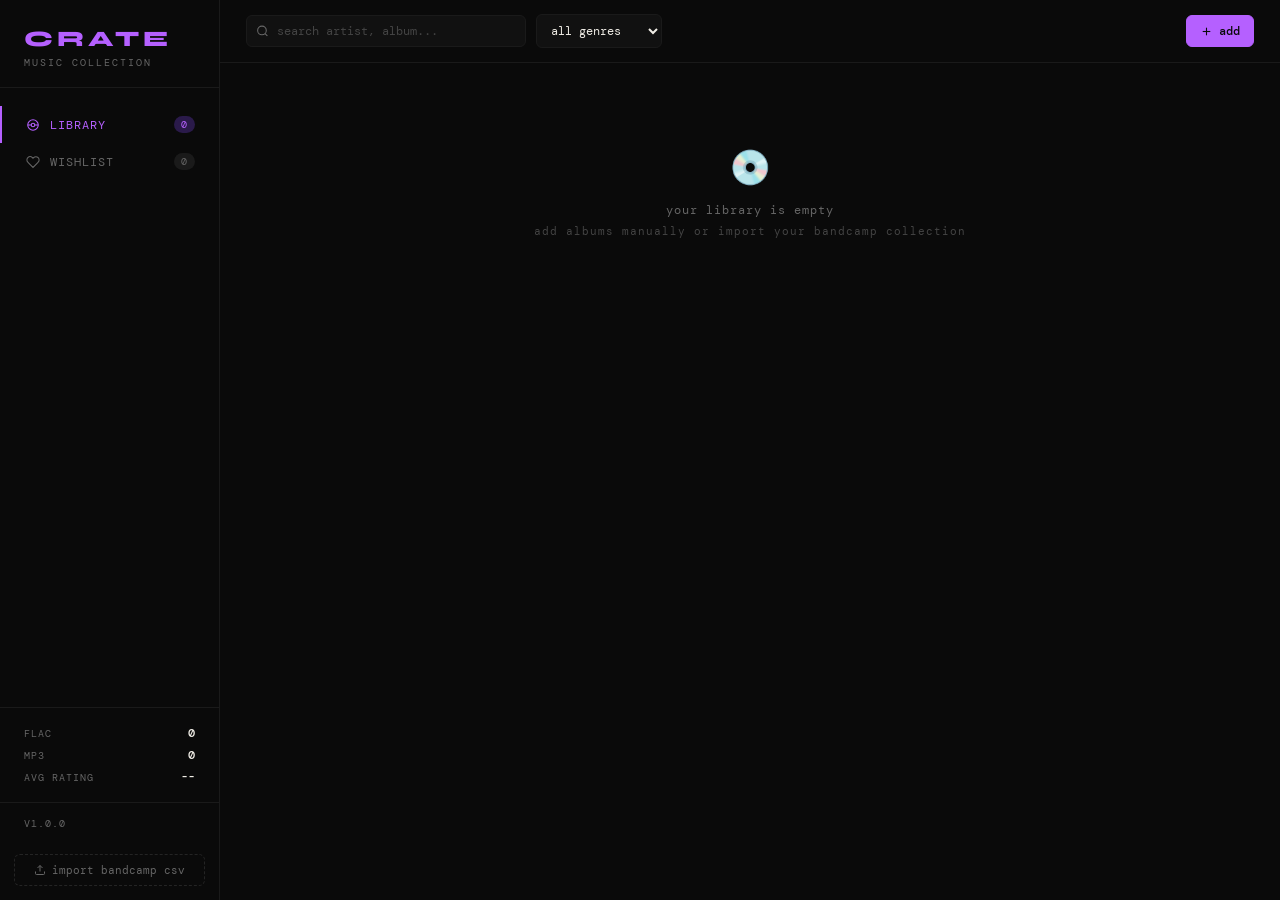
==== commit a2aeb7f2: "Update index.html" ====
--- a/index.html
+++ b/index.html
@@ -197,7 +197,6 @@
   </main>
 </div>
 
-<!-- ADD MODAL -->
 <div class="modal-backdrop" id="add-modal" onclick="bgClose(event,'add-modal')">
   <div class="modal">
     <div class="modal-title" id="add-modal-title">add to library</div>
@@ -247,7 +246,6 @@
   </div>
 </div>
 
-<!-- EDIT MODAL -->
 <div class="modal-backdrop" id="edit-modal" onclick="bgClose(event,'edit-modal')">
   <div class="modal" style="width:480px">
     <div class="modal-title" id="edit-title">edit</div>
@@ -309,7 +307,6 @@
   </div>
 </div>
 
-<!-- IMPORT MODAL -->
 <div class="modal-backdrop" id="import-modal" onclick="bgClose(event,'import-modal')">
   <div class="modal" style="width:470px">
     <div class="modal-title">import from bandcamp</div>
@@ -359,7 +356,20 @@
 function artistStr(rel){if(!rel['artist-credit'])return '';return rel['artist-credit'].map(a=>typeof a==='string'?a:(a.artist?.name||'')).join('');}
 async function mbSearch(){const q=document.getElementById('mb-query').value.trim();if(!q)return;const wrap=document.getElementById('mb-results-wrap'),el=document.getElementById('mb-results');wrap.style.display='block';el.innerHTML='<div class="mb-loading">searching...</div>';const m=q.match(/([0-9a-f]{8}-[0-9a-f]{4}-[0-9a-f]{4}-[0-9a-f]{4}-[0-9a-f]{12})/i);if(m){await mbById(m[1]);return;}try{const r=await fetch('https://musicbrainz.org/ws/2/release/?query='+encodeURIComponent(q)+'&limit=10&fmt=json',{headers:{'User-Agent':'CRATE/1.0'}});const d=await r.json();if(!d.releases||!d.releases.length){el.innerHTML='<div class="mb-loading">no results</div>';return;}const seen=new Set();const list=d.releases.filter(r=>{const k=artistStr(r)+'::'+r.title;if(seen.has(k))return false;seen.add(k);return true;}).slice(0,6);showMbResults(list.map(r=>({id:r.id,title:r.title,artist:artistStr(r),date:r.date||''})));}catch(e){el.innerHTML='<div class="mb-loading">search failed</div>';}}
 async function mbById(id){const el=document.getElementById('mb-results');try{const r=await fetch('https://musicbrainz.org/ws/2/release/'+id+'?inc=artist-credits&fmt=json',{headers:{'User-Agent':'CRATE/1.0'}});const d=await r.json();showMbResults([{id:d.id,title:d.title,artist:artistStr(d),date:d.date||''}]);}catch(e){el.innerHTML='<div class="mb-loading">could not fetch</div>';}}
-function showMbResults(results){const el=document.getElementById('mb-results');el.innerHTML=results.map(r=>'<div class="mb-result" id="mbr-'+r.id+'" onclick="selectMb(''+r.id+'',''+esc(r.title)+'',''+esc(r.artist)+'',''+r.date+'')"><div class="mb-result-art" id="mbra-'+r.id+'">💿</div><div class="mb-result-info"><div class="mb-result-title">'+r.title+'</div><div class="mb-result-sub">'+r.artist+(r.date?' · '+r.date.slice(0,4):'')+'</div></div></div>').join('');results.forEach(async r=>{const el=document.getElementById('mbra-'+r.id);if(!el)return;const caa='https://coverartarchive.org/release/'+r.id+'/front-250';if(await imgExists(caa)){if(el)el.innerHTML='<img src="'+caa+'"/>';return;}const it=await itunesArt(r.artist,r.title);if(it&&el)el.innerHTML='<img src="'+it+'"/>';});}
+
+function showMbResults(results){
+  const el = document.getElementById('mb-results');
+  el.innerHTML = results.map(r => 
+    `<div class="mb-result" id="mbr-${r.id}" onclick="selectMb('${r.id}','${esc(r.title)}','${esc(r.artist)}','${r.date}')">
+      <div class="mb-result-art">💿</div>
+      <div class="mb-result-info">
+        <div class="mb-result-title">${esc(r.title)}</div>
+        <div class="mb-result-sub">${esc(r.artist)} - ${r.date}</div>
+      </div>
+    </div>`
+  ).join('');
+}
+
 async function selectMb(id,title,artist,date){document.querySelectorAll('.mb-result').forEach(e=>e.classList.remove('selected'));document.getElementById('mbr-'+id)?.classList.add('selected');selMbId=id;document.getElementById('f-artist').value=artist;document.getElementById('f-album').value=title;const yr=date?parseInt(date.slice(0,4)):null;if(yr)document.getElementById('f-year').value=yr;const preview=document.getElementById('art-preview'),img=document.getElementById('preview-img');const caa='https://coverartarchive.org/release/'+id+'/front-250';if(await imgExists(caa)){img.src=caa;selArt=caa;preview.style.display='flex';}else{const it=await itunesArt(artist,title);if(it){img.src=it;selArt=it;preview.style.display='flex';}}}
 function esc(s){return(s||'').replace(/\\/g,'\\\\').replace(/'/g,"\\'");}
 
@@ -373,9 +383,57 @@
 
 // RENDER
 function setTab(t){currentTab=t;document.getElementById('nav-library').classList.toggle('active',t==='library');document.getElementById('nav-wishlist').classList.toggle('active',t==='wishlist');render();}
-function starsHtml(rating,id,lst){return Array.from({length:5},(_,i)=>'<span class="star'+(i<rating?' on':'')+'" onclick="event.stopPropagation();quickRate('+id+',''+lst+'','+(i+1)+')">★</span>').join('');}
-function renderLibrary(items){if(!items.length)return'<div class="empty"><div class="empty-icon">💿</div>your library is empty<div class="empty-hint">add albums manually or import your bandcamp collection</div></div>';return'<div class="grid">'+items.map(x=>'<div class="album-card"><div class="album-art" style="background:'+bg(x.album)+'" onclick="openBandcamp(getItem('+x.id+','library'))" title="open on bandcamp">'+(x.artUrl?'<img src="'+x.artUrl+'" onerror="this.style.display='none'"/>' :'')+'<div class="album-art-overlay"></div></div><div class="card-actions"><div class="card-action-btn" title="edit" onclick="openEdit('+x.id+','library')"><svg viewBox="0 0 24 24" fill="none" stroke="currentColor" stroke-width="2"><path d="M11 4H4a2 2 0 0 0-2 2v14a2 2 0 0 0 2 2h14a2 2 0 0 0 2-2v-7"/><path d="M18.5 2.5a2.121 2.121 0 0 1 3 3L12 15l-4 1 1-4 9.5-9.5z"/></svg></div><div class="card-action-btn" title="open on bandcamp" onclick="openBandcamp(getItem('+x.id+','library'))" style="color:#1da0c3"><svg viewBox="0 0 24 24" fill="none" stroke="currentColor" stroke-width="2"><path d="M18 13v6a2 2 0 0 1-2 2H5a2 2 0 0 1-2-2V8a2 2 0 0 1 2-2h6"/><polyline points="15 3 21 3 21 9"/><line x1="10" y1="14" x2="21" y2="3"/></svg></div></div><div class="album-card-body"><div class="album-title" onclick="openBandcamp(getItem('+x.id+','library'))" title="open on bandcamp">'+x.album+'</div><div class="album-artist">'+x.artist+'</div><div class="album-footer"><span class="format-badge '+(x.source==='Bandcamp'?'fmt-bc':'fmt-'+x.format.toLowerCase())+'">'+x.format+(x.source==='Bandcamp'?' · BC':'')+'</span><div class="stars-row">'+starsHtml(x.rating,x.id,'library')+'</div></div>'+(x.notes?'<div style="font-size:10px;color:var(--muted2);margin-top:5px;font-style:italic;overflow:hidden;text-overflow:ellipsis;white-space:nowrap">'+x.notes+'</div>':'')+'</div></div>').join('')+'</div>';}
-function renderWishlist(items){const pending=items.filter(x=>!x.bought),total=pending.reduce((s,x)=>s+x.price,0);const bar='<div class="budget-bar"><div><div class="budget-label">wishlist total</div><div class="budget-total">$'+total.toFixed(2)+'</div></div><div class="budget-divider"></div><div><div class="budget-label">pending</div><div style="font-size:16px;font-family:'Syne',sans-serif;font-weight:700">'+pending.length+' albums</div></div></div>';if(!items.length)return bar+'<div class="empty"><div class="empty-icon">🎵</div>wishlist is empty<div class="empty-hint">add albums you want to buy</div></div>';return bar+'<div class="wish-list">'+items.map(x=>'<div class="wish-row'+(x.bought?' bought':'')+'"><div class="priority-dot p-'+x.priority+'"></div><div class="wish-art" style="background:'+bg(x.album)+'" onclick="openBandcamp(getItem('+x.id+','wishlist'))" title="open on bandcamp">'+(x.artUrl?'<img src="'+x.artUrl+'" onerror="this.style.display='none'"/>' :'')+'</div><div class="wish-info" onclick="openBandcamp(getItem('+x.id+','wishlist'))" title="open on bandcamp"><div class="wish-title">'+x.album+'</div><div class="wish-sub">'+x.artist+(x.year?' · '+x.year:'')+'</div>'+(x.notes?'<div class="wish-note">'+x.notes+'</div>':'')+'</div><div class="wish-meta">'+(x.genre?'<span class="genre-pill">'+x.genre+'</span>':'')+'<span class="price-tag">$'+x.price.toFixed(2)+'</span>'+(x.bought?'<span class="owned-pill">✓ owned</span>':'<button class="buy-btn" onclick="markBought('+x.id+')">i bought this</button>')+'<div class="icon-btn" title="edit" onclick="openEdit('+x.id+','wishlist')"><svg viewBox="0 0 24 24" fill="none" stroke="currentColor" stroke-width="2"><path d="M11 4H4a2 2 0 0 0-2 2v14a2 2 0 0 0 2 2h14a2 2 0 0 0 2-2v-7"/><path d="M18.5 2.5a2.121 2.121 0 0 1 3 3L12 15l-4 1 1-4 9.5-9.5z"/></svg></div></div></div>').join('')+'</div>';}
+function starsHtml(rating,id,lst){return Array.from({length:5},(_,i)=>`<span class="star${i<rating?' on':''}" onclick="event.stopPropagation();quickRate(${id},'${lst}',${i+1})">★</span>`).join('');}
+
+function renderLibrary(items){
+  if(!items.length) return '<div class="empty"><div class="empty-icon">💿</div>your library is empty<div class="empty-hint">add albums manually or import your bandcamp collection</div></div>';
+  return '<div class="grid">' + items.map(x => 
+    `<div class="album-card">
+      <div class="album-art" style="background:${bg(x.album)}" onclick="openBandcamp(getItem(${x.id},'library'))">
+        <img src="${x.artUrl||''}" style="display:${x.artUrl?'block':'none'}">
+        <span class="album-art-emoji" style="display:${x.artUrl?'none':'block'}">${em(x.album)}</span>
+        <div class="card-actions">
+          <div class="card-action-btn" onclick="event.stopPropagation();openEdit(${x.id},'library')">
+            <svg viewBox="0 0 24 24" fill="none" stroke="currentColor" stroke-width="2"><path d="M12 20h9M16.5 3.5a2.121 2.121 0 0 1 3 3L7 19l-4 1 1-4L16.5 3.5z"/></svg>
+          </div>
+        </div>
+      </div>
+      <div class="album-card-body">
+        <div class="album-title">${x.album}</div>
+        <div class="album-artist">${x.artist}</div>
+        <div class="album-footer">
+          <span class="format-badge fmt-${x.format.toLowerCase()}">${x.format}</span>
+          <div class="stars-row">${starsHtml(x.rating,x.id,'library')}</div>
+        </div>
+      </div>
+    </div>`
+  ).join('') + '</div>';
+}
+
+function renderWishlist(items){
+  if(!items.length) return '<div class="empty"><div class="empty-icon">✨</div>your wishlist is empty</div>';
+  return '<div class="wish-list">' + items.map(x => 
+    `<div class="wish-row${x.bought?' bought':''}">
+      <div class="priority-dot p-${x.priority}"></div>
+      <div class="wish-art" onclick="openBandcamp(getItem(${x.id},'wishlist'))">
+        <img src="${x.artUrl||''}" style="display:${x.artUrl?'block':'none'}">
+        <span class="wish-art-emoji" style="display:${x.artUrl?'none':'block'}">${em(x.album)}</span>
+      </div>
+      <div class="wish-info" onclick="openEdit(${x.id},'wishlist')">
+        <div class="wish-title">${x.album}</div>
+        <div class="wish-sub">${x.artist}</div>
+      </div>
+      <div class="wish-meta">
+        <div class="price-tag">$${x.price}</div>
+        <button class="icon-btn" onclick="openEdit(${x.id},'wishlist')">
+          <svg viewBox="0 0 24 24" fill="none" stroke="currentColor" stroke-width="2"><path d="M12 20h9M16.5 3.5a2.121 2.121 0 0 1 3 3L7 19l-4 1 1-4L16.5 3.5z"/></svg>
+        </button>
+        <button class="buy-btn" onclick="markBought(${x.id})">mark bought</button>
+      </div>
+    </div>`
+  ).join('') + '</div>';
+}
+
 function render(){const q=document.getElementById('search').value.toLowerCase(),g=document.getElementById('genre-filter').value;const lf=library.filter(x=>(!q||x.artist.toLowerCase().includes(q)||x.album.toLowerCase().includes(q))&&(!g||x.genre===g));const wf=wishlist.filter(x=>(!q||x.artist.toLowerCase().includes(q)||x.album.toLowerCase().includes(q))&&(!g||x.genre===g));document.getElementById('lib-count').textContent=library.length;document.getElementById('wish-count').textContent=wishlist.filter(x=>!x.bought).length;document.getElementById('stat-flac').textContent=library.filter(x=>x.format==='FLAC').length;document.getElementById('stat-mp3').textContent=library.filter(x=>x.format==='MP3').length;const rated=library.filter(x=>x.rating>0);document.getElementById('stat-rating').textContent=rated.length?(rated.reduce((s,x)=>s+x.rating,0)/rated.length).toFixed(1):'--';document.getElementById('content').innerHTML=currentTab==='library'?renderLibrary(lf):renderWishlist(wf);}
 
 // CRUD
@@ -386,8 +444,8 @@
 function saveAdd(){const artist=document.getElementById('f-artist').value.trim(),album=document.getElementById('f-album').value.trim();if(!artist||!album){showToast('artist and album required');return;}const year=parseInt(document.getElementById('f-year').value)||new Date().getFullYear();const genre=document.getElementById('f-genre').value||'';if(currentTab==='library'){library.push({id:Date.now(),artist,album,year,genre,format:document.getElementById('f-format').value,source:document.getElementById('f-source').value,rating:0,notes:document.getElementById('f-notes').value.trim(),artUrl:selArt,mbId:selMbId,bcUrl:document.getElementById('f-bcurl').value.trim()||null});showToast('"'+album+'" added to library');}else{wishlist.push({id:Date.now(),artist,album,year,genre,price:parseFloat(document.getElementById('f-price').value)||0,priority:document.getElementById('f-priority').value,notes:document.getElementById('f-wish-notes').value.trim(),bought:false,artUrl:selArt,bcUrl:document.getElementById('f-bcurl-wish').value.trim()||null});showToast('"'+album+'" added to wishlist');}saveState();closeModal('add-modal');render();}
 function renderEditStars(){document.getElementById('edit-stars').innerHTML=Array.from({length:5},(_,i)=>'<span class="edit-star'+(i<editRating?' on':'')+'" onclick="setEditRating('+(i+1)+')">★</span>').join('');}
 function setEditRating(n){editRating=n;renderEditStars();}
-function openEdit(id,lst){const item=getItem(id,lst);if(!item)return;editingId=id;editingList=lst;editRating=item.rating||0;document.getElementById('del-confirm').classList.remove('show');document.getElementById('edit-title').textContent='edit · '+item.album;const thumb=document.getElementById('edit-thumb');if(item.artUrl){thumb.innerHTML='<img src="'+item.artUrl+'" onerror="this.parentElement.textContent='💿'">';}else{thumb.textContent=em(item.artist);}document.getElementById('edit-art-url').value=item.artUrl||'';renderEditStars();document.getElementById('edit-artist').value=item.artist;document.getElementById('edit-album').value=item.album;document.getElementById('edit-year').value=item.year||'';document.getElementById('edit-genre').value=item.genre||'';if(lst==='library'){document.getElementById('edit-lib-fields').style.display='block';document.getElementById('edit-wish-fields').style.display='none';document.getElementById('edit-format').value=item.format||'FLAC';document.getElementById('edit-source').value=item.source||'Bandcamp';document.getElementById('edit-bcurl').value=item.bcUrl||'';document.getElementById('edit-notes').value=item.notes||'';}else{document.getElementById('edit-lib-fields').style.display='none';document.getElementById('edit-wish-fields').style.display='block';document.getElementById('edit-price').value=item.price||0;document.getElementById('edit-priority').value=item.priority||'mid';document.getElementById('edit-bcurl-wish').value=item.bcUrl||'';document.getElementById('edit-wish-notes').value=item.notes||'';}document.getElementById('edit-modal').classList.add('open');}
-async function retryArt(){const item=getItem(editingId,editingList);if(!item)return;const key=item.mbId||item.artist+'::'+item.album;delete artCache[key];showToast('fetching art...');const url=await getArt(item.artist,item.album,item.mbId||null);if(url){item.artUrl=url;document.getElementById('edit-thumb').innerHTML='<img src="'+url+'" onerror="this.parentElement.textContent='💿'">';document.getElementById('edit-art-url').value=url;saveState();render();showToast('art loaded');}else showToast('no art found');}
+function openEdit(id,lst){const item=getItem(id,lst);if(!item)return;editingId=id;editingList=lst;editRating=item.rating||0;document.getElementById('del-confirm').classList.remove('show');document.getElementById('edit-title').textContent='edit · '+item.album;const thumb=document.getElementById('edit-thumb');if(item.artUrl){thumb.innerHTML=`<img src="${item.artUrl}" onerror="this.parentElement.textContent='💿'">`;}else{thumb.textContent=em(item.artist);}document.getElementById('edit-art-url').value=item.artUrl||'';renderEditStars();document.getElementById('edit-artist').value=item.artist;document.getElementById('edit-album').value=item.album;document.getElementById('edit-year').value=item.year||'';document.getElementById('edit-genre').value=item.genre||'';if(lst==='library'){document.getElementById('edit-lib-fields').style.display='block';document.getElementById('edit-wish-fields').style.display='none';document.getElementById('edit-format').value=item.format||'FLAC';document.getElementById('edit-source').value=item.source||'Bandcamp';document.getElementById('edit-bcurl').value=item.bcUrl||'';document.getElementById('edit-notes').value=item.notes||'';}else{document.getElementById('edit-lib-fields').style.display='none';document.getElementById('edit-wish-fields').style.display='block';document.getElementById('edit-price').value=item.price||0;document.getElementById('edit-priority').value=item.priority||'mid';document.getElementById('edit-bcurl-wish').value=item.bcUrl||'';document.getElementById('edit-wish-notes').value=item.notes||'';}document.getElementById('edit-modal').classList.add('open');}
+async function retryArt(){const item=getItem(editingId,editingList);if(!item)return;const key=item.mbId||item.artist+'::'+item.album;delete artCache[key];showToast('fetching art...');const url=await getArt(item.artist,item.album,item.mbId||null);if(url){item.artUrl=url;document.getElementById('edit-thumb').innerHTML=`<img src="${url}" onerror="this.parentElement.textContent='💿'">`;document.getElementById('edit-art-url').value=url;saveState();render();showToast('art loaded');}else showToast('no art found');}
 function saveEdit(){const item=getItem(editingId,editingList);if(!item)return;item.artist=document.getElementById('edit-artist').value.trim()||item.artist;item.album=document.getElementById('edit-album').value.trim()||item.album;item.year=parseInt(document.getElementById('edit-year').value)||item.year;item.genre=document.getElementById('edit-genre').value||'';item.rating=editRating;const manualUrl=document.getElementById('edit-art-url').value.trim();item.artUrl=manualUrl||null;if(editingList==='library'){item.format=document.getElementById('edit-format').value;item.source=document.getElementById('edit-source').value;item.bcUrl=document.getElementById('edit-bcurl').value.trim()||null;item.notes=document.getElementById('edit-notes').value.trim();}else{item.price=parseFloat(document.getElementById('edit-price').value)||0;item.priority=document.getElementById('edit-priority').value;item.bcUrl=document.getElementById('edit-bcurl-wish').value.trim()||null;item.notes=document.getElementById('edit-wish-notes').value.trim();}saveState();closeModal('edit-modal');render();showToast('"'+item.album+'" updated');}
 function showDel(){const item=getItem(editingId,editingList);document.getElementById('del-name').textContent=item?'"'+item.album+'"':'this';document.getElementById('del-confirm').classList.add('show');}
 function confirmDelete(){if(editingList==='library')library=library.filter(x=>x.id!==editingId);else wishlist=wishlist.filter(x=>x.id!==editingId);saveState();closeModal('edit-modal');render();showToast('removed');}
@@ -403,9 +461,7 @@
 function dropFile(e){e.preventDefault();dragLeave();const f=e.dataTransfer.files[0];if(f)processCSV(f);}
 function handleFile(e){const f=e.target.files[0];if(f)processCSV(f);}
 function splitCSV(line){const cols=[];let cur='',inQ=false;for(const c of line){if(c==='"'){inQ=!inQ;}else if(c===','&&!inQ){cols.push(cur.trim());cur='';}else cur+=c;}cols.push(cur.trim());return cols;}
-function parseCSV(text){const lines=text.split(/-?
-/);if(!lines.length)return[];const header=splitCSV(lines[0]).map(h=>h.toLowerCase().trim());const rows=[];for(let i=1;i<lines.length;i++){const l=lines[i].trim();if(!l)continue;const cols=splitCSV(l);const row={};header.forEach((h,i)=>row[h]=(cols[i]||'').replace(/^"|"$/g,''));rows.push(row);}return rows;}
+function parseCSV(text){const lines=text.split(/\r?\n/);if(!lines.length)return[];const header=splitCSV(lines[0]).map(h=>h.toLowerCase().trim());const rows=[];for(let i=1;i<lines.length;i++){const l=lines[i].trim();if(!l)continue;const cols=splitCSV(l);const row={};header.forEach((h,i)=>row[h]=(cols[i]||'').replace(/^"|"$/g,''));rows.push(row);}return rows;}
 async function processCSV(file){const status=document.getElementById('import-status');status.textContent='reading file...';const text=await file.text();const rows=parseCSV(text);if(!rows.length){status.textContent='no data found';return;}const keys=Object.keys(rows[0]);const aKey=keys.find(k=>k.includes('artist'))||keys[0];const tKey=keys.find(k=>k.includes('title')||k.includes('album'))||keys[1];const dKey=keys.find(k=>k.includes('release date')||k.includes('release_date'))||keys.find(k=>k.includes('date'));const fKey=keys.find(k=>k.includes('format'));const uKey=keys.find(k=>k.includes('url')||k.includes('link'));let added=0,skipped=0;for(const row of rows){const artist=(row[aKey]||'').trim(),album=(row[tKey]||'').trim();if(!artist&&!album){skipped++;continue;}if(library.find(l=>l.artist.toLowerCase()===artist.toLowerCase()&&l.album.toLowerCase()===album.toLowerCase())){skipped++;continue;}const dateStr=dKey?row[dKey]||'':'';const year=dateStr?parseInt(dateStr.slice(0,4))||null:null;const fmt=fKey?row[fKey]||'':'';library.push({id:Date.now()+added,artist,album,year,genre:'',format:fmt.toLowerCase().includes('flac')?'FLAC':'MP3',source:'Bandcamp',rating:0,notes:'',artUrl:null,mbId:null,bcUrl:uKey?row[uKey]||null:null});added++;}saveState();render();showToast('imported '+added);status.textContent='fetching art...';await loadAllArt();status.textContent='done';}
 
 // TOAST
@@ -415,3 +471,5 @@
 document.addEventListener('keydown',e=>{if(e.key==='Escape'){closeModal('add-modal');closeModal('edit-modal');closeModal('import-modal');}});
 loadState().then(()=>{const v=localStorage.getItem('crate-v')||'1.0.0';if(document.getElementById('version'))document.getElementById('version').textContent=v;render();});
 </script>
+</body>
+</html>
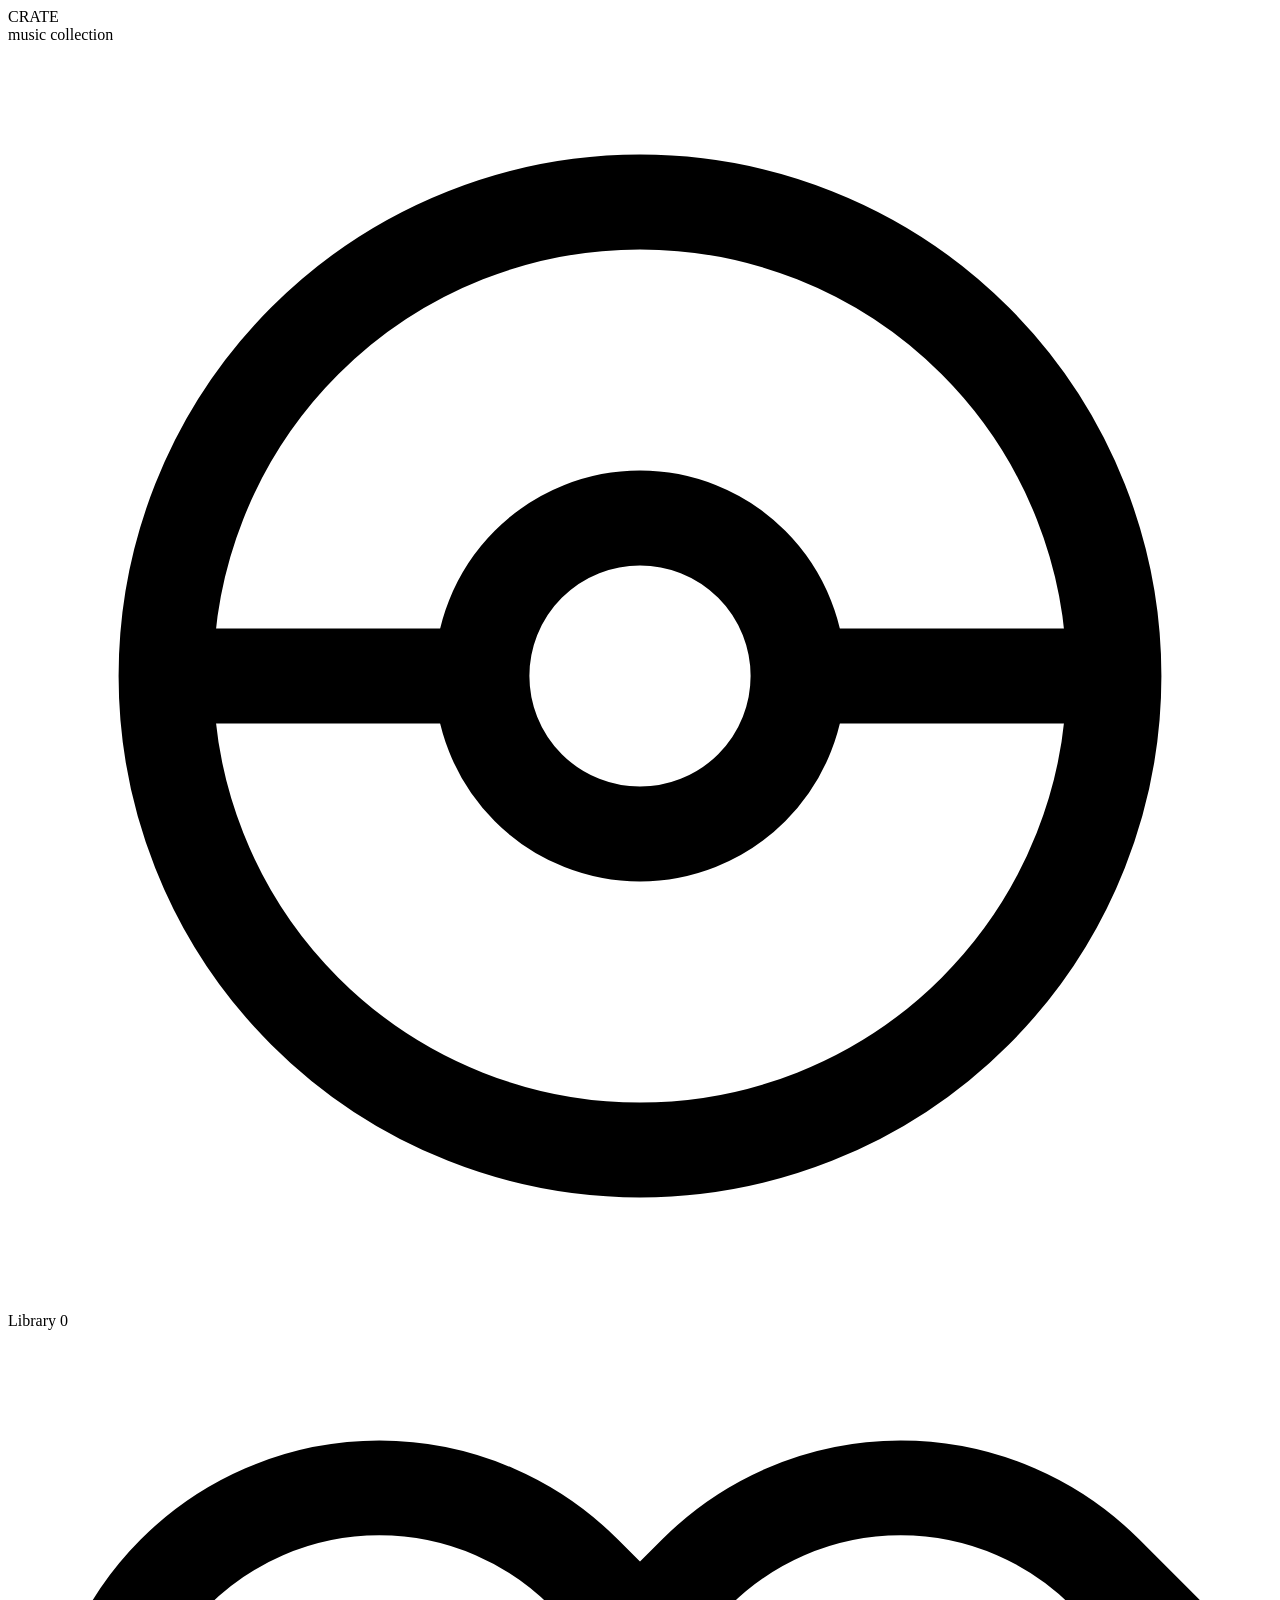
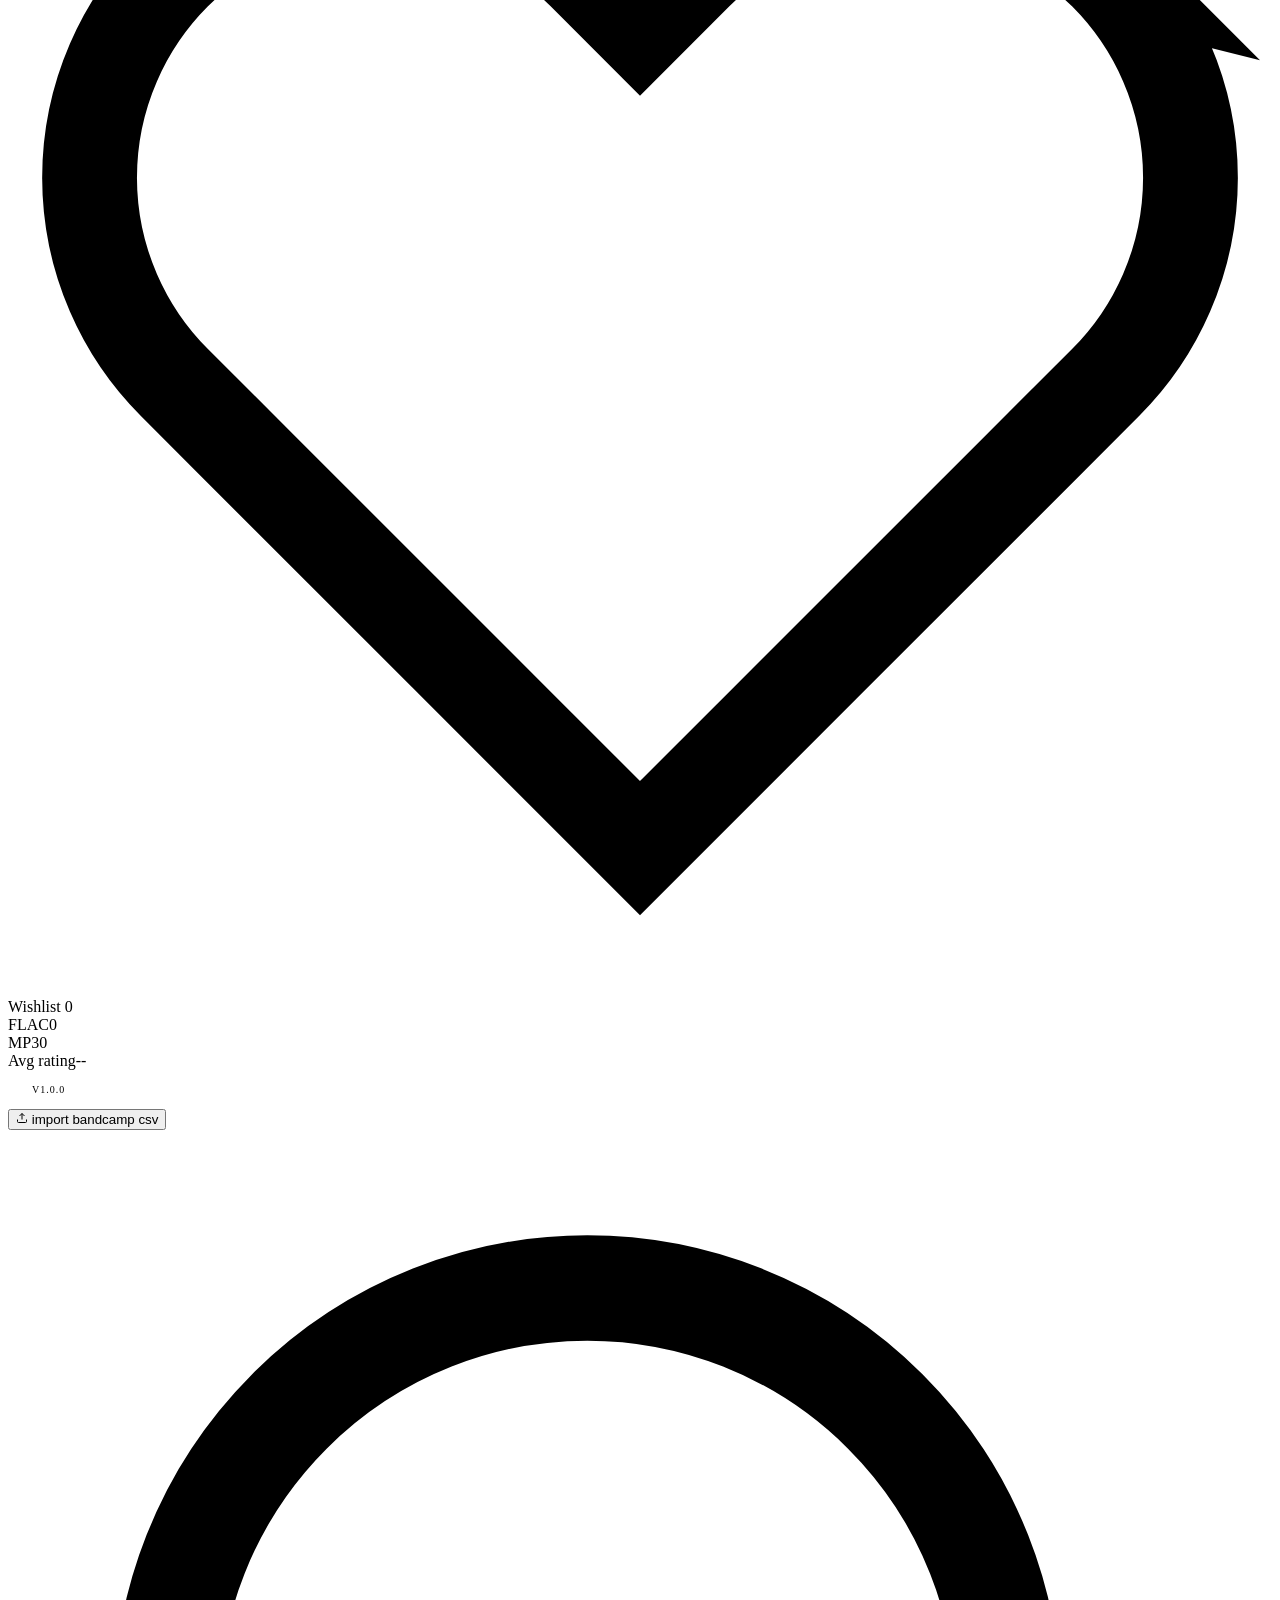
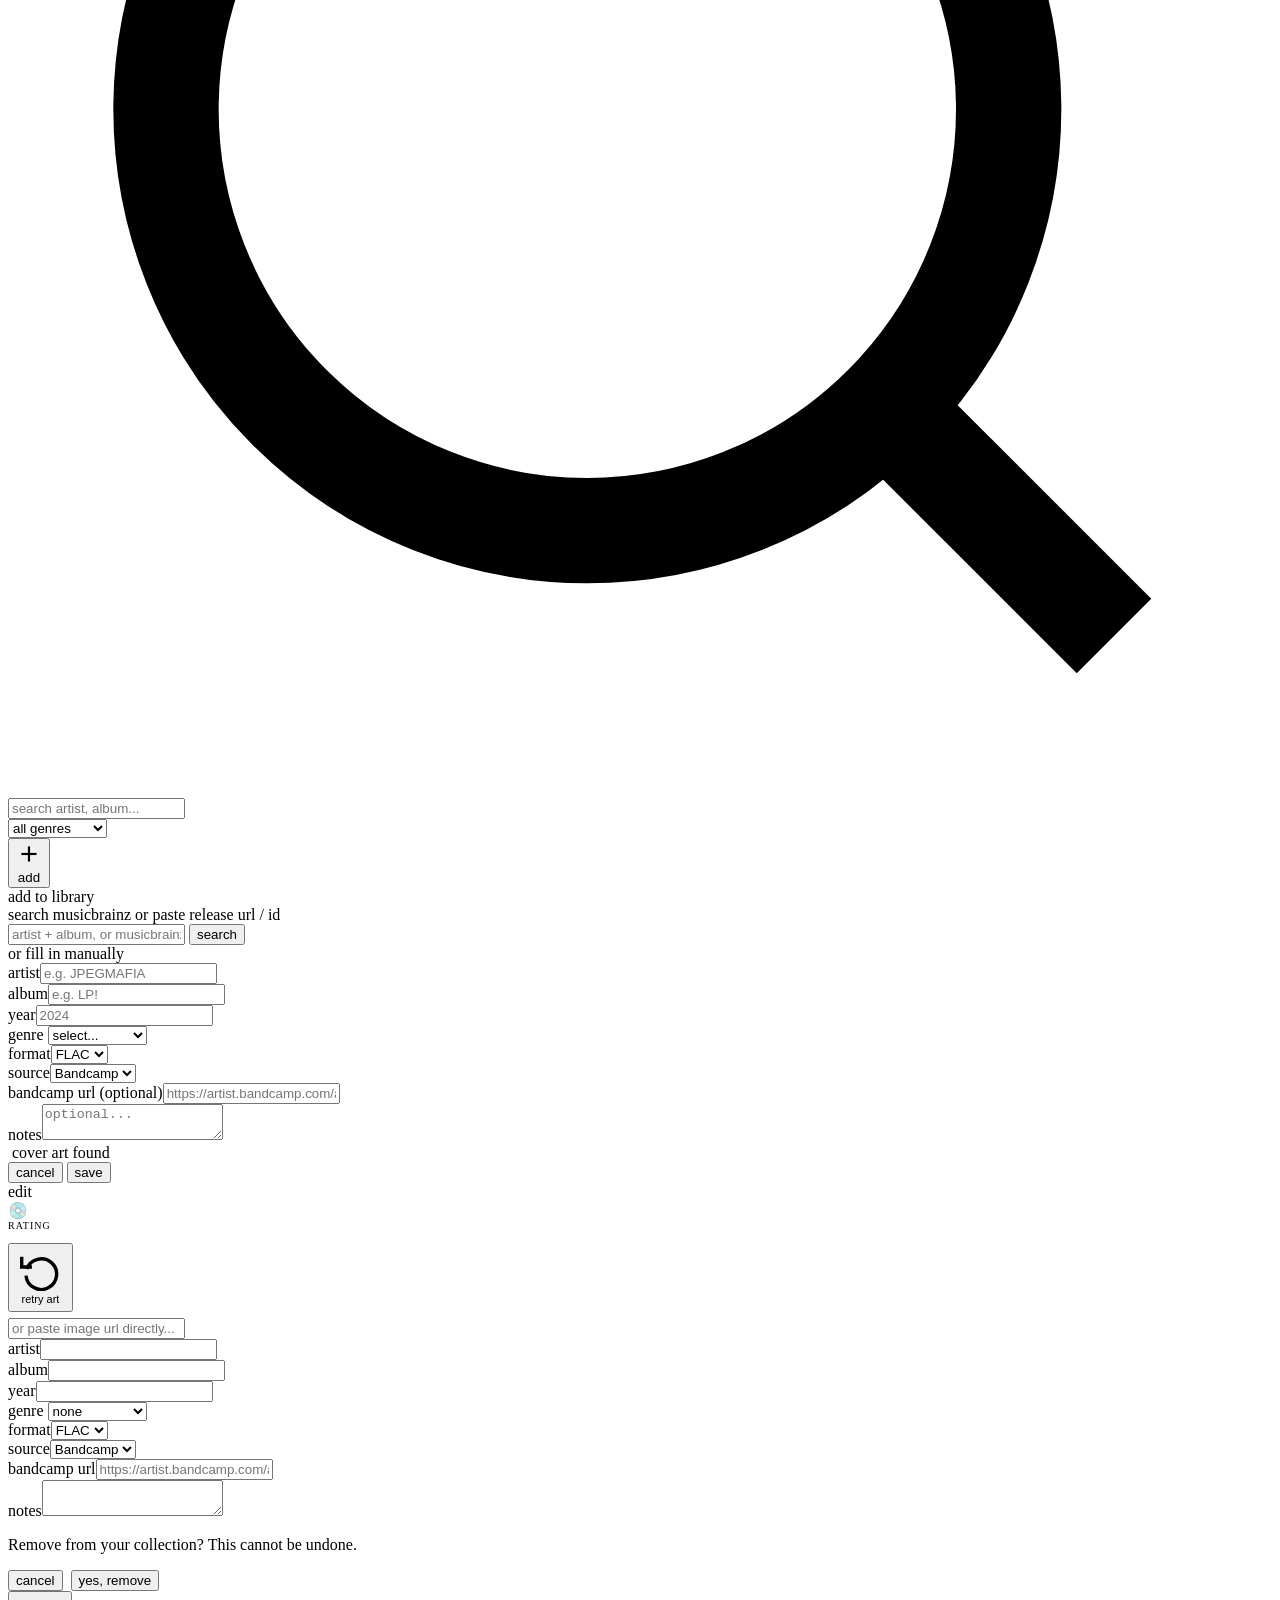
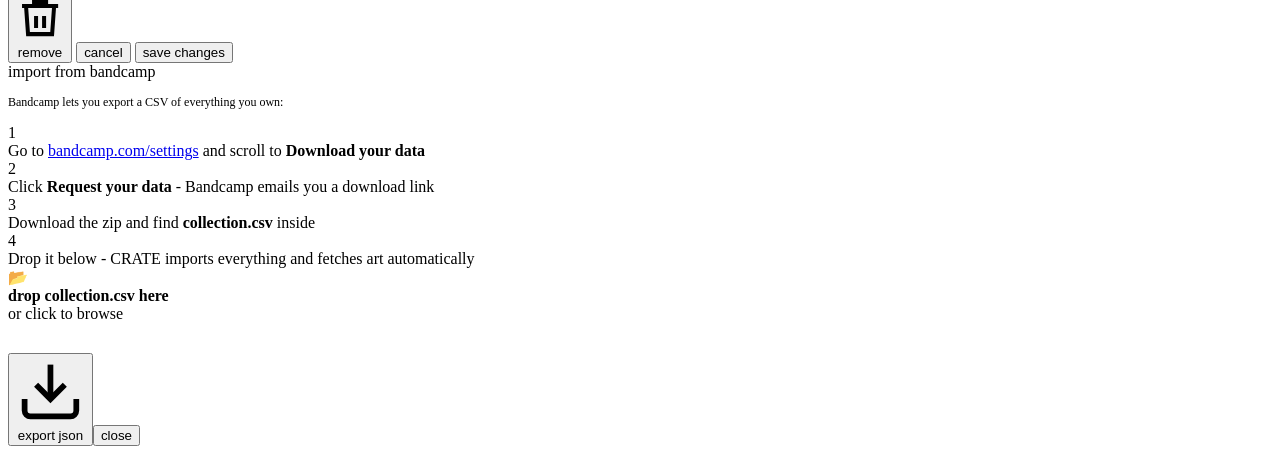
==== commit 8904db75: "Update index.html" ====
--- a/index.html
+++ b/index.html
@@ -5,151 +5,7 @@
 <meta name="viewport" content="width=device-width, initial-scale=1.0">
 <title>CRATE</title>
 <link href="https://fonts.googleapis.com/css2?family=Syne:wght@400;500;600;700;800&family=DM+Mono:ital,wght@0,300;0,400;0,500;1,300&display=swap" rel="stylesheet">
-<style>
-:root{--bg:#0a0a0a;--surface:#111;--surface2:#1a1a1a;--border:#1a1a1a;--border2:#242424;--text:#f0ede6;--muted:#666;--muted2:#444;--accent:#b560ff;--accent2:#9d4edd;--red:#ff5f5f;--amber:#ffb830;--blue:#60b8ff;}
-*{box-sizing:border-box;margin:0;padding:0;}html{font-size:14px;}
-body{background:var(--bg);color:var(--text);font-family:'DM Mono',monospace;min-height:100vh;}
-::-webkit-scrollbar{width:4px;}::-webkit-scrollbar-track{background:var(--bg);}::-webkit-scrollbar-thumb{background:var(--border2);border-radius:2px;}
-.shell{display:flex;height:100vh;overflow:hidden;}
-.sidebar{width:220px;flex-shrink:0;border-right:0.5px solid var(--border);display:flex;flex-direction:column;}
-.logo{padding:26px 24px 18px;border-bottom:0.5px solid var(--border);}
-.logo-word{font-family:'Syne',sans-serif;font-size:22px;font-weight:800;letter-spacing:4px;color:var(--accent);}
-.logo-sub{font-size:10px;color:var(--muted);letter-spacing:2px;margin-top:4px;text-transform:uppercase;}
-.nav{padding:18px 0;flex:1;}
-.nav-item{display:flex;align-items:center;gap:10px;padding:10px 24px;cursor:pointer;font-size:12px;letter-spacing:1px;color:var(--muted);text-transform:uppercase;transition:color .15s;border-left:2px solid transparent;user-select:none;}
-.nav-item:hover{color:var(--text);}.nav-item.active{color:var(--accent);border-left-color:var(--accent);}
-.nav-item svg{width:14px;height:14px;flex-shrink:0;}
-.nav-count{margin-left:auto;background:var(--border);color:var(--muted);font-size:10px;padding:2px 7px;border-radius:20px;}
-.nav-item.active .nav-count{background:#2a1a4a;color:var(--accent);}
-.sidebar-stats{padding:14px 24px;border-top:1px solid var(--border);}
-.sidebar-stat{display:flex;justify-content:space-between;align-items:center;padding:3px 0;}
-.sidebar-stat-label{font-size:10px;color:var(--muted);letter-spacing:1px;text-transform:uppercase;}
-.sidebar-stat-val{font-size:12px;font-weight:500;}
-.import-btn{margin:10px 14px 14px;display:flex;align-items:center;gap:6px;padding:8px 12px;border-radius:6px;border:1px dashed var(--border2);background:transparent;color:var(--muted);font-family:'DM Mono',monospace;font-size:11px;cursor:pointer;transition:all .15s;justify-content:center;}
-.import-btn:hover{border-color:var(--accent);color:var(--accent);}
-.main{flex:1;display:flex;flex-direction:column;overflow:hidden;}
-.topbar{padding:14px 26px;border-bottom:0.5px solid var(--border);display:flex;align-items:center;gap:10px;flex-wrap:wrap;}
-.search-wrap{position:relative;flex:1;min-width:160px;max-width:280px;}
-.search-wrap svg{position:absolute;left:10px;top:50%;transform:translateY(-50%);width:13px;height:13px;color:var(--muted);pointer-events:none;}
-.search{width:100%;background:var(--surface);border:0.5px solid var(--border);color:var(--text);font-family:'DM Mono',monospace;font-size:12px;padding:7px 10px 7px 30px;border-radius:6px;outline:none;}
-.search:focus{border-color:var(--border2);}.search::placeholder{color:var(--muted2);}
-select{background:var(--surface);border:0.5px solid var(--border);color:var(--text);font-family:'DM Mono',monospace;font-size:12px;padding:7px 10px;border-radius:6px;outline:none;cursor:pointer;}
-.topbar-right{margin-left:auto;display:flex;gap:8px;}
-.btn{display:flex;align-items:center;gap:6px;padding:7px 13px;border-radius:6px;border:0.5px solid var(--border);background:transparent;color:var(--text);font-family:'DM Mono',monospace;font-size:12px;cursor:pointer;transition:all .15s;}
-.btn:hover{border-color:var(--border2);background:var(--surface);}
-.btn-accent{background:var(--accent);color:#0a0a0a;border-color:var(--accent);font-weight:500;}
-.btn-accent:hover{background:#d4f570;border-color:#d4f570;}
-.btn-danger{background:transparent;border-color:#3a1a1a;color:var(--red);}
-.btn-danger:hover{background:#1a0808;border-color:var(--red);}
-.btn svg{width:13px;height:13px;}
-.content{flex:1;overflow-y:auto;padding:22px 26px;}
-.grid{display:grid;grid-template-columns:repeat(auto-fill,minmax(200px,1fr));gap:12px;}
-.album-card{background:var(--surface);border:0.5px solid var(--border);border-radius:8px;overflow:hidden;transition:border-color .15s,transform .15s;position:relative;}
-.album-card:hover{border-color:var(--border2);transform:translateY(-2px);}
-.album-art{width:100%;aspect-ratio:1;display:flex;align-items:center;justify-content:center;font-size:38px;position:relative;background:var(--surface2);overflow:hidden;cursor:pointer;}
-.album-art img{width:100%;height:100%;object-fit:cover;position:absolute;inset:0;}
-.album-art-overlay{position:absolute;inset:0;background:linear-gradient(to bottom,transparent 50%,rgba(0,0,0,.6));}
-.album-art-emoji{position:relative;z-index:1;}
-.album-card-body{padding:8px 10px;}
-.album-title{font-family:'Syne',sans-serif;font-size:12px;font-weight:600;white-space:nowrap;overflow:hidden;text-overflow:ellipsis;cursor:pointer;transition:color .15s;}
-.album-title:hover{color:var(--accent);}
-.album-artist{font-size:11px;color:var(--muted);margin-top:2px;white-space:nowrap;overflow:hidden;text-overflow:ellipsis;}
-.album-footer{display:flex;align-items:center;justify-content:space-between;margin-top:8px;}
-.format-badge{font-size:10px;padding:2px 7px;border-radius:3px;font-weight:500;}
-.fmt-flac{background:#1a0f2e;color:#b560ff;border:1px solid #3d1a6a;}
-.fmt-mp3{background:#0d1a2a;color:var(--blue);border:1px solid #1a3050;}
-.fmt-bc{background:#1a1000;color:var(--amber);border:1px solid #3a2800;}
-.stars-row{display:flex;gap:2px;}
-.star{font-size:11px;color:var(--muted2);cursor:pointer;transition:color .1s;}.star.on{color:var(--amber);}
-.card-actions{position:absolute;top:8px;right:8px;display:flex;gap:4px;opacity:0;transition:opacity .15s;}
-.album-card:hover .card-actions{opacity:1;}
-.card-action-btn{width:26px;height:26px;border-radius:5px;border:1px solid rgba(255,255,255,.12);background:rgba(10,10,10,.85);color:var(--muted);display:flex;align-items:center;justify-content:center;cursor:pointer;transition:all .15s;backdrop-filter:blur(4px);}
-.card-action-btn:hover{color:var(--text);border-color:rgba(255,255,255,.25);}
-.card-action-btn svg{width:11px;height:11px;}
-.budget-bar{background:var(--surface);border:0.5px solid var(--border);border-radius:8px;padding:14px 18px;margin-bottom:16px;display:flex;align-items:center;gap:20px;}
-.budget-label{font-size:10px;text-transform:uppercase;letter-spacing:1px;color:var(--muted);}
-.budget-total{font-family:'Syne',sans-serif;font-size:20px;font-weight:700;color:var(--accent);}
-.budget-divider{width:1px;height:32px;background:var(--border);}
-.wish-list{display:flex;flex-direction:column;gap:6px;}
-.wish-row{background:var(--surface);border:0.5px solid var(--border);border-radius:8px;padding:10px 14px;display:flex;align-items:center;gap:12px;transition:border-color .15s;}
-.wish-row:hover{border-color:var(--border2);}.wish-row.bought{opacity:.4;}
-.priority-dot{width:8px;height:8px;border-radius:50%;flex-shrink:0;}
-.p-high{background:var(--red);box-shadow:0 0 6px rgba(255,95,95,.4);}
-.p-mid{background:var(--amber);}.p-low{background:var(--muted2);}
-.wish-art{width:50px;height:50px;border-radius:6px;display:flex;align-items:center;justify-content:center;font-size:18px;flex-shrink:0;background:var(--surface2);overflow:hidden;position:relative;cursor:pointer;}
-.wish-art img{width:100%;height:100%;object-fit:cover;position:absolute;inset:0;}
-.wish-art-emoji{position:relative;z-index:1;}
-.wish-info{flex:1;min-width:0;cursor:pointer;}
-.wish-title{font-family:'Syne',sans-serif;font-size:13px;font-weight:600;white-space:nowrap;overflow:hidden;text-overflow:ellipsis;transition:color .15s;}
-.wish-info:hover .wish-title{color:var(--accent);}
-.wish-sub{font-size:11px;color:var(--muted);margin-top:2px;}
-.wish-note{font-size:10px;color:var(--muted2);font-style:italic;margin-top:2px;}
-.wish-meta{display:flex;align-items:center;gap:8px;flex-shrink:0;}
-.price-tag{font-family:'Syne',sans-serif;font-size:14px;font-weight:700;}
-.genre-pill{font-size:10px;padding:2px 8px;border-radius:20px;background:#1e1e1e;color:var(--muted);border:0.5px solid var(--border);}
-.buy-btn{padding:5px 11px;border-radius:5px;border:0.5px solid var(--border);background:transparent;color:var(--text);font-family:'DM Mono',monospace;font-size:11px;cursor:pointer;transition:all .15s;white-space:nowrap;}
-.buy-btn:hover{border-color:var(--accent);color:var(--accent);}
-.owned-pill{font-size:10px;padding:3px 10px;border-radius:20px;background:#1a0f2e;color:#b560ff;border:1px solid #3d1a6a;}
-.icon-btn{width:26px;height:26px;border-radius:5px;border:0.5px solid var(--border);background:transparent;color:var(--muted);display:flex;align-items:center;justify-content:center;cursor:pointer;transition:all .15s;flex-shrink:0;}
-.icon-btn:hover{color:var(--text);border-color:var(--border2);}
-.icon-btn svg{width:11px;height:11px;}
-.modal-backdrop{position:fixed;inset:0;background:rgba(0,0,0,.88);display:flex;align-items:center;justify-content:center;z-index:100;opacity:0;pointer-events:none;transition:opacity .2s;}
-.modal-backdrop.open{opacity:1;pointer-events:all;}
-.modal{background:var(--surface);border:0.5px solid var(--border2);border-radius:10px;width:500px;max-width:96vw;max-height:90vh;overflow-y:auto;padding:24px;transform:translateY(10px);transition:transform .2s;}
-.modal-backdrop.open .modal{transform:translateY(0);}
-.modal-title{font-family:'Syne',sans-serif;font-size:16px;font-weight:700;margin-bottom:16px;}
-.field{margin-bottom:11px;}
-.field label{display:block;font-size:10px;text-transform:uppercase;letter-spacing:1px;color:var(--muted);margin-bottom:5px;}
-.field input,.field select,.field textarea{width:100%;background:var(--bg);border:0.5px solid var(--border2);color:var(--text);font-family:'DM Mono',monospace;font-size:12px;padding:8px 10px;border-radius:6px;outline:none;transition:border-color .15s;}
-.field input:focus,.field select:focus,.field textarea:focus{border-color:var(--accent);}
-.field textarea{resize:vertical;min-height:50px;}
-.field-row{display:grid;grid-template-columns:1fr 1fr;gap:12px;}
-.modal-actions{display:flex;gap:8px;justify-content:flex-end;margin-top:16px;}
-.btn-ghost{background:transparent;border-color:var(--border);color:var(--muted);}.btn-ghost:hover{color:var(--text);}
-.mb-search-wrap{position:relative;}.mb-search-wrap input{padding-right:76px;}
-.mb-search-btn{position:absolute;right:6px;top:50%;transform:translateY(-50%);padding:4px 10px;border-radius:4px;border:0.5px solid var(--border2);background:var(--surface2);color:var(--text);font-family:'DM Mono',monospace;font-size:11px;cursor:pointer;transition:all .15s;}
-.mb-search-btn:hover{border-color:var(--accent);color:var(--accent);}
-.mb-results{margin-top:8px;display:flex;flex-direction:column;gap:5px;max-height:200px;overflow-y:auto;}
-.mb-result{display:flex;align-items:center;gap:10px;padding:8px 10px;border-radius:6px;border:0.5px solid var(--border);cursor:pointer;transition:border-color .15s;}
-.mb-result:hover{border-color:var(--border2);}.mb-result.selected{border-color:var(--accent);background:#1a2510;}
-.mb-result-art{width:34px;height:34px;border-radius:4px;background:var(--surface2);flex-shrink:0;display:flex;align-items:center;justify-content:center;font-size:14px;overflow:hidden;}
-.mb-result-art img{width:100%;height:100%;object-fit:cover;}
-.mb-result-info{flex:1;min-width:0;}
-.mb-result-title{font-size:12px;font-weight:500;white-space:nowrap;overflow:hidden;text-overflow:ellipsis;}
-.mb-result-sub{font-size:11px;color:var(--muted);margin-top:1px;}
-.mb-loading{text-align:center;padding:14px;font-size:11px;color:var(--muted);}
-.mb-divider{display:flex;align-items:center;gap:10px;margin:14px 0 10px;}
-.mb-divider span{font-size:10px;color:var(--muted);letter-spacing:1px;text-transform:uppercase;white-space:nowrap;}
-.mb-divider::before,.mb-divider::after{content:'';flex:1;height:1px;background:var(--border);}
-.art-preview{display:none;align-items:center;gap:10px;margin-top:10px;padding:8px 10px;background:var(--surface2);border-radius:6px;border:0.5px solid var(--border);}
-.art-preview img{width:44px;height:44px;border-radius:5px;object-fit:cover;}
-.art-preview-label{font-size:11px;color:var(--muted);}
-.edit-art-wrap{display:flex;gap:14px;margin-bottom:14px;align-items:flex-start;}
-.edit-art-thumb{width:80px;height:80px;border-radius:8px;background:var(--surface2);display:flex;align-items:center;justify-content:center;font-size:30px;flex-shrink:0;overflow:hidden;border:0.5px solid var(--border);}
-.edit-art-thumb img{width:100%;height:100%;object-fit:cover;}
-.edit-art-side{display:flex;flex-direction:column;gap:6px;flex:1;min-width:0;}
-.edit-stars{display:flex;gap:4px;}
-.edit-star{font-size:20px;color:var(--muted2);cursor:pointer;transition:color .1s;}.edit-star.on{color:var(--amber);}
-.del-confirm{background:#160808;border:1px solid #3a1212;border-radius:8px;padding:14px;margin-top:12px;display:none;}
-.del-confirm.show{display:block;}
-.del-confirm p{font-size:12px;color:var(--muted);margin-bottom:10px;line-height:1.5;}
-.bc-steps{margin:12px 0;}
-.bc-step{display:flex;gap:12px;padding:9px 0;border-bottom:0.5px solid var(--border);}
-.bc-step:last-child{border-bottom:none;}
-.bc-step-num{width:20px;height:20px;border-radius:50%;background:var(--accent);color:#0a0a0a;font-size:11px;font-weight:700;display:flex;align-items:center;justify-content:center;flex-shrink:0;margin-top:1px;}
-.bc-step-text{font-size:12px;color:var(--muted);line-height:1.6;}
-.bc-step-text a{color:var(--accent);text-decoration:none;}.bc-step-text a:hover{text-decoration:underline;}
-.drop-zone{border:2px dashed var(--border2);border-radius:8px;padding:26px;text-align:center;cursor:pointer;transition:all .15s;margin-top:14px;}
-.drop-zone:hover,.drop-zone.drag-over{border-color:var(--accent);background:#0f1a08;}
-.drop-zone-icon{font-size:26px;margin-bottom:8px;}
-.drop-zone-text{font-size:12px;color:var(--muted);}.drop-zone-text strong{color:var(--text);}
-.toast{position:fixed;bottom:22px;right:22px;background:var(--surface2);border:0.5px solid var(--border2);border-radius:8px;padding:10px 16px;font-size:12px;color:var(--text);transform:translateY(20px);opacity:0;transition:all .2s;pointer-events:none;z-index:200;display:flex;align-items:center;gap:8px;}
-.toast.show{transform:translateY(0);opacity:1;}
-.toast-dot{width:6px;height:6px;border-radius:50%;background:var(--accent);flex-shrink:0;}
-.empty{text-align:center;padding:60px 20px;color:var(--muted);font-size:12px;letter-spacing:1px;}
-.empty-icon{font-size:34px;margin-bottom:12px;}
-.empty-hint{margin-top:6px;font-size:11px;color:var(--muted2);}
-</style>
+<link rel="stylesheet" href="style.css">
 </head>
 <body>
 <div class="shell">
@@ -332,144 +188,6 @@
 
 <div class="toast" id="toast"><div class="toast-dot"></div><span id="toast-msg"></span></div>
 
-<script>
-// VARIABLES
-let currentTab='library', selArt=null, selMbId=null;
-let editingId=null, editingList=null, editRating=0;
-let library=[], wishlist=[];
-
-const COLORS=['#1a2510','#10181a','#1a1018','#181510','#101820','#1a1010','#121a10'];
-const EMOJIS=['🎵','💿','🌀','⚡','🖤','🔊','🎧','💜','🧨','🌙'];
-function hash(s){let h=5381;for(let i=0;i<s.length;i++)h=((h<<5)+h)+s.charCodeAt(i);return Math.abs(h);}
-function bg(s){return COLORS[hash(s)%COLORS.length];}
-function em(s){return EMOJIS[hash(s)%EMOJIS.length];}
-
-// ART
-const artCache={};
-function imgExists(url){return new Promise(res=>{const i=new Image();i.onload=()=>res(true);i.onerror=()=>res(false);i.src=url;});}
-async function itunesArt(artist,album){try{const q=encodeURIComponent(artist+' '+album);const r=await fetch('https://itunes.apple.com/search?term='+q+'&entity=album&limit=3');const d=await r.json();if(d.results&&d.results.length)return d.results[0].artworkUrl100.replace('100x100bb','600x600bb');}catch(e){}return null;}
-async function getArt(artist,album,mbId){const key=mbId||artist+'::'+album;if(artCache[key]!==undefined)return artCache[key];artCache[key]=null;if(mbId){const url='https://coverartarchive.org/release/'+mbId+'/front-250';if(await imgExists(url)){artCache[key]=url;return url;}}try{const q=encodeURIComponent('artist:"'+artist+'" release:"'+album+'"');const r=await fetch('https://musicbrainz.org/ws/2/release/?query='+q+'&limit=3&fmt=json',{headers:{'User-Agent':'CRATE/1.0'}});const d=await r.json();if(d.releases&&d.releases.length){for(const rel of d.releases){const url='https://coverartarchive.org/release/'+rel.id+'/front-250';if(await imgExists(url)){artCache[key]=url;return url;}}}}catch(e){}const it=await itunesArt(artist,album);artCache[key]=it;return it;}
-const sleep=ms=>new Promise(r=>setTimeout(r,ms));
-async function loadAllArt(){for(const item of [...library,...wishlist]){if(item.artUrl)continue;const url=await getArt(item.artist,item.album,item.mbId||null);if(url){item.artUrl=url;render();}await sleep(150);}}
-
-// MUSICBRAINZ
-function artistStr(rel){if(!rel['artist-credit'])return '';return rel['artist-credit'].map(a=>typeof a==='string'?a:(a.artist?.name||'')).join('');}
-async function mbSearch(){const q=document.getElementById('mb-query').value.trim();if(!q)return;const wrap=document.getElementById('mb-results-wrap'),el=document.getElementById('mb-results');wrap.style.display='block';el.innerHTML='<div class="mb-loading">searching...</div>';const m=q.match(/([0-9a-f]{8}-[0-9a-f]{4}-[0-9a-f]{4}-[0-9a-f]{4}-[0-9a-f]{12})/i);if(m){await mbById(m[1]);return;}try{const r=await fetch('https://musicbrainz.org/ws/2/release/?query='+encodeURIComponent(q)+'&limit=10&fmt=json',{headers:{'User-Agent':'CRATE/1.0'}});const d=await r.json();if(!d.releases||!d.releases.length){el.innerHTML='<div class="mb-loading">no results</div>';return;}const seen=new Set();const list=d.releases.filter(r=>{const k=artistStr(r)+'::'+r.title;if(seen.has(k))return false;seen.add(k);return true;}).slice(0,6);showMbResults(list.map(r=>({id:r.id,title:r.title,artist:artistStr(r),date:r.date||''})));}catch(e){el.innerHTML='<div class="mb-loading">search failed</div>';}}
-async function mbById(id){const el=document.getElementById('mb-results');try{const r=await fetch('https://musicbrainz.org/ws/2/release/'+id+'?inc=artist-credits&fmt=json',{headers:{'User-Agent':'CRATE/1.0'}});const d=await r.json();showMbResults([{id:d.id,title:d.title,artist:artistStr(d),date:d.date||''}]);}catch(e){el.innerHTML='<div class="mb-loading">could not fetch</div>';}}
-
-function showMbResults(results){
-  const el = document.getElementById('mb-results');
-  el.innerHTML = results.map(r => 
-    `<div class="mb-result" id="mbr-${r.id}" onclick="selectMb('${r.id}','${esc(r.title)}','${esc(r.artist)}','${r.date}')">
-      <div class="mb-result-art">💿</div>
-      <div class="mb-result-info">
-        <div class="mb-result-title">${esc(r.title)}</div>
-        <div class="mb-result-sub">${esc(r.artist)} - ${r.date}</div>
-      </div>
-    </div>`
-  ).join('');
-}
-
-async function selectMb(id,title,artist,date){document.querySelectorAll('.mb-result').forEach(e=>e.classList.remove('selected'));document.getElementById('mbr-'+id)?.classList.add('selected');selMbId=id;document.getElementById('f-artist').value=artist;document.getElementById('f-album').value=title;const yr=date?parseInt(date.slice(0,4)):null;if(yr)document.getElementById('f-year').value=yr;const preview=document.getElementById('art-preview'),img=document.getElementById('preview-img');const caa='https://coverartarchive.org/release/'+id+'/front-250';if(await imgExists(caa)){img.src=caa;selArt=caa;preview.style.display='flex';}else{const it=await itunesArt(artist,title);if(it){img.src=it;selArt=it;preview.style.display='flex';}}}
-function esc(s){return(s||'').replace(/\\/g,'\\\\').replace(/'/g,"\\'");}
-
-// BANDCAMP
-function openBandcamp(item){if(item&&item.bcUrl)window.open(item.bcUrl,'_blank');else if(item)window.open('https://bandcamp.com/search?q='+encodeURIComponent(item.artist+' '+item.album),'_blank');}
-
-// STORAGE
-function saveState(){try{localStorage.setItem('crate-lib',JSON.stringify(library));localStorage.setItem('crate-wish',JSON.stringify(wishlist));updateVersion();}catch(e){}}
-function loadState(){return new Promise(resolve=>{try{const lib=localStorage.getItem('crate-lib');const wish=localStorage.getItem('crate-wish');if(lib)library=JSON.parse(lib);if(wish)wishlist=JSON.parse(wish);}catch(e){}resolve();});}
-function updateVersion(){const v=localStorage.getItem('crate-v')||'1.0.0';const parts=v.split('.');parts[2]=parseInt(parts[2]||0)+1;const newV=parts.join('.');localStorage.setItem('crate-v',newV);if(document.getElementById('version'))document.getElementById('version').textContent=newV;}
-
-// RENDER
-function setTab(t){currentTab=t;document.getElementById('nav-library').classList.toggle('active',t==='library');document.getElementById('nav-wishlist').classList.toggle('active',t==='wishlist');render();}
-function starsHtml(rating,id,lst){return Array.from({length:5},(_,i)=>`<span class="star${i<rating?' on':''}" onclick="event.stopPropagation();quickRate(${id},'${lst}',${i+1})">★</span>`).join('');}
-
-function renderLibrary(items){
-  if(!items.length) return '<div class="empty"><div class="empty-icon">💿</div>your library is empty<div class="empty-hint">add albums manually or import your bandcamp collection</div></div>';
-  return '<div class="grid">' + items.map(x => 
-    `<div class="album-card">
-      <div class="album-art" style="background:${bg(x.album)}" onclick="openBandcamp(getItem(${x.id},'library'))">
-        <img src="${x.artUrl||''}" style="display:${x.artUrl?'block':'none'}">
-        <span class="album-art-emoji" style="display:${x.artUrl?'none':'block'}">${em(x.album)}</span>
-        <div class="card-actions">
-          <div class="card-action-btn" onclick="event.stopPropagation();openEdit(${x.id},'library')">
-            <svg viewBox="0 0 24 24" fill="none" stroke="currentColor" stroke-width="2"><path d="M12 20h9M16.5 3.5a2.121 2.121 0 0 1 3 3L7 19l-4 1 1-4L16.5 3.5z"/></svg>
-          </div>
-        </div>
-      </div>
-      <div class="album-card-body">
-        <div class="album-title">${x.album}</div>
-        <div class="album-artist">${x.artist}</div>
-        <div class="album-footer">
-          <span class="format-badge fmt-${x.format.toLowerCase()}">${x.format}</span>
-          <div class="stars-row">${starsHtml(x.rating,x.id,'library')}</div>
-        </div>
-      </div>
-    </div>`
-  ).join('') + '</div>';
-}
-
-function renderWishlist(items){
-  if(!items.length) return '<div class="empty"><div class="empty-icon">✨</div>your wishlist is empty</div>';
-  return '<div class="wish-list">' + items.map(x => 
-    `<div class="wish-row${x.bought?' bought':''}">
-      <div class="priority-dot p-${x.priority}"></div>
-      <div class="wish-art" onclick="openBandcamp(getItem(${x.id},'wishlist'))">
-        <img src="${x.artUrl||''}" style="display:${x.artUrl?'block':'none'}">
-        <span class="wish-art-emoji" style="display:${x.artUrl?'none':'block'}">${em(x.album)}</span>
-      </div>
-      <div class="wish-info" onclick="openEdit(${x.id},'wishlist')">
-        <div class="wish-title">${x.album}</div>
-        <div class="wish-sub">${x.artist}</div>
-      </div>
-      <div class="wish-meta">
-        <div class="price-tag">$${x.price}</div>
-        <button class="icon-btn" onclick="openEdit(${x.id},'wishlist')">
-          <svg viewBox="0 0 24 24" fill="none" stroke="currentColor" stroke-width="2"><path d="M12 20h9M16.5 3.5a2.121 2.121 0 0 1 3 3L7 19l-4 1 1-4L16.5 3.5z"/></svg>
-        </button>
-        <button class="buy-btn" onclick="markBought(${x.id})">mark bought</button>
-      </div>
-    </div>`
-  ).join('') + '</div>';
-}
-
-function render(){const q=document.getElementById('search').value.toLowerCase(),g=document.getElementById('genre-filter').value;const lf=library.filter(x=>(!q||x.artist.toLowerCase().includes(q)||x.album.toLowerCase().includes(q))&&(!g||x.genre===g));const wf=wishlist.filter(x=>(!q||x.artist.toLowerCase().includes(q)||x.album.toLowerCase().includes(q))&&(!g||x.genre===g));document.getElementById('lib-count').textContent=library.length;document.getElementById('wish-count').textContent=wishlist.filter(x=>!x.bought).length;document.getElementById('stat-flac').textContent=library.filter(x=>x.format==='FLAC').length;document.getElementById('stat-mp3').textContent=library.filter(x=>x.format==='MP3').length;const rated=library.filter(x=>x.rating>0);document.getElementById('stat-rating').textContent=rated.length?(rated.reduce((s,x)=>s+x.rating,0)/rated.length).toFixed(1):'--';document.getElementById('content').innerHTML=currentTab==='library'?renderLibrary(lf):renderWishlist(wf);}
-
-// CRUD
-function getItem(id,lst){return(lst==='library'?library:wishlist).find(x=>x.id===id);}
-function quickRate(id,lst,n){const x=getItem(id,lst);if(x){x.rating=n;saveState();render();}}
-function markBought(id){const x=wishlist.find(x=>x.id===id);if(!x)return;x.bought=true;library.push({id:Date.now(),artist:x.artist,album:x.album,year:x.year,genre:x.genre,format:'FLAC',source:'Bandcamp',rating:0,notes:'',artUrl:x.artUrl,mbId:null,bcUrl:x.bcUrl||null});saveState();render();showToast('"'+x.album+'" moved to library');}
-function openAdd(){selArt=null;selMbId=null;document.getElementById('lib-fields').style.display=currentTab==='library'?'block':'none';document.getElementById('wish-fields').style.display=currentTab==='wishlist'?'block':'none';document.getElementById('add-modal-title').textContent=currentTab==='library'?'add to library':'add to wishlist';document.getElementById('mb-results-wrap').style.display='none';document.getElementById('mb-results').innerHTML='';document.getElementById('art-preview').style.display='none';document.getElementById('preview-img').src='';['f-artist','f-album','f-year','f-notes','f-wish-notes','f-price','mb-query','f-bcurl','f-bcurl-wish'].forEach(id=>{const e=document.getElementById(id);if(e)e.value='';});document.getElementById('f-genre').value='';document.getElementById('add-modal').classList.add('open');setTimeout(()=>document.getElementById('mb-query').focus(),100);}
-function saveAdd(){const artist=document.getElementById('f-artist').value.trim(),album=document.getElementById('f-album').value.trim();if(!artist||!album){showToast('artist and album required');return;}const year=parseInt(document.getElementById('f-year').value)||new Date().getFullYear();const genre=document.getElementById('f-genre').value||'';if(currentTab==='library'){library.push({id:Date.now(),artist,album,year,genre,format:document.getElementById('f-format').value,source:document.getElementById('f-source').value,rating:0,notes:document.getElementById('f-notes').value.trim(),artUrl:selArt,mbId:selMbId,bcUrl:document.getElementById('f-bcurl').value.trim()||null});showToast('"'+album+'" added to library');}else{wishlist.push({id:Date.now(),artist,album,year,genre,price:parseFloat(document.getElementById('f-price').value)||0,priority:document.getElementById('f-priority').value,notes:document.getElementById('f-wish-notes').value.trim(),bought:false,artUrl:selArt,bcUrl:document.getElementById('f-bcurl-wish').value.trim()||null});showToast('"'+album+'" added to wishlist');}saveState();closeModal('add-modal');render();}
-function renderEditStars(){document.getElementById('edit-stars').innerHTML=Array.from({length:5},(_,i)=>'<span class="edit-star'+(i<editRating?' on':'')+'" onclick="setEditRating('+(i+1)+')">★</span>').join('');}
-function setEditRating(n){editRating=n;renderEditStars();}
-function openEdit(id,lst){const item=getItem(id,lst);if(!item)return;editingId=id;editingList=lst;editRating=item.rating||0;document.getElementById('del-confirm').classList.remove('show');document.getElementById('edit-title').textContent='edit · '+item.album;const thumb=document.getElementById('edit-thumb');if(item.artUrl){thumb.innerHTML=`<img src="${item.artUrl}" onerror="this.parentElement.textContent='💿'">`;}else{thumb.textContent=em(item.artist);}document.getElementById('edit-art-url').value=item.artUrl||'';renderEditStars();document.getElementById('edit-artist').value=item.artist;document.getElementById('edit-album').value=item.album;document.getElementById('edit-year').value=item.year||'';document.getElementById('edit-genre').value=item.genre||'';if(lst==='library'){document.getElementById('edit-lib-fields').style.display='block';document.getElementById('edit-wish-fields').style.display='none';document.getElementById('edit-format').value=item.format||'FLAC';document.getElementById('edit-source').value=item.source||'Bandcamp';document.getElementById('edit-bcurl').value=item.bcUrl||'';document.getElementById('edit-notes').value=item.notes||'';}else{document.getElementById('edit-lib-fields').style.display='none';document.getElementById('edit-wish-fields').style.display='block';document.getElementById('edit-price').value=item.price||0;document.getElementById('edit-priority').value=item.priority||'mid';document.getElementById('edit-bcurl-wish').value=item.bcUrl||'';document.getElementById('edit-wish-notes').value=item.notes||'';}document.getElementById('edit-modal').classList.add('open');}
-async function retryArt(){const item=getItem(editingId,editingList);if(!item)return;const key=item.mbId||item.artist+'::'+item.album;delete artCache[key];showToast('fetching art...');const url=await getArt(item.artist,item.album,item.mbId||null);if(url){item.artUrl=url;document.getElementById('edit-thumb').innerHTML=`<img src="${url}" onerror="this.parentElement.textContent='💿'">`;document.getElementById('edit-art-url').value=url;saveState();render();showToast('art loaded');}else showToast('no art found');}
-function saveEdit(){const item=getItem(editingId,editingList);if(!item)return;item.artist=document.getElementById('edit-artist').value.trim()||item.artist;item.album=document.getElementById('edit-album').value.trim()||item.album;item.year=parseInt(document.getElementById('edit-year').value)||item.year;item.genre=document.getElementById('edit-genre').value||'';item.rating=editRating;const manualUrl=document.getElementById('edit-art-url').value.trim();item.artUrl=manualUrl||null;if(editingList==='library'){item.format=document.getElementById('edit-format').value;item.source=document.getElementById('edit-source').value;item.bcUrl=document.getElementById('edit-bcurl').value.trim()||null;item.notes=document.getElementById('edit-notes').value.trim();}else{item.price=parseFloat(document.getElementById('edit-price').value)||0;item.priority=document.getElementById('edit-priority').value;item.bcUrl=document.getElementById('edit-bcurl-wish').value.trim()||null;item.notes=document.getElementById('edit-wish-notes').value.trim();}saveState();closeModal('edit-modal');render();showToast('"'+item.album+'" updated');}
-function showDel(){const item=getItem(editingId,editingList);document.getElementById('del-name').textContent=item?'"'+item.album+'"':'this';document.getElementById('del-confirm').classList.add('show');}
-function confirmDelete(){if(editingList==='library')library=library.filter(x=>x.id!==editingId);else wishlist=wishlist.filter(x=>x.id!==editingId);saveState();closeModal('edit-modal');render();showToast('removed');}
-
-// MODAL
-function openImport(){document.getElementById('import-modal').classList.add('open');}
-function closeModal(id){document.getElementById(id).classList.remove('open');}
-function bgClose(e,id){if(e.target===document.getElementById(id))closeModal(id);}
-
-// CSV
-function dragOver(e){e.preventDefault();document.getElementById('drop-zone').classList.add('drag-over');}
-function dragLeave(){document.getElementById('drop-zone').classList.remove('drag-over');}
-function dropFile(e){e.preventDefault();dragLeave();const f=e.dataTransfer.files[0];if(f)processCSV(f);}
-function handleFile(e){const f=e.target.files[0];if(f)processCSV(f);}
-function splitCSV(line){const cols=[];let cur='',inQ=false;for(const c of line){if(c==='"'){inQ=!inQ;}else if(c===','&&!inQ){cols.push(cur.trim());cur='';}else cur+=c;}cols.push(cur.trim());return cols;}
-function parseCSV(text){const lines=text.split(/\r?\n/);if(!lines.length)return[];const header=splitCSV(lines[0]).map(h=>h.toLowerCase().trim());const rows=[];for(let i=1;i<lines.length;i++){const l=lines[i].trim();if(!l)continue;const cols=splitCSV(l);const row={};header.forEach((h,i)=>row[h]=(cols[i]||'').replace(/^"|"$/g,''));rows.push(row);}return rows;}
-async function processCSV(file){const status=document.getElementById('import-status');status.textContent='reading file...';const text=await file.text();const rows=parseCSV(text);if(!rows.length){status.textContent='no data found';return;}const keys=Object.keys(rows[0]);const aKey=keys.find(k=>k.includes('artist'))||keys[0];const tKey=keys.find(k=>k.includes('title')||k.includes('album'))||keys[1];const dKey=keys.find(k=>k.includes('release date')||k.includes('release_date'))||keys.find(k=>k.includes('date'));const fKey=keys.find(k=>k.includes('format'));const uKey=keys.find(k=>k.includes('url')||k.includes('link'));let added=0,skipped=0;for(const row of rows){const artist=(row[aKey]||'').trim(),album=(row[tKey]||'').trim();if(!artist&&!album){skipped++;continue;}if(library.find(l=>l.artist.toLowerCase()===artist.toLowerCase()&&l.album.toLowerCase()===album.toLowerCase())){skipped++;continue;}const dateStr=dKey?row[dKey]||'':'';const year=dateStr?parseInt(dateStr.slice(0,4))||null:null;const fmt=fKey?row[fKey]||'':'';library.push({id:Date.now()+added,artist,album,year,genre:'',format:fmt.toLowerCase().includes('flac')?'FLAC':'MP3',source:'Bandcamp',rating:0,notes:'',artUrl:null,mbId:null,bcUrl:uKey?row[uKey]||null:null});added++;}saveState();render();showToast('imported '+added);status.textContent='fetching art...';await loadAllArt();status.textContent='done';}
-
-// TOAST
-function showToast(msg){const t=document.getElementById('toast');document.getElementById('toast-msg').textContent=msg;t.classList.add('show');setTimeout(()=>t.classList.remove('show'),2800);}
-
-// INIT
-document.addEventListener('keydown',e=>{if(e.key==='Escape'){closeModal('add-modal');closeModal('edit-modal');closeModal('import-modal');}});
-loadState().then(()=>{const v=localStorage.getItem('crate-v')||'1.0.0';if(document.getElementById('version'))document.getElementById('version').textContent=v;render();});
-</script>
+<script src="script.js"></script>
 </body>
 </html>
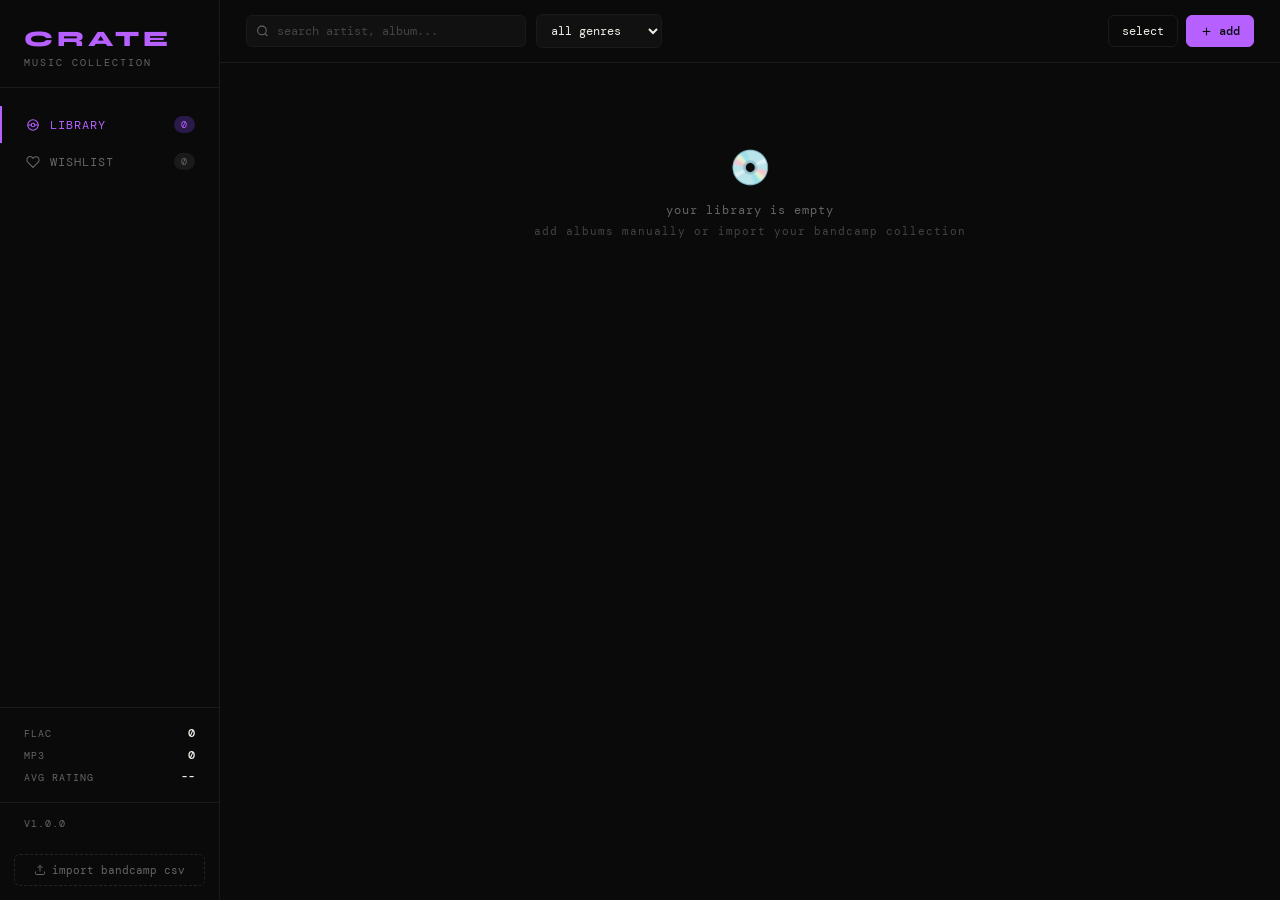
==== commit b36b0cdf: "Update index.html" ====
--- a/index.html
+++ b/index.html
@@ -1,11 +1,11 @@
 <!DOCTYPE html>
 <html lang="en">
 <head>
-<meta charset="UTF-8">
-<meta name="viewport" content="width=device-width, initial-scale=1.0">
-<title>CRATE</title>
-<link href="https://fonts.googleapis.com/css2?family=Syne:wght@400;500;600;700;800&family=DM+Mono:ital,wght@0,300;0,400;0,500;1,300&display=swap" rel="stylesheet">
-<link rel="stylesheet" href="style.css">
+  <meta charset="UTF-8">
+  <meta name="viewport" content="width=device-width, initial-scale=1.0">
+  <title>CRATE</title>
+  <link href="https://fonts.googleapis.com/css2?family=Syne:wght@400;500;600;700;800&family=DM+Mono:ital,wght@0,300;0,400;0,500;1,300&display=swap" rel="stylesheet">
+  <link rel="stylesheet" href="style.css">
 </head>
 <body>
 <div class="shell">
@@ -25,7 +25,8 @@
       <div class="sidebar-stat"><span class="sidebar-stat-label">FLAC</span><span class="sidebar-stat-val" id="stat-flac">0</span></div>
       <div class="sidebar-stat"><span class="sidebar-stat-label">MP3</span><span class="sidebar-stat-val" id="stat-mp3">0</span></div>
       <div class="sidebar-stat"><span class="sidebar-stat-label">Avg rating</span><span class="sidebar-stat-val" id="stat-rating">--</span></div>
-    </div><div style="padding:14px 24px;border-top:1px solid var(--border);font-size:10px;color:var(--muted);letter-spacing:1px;text-transform:uppercase">v<span id="version">1.0.0</span></div>
+    </div>
+    <div style="padding:14px 24px;border-top:1px solid var(--border);font-size:10px;color:var(--muted);letter-spacing:1px;text-transform:uppercase">v<span id="version">1.0.0</span></div>
     <button class="import-btn" onclick="openImport()">
       <svg width="12" height="12" viewBox="0 0 24 24" fill="none" stroke="currentColor" stroke-width="2"><path d="M21 15v4a2 2 0 0 1-2 2H5a2 2 0 0 1-2-2v-4"/><polyline points="17 8 12 3 7 8"/><line x1="12" y1="3" x2="12" y2="15"/></svg>
       import bandcamp csv
@@ -43,6 +44,7 @@
         <option>hip-hop</option><option>experimental</option><option>ambient</option><option>noise</option>
       </select>
       <div class="topbar-right">
+        <button class="btn" id="select-mode-btn" onclick="toggleSelectMode()">select</button>
         <button class="btn btn-accent" onclick="openAdd()">
           <svg viewBox="0 0 24 24" fill="none" stroke="currentColor" stroke-width="2"><line x1="12" y1="5" x2="12" y2="19"/><line x1="5" y1="12" x2="19" y2="12"/></svg>
           add
@@ -51,6 +53,19 @@
     </div>
     <div class="content" id="content"></div>
   </main>
+</div>
+
+<div id="batch-actions-bar" style="display: none; position: fixed; bottom: 22px; left: 50%; transform: translateX(-50%); background: #111; border: 1.5px solid var(--border2); padding: 12px 24px; border-radius: 8px; z-index: 90; align-items: center; gap: 16px; box-shadow: 0 10px 25px rgba(0,0,0,0.5);">
+  <span id="batch-count-text" style="font-size: 12px; font-weight: 500; color: var(--accent);">0 selected</span>
+  <button class="btn" onclick="batchRefreshArt()" style="font-size: 11px;">
+    <svg viewBox="0 0 24 24" fill="none" stroke="currentColor" stroke-width="2" style="width:11px;height:11px;margin-right:4px;"><polyline points="1 4 1 10 7 10"/><path d="M3.51 15a9 9 0 1 0 .49-3.88"/></svg>
+    refresh art
+  </button>
+  <button class="btn btn-danger" onclick="batchDelete()" style="font-size: 11px;">
+    <svg viewBox="0 0 24 24" fill="none" stroke="currentColor" stroke-width="2" style="width:11px;height:11px;margin-right:4px;"><polyline points="3 6 5 6 21 6"/><path d="M19 6l-1 14H6L5 6"/></svg>
+    delete selected
+  </button>
+  <button class="btn btn-ghost" onclick="toggleSelectMode()" style="font-size: 11px; padding: 7px 10px;">cancel</button>
 </div>
 
 <div class="modal-backdrop" id="add-modal" onclick="bgClose(event,'add-modal')">
@@ -179,10 +194,13 @@
     </div>
     <input type="file" id="bc-file" accept=".csv" style="display:none" onchange="handleFile(event)"/>
     <div id="import-status" style="margin-top:12px;font-size:12px;color:var(--muted);text-align:center;min-height:18px;"></div>
-    <div class="modal-actions"><button class="btn" onclick="exportData()" style="margin-right:auto">
-          <svg viewBox="0 0 24 24" fill="none" stroke="currentColor" stroke-width="2"><path d="M21 15v4a2 2 0 0 1-2 2H5a2 2 0 0 1-2-2v-4"/><polyline points="7 10 12 15 17 10"/><line x1="12" y1="15" x2="12" y2="3"/></svg>
-          export json
-        </button><button class="btn btn-ghost" onclick="closeModal('import-modal')">close</button></div>
+    <div class="modal-actions">
+      <button class="btn" onclick="exportData()" style="margin-right:auto">
+        <svg viewBox="0 0 24 24" fill="none" stroke="currentColor" stroke-width="2"><path d="M21 15v4a2 2 0 0 1-2 2H5a2 2 0 0 1-2-2v-4"/><polyline points="7 10 12 15 17 10"/><line x1="12" y1="15" x2="12" y2="3"/></svg>
+        export json
+      </button>
+      <button class="btn btn-ghost" onclick="closeModal('import-modal')">close</button>
+    </div>
   </div>
 </div>
 
--- a/style.css
+++ b/style.css
@@ -0,0 +1,1119 @@
+/* --- CORE STYLES & VARIABLES --- */
+:root {
+  --bg: #0a0a0a;
+  --surface: #111;
+  --surface2: #1a1a1a;
+  --border: #1a1a1a;
+  --border2: #242424;
+  --text: #f0ede6;
+  --muted: #666;
+  --muted2: #444;
+  --accent: #b560ff;
+  --accent2: #9d4edd;
+  --red: #ff5f5f;
+  --amber: #ffb830;
+  --blue: #60b8ff;
+}
+
+* {
+  box-sizing: border-box;
+  margin: 0;
+  padding: 0;
+}
+
+html {
+  font-size: 14px;
+}
+
+body {
+  background: var(--bg);
+  color: var(--text);
+  font-family: 'DM Mono', monospace;
+  min-height: 100vh;
+}
+
+/* Scrollbars */
+::-webkit-scrollbar {
+  width: 4px;
+}
+
+::-webkit-scrollbar-track {
+  background: var(--bg);
+}
+
+::-webkit-scrollbar-thumb {
+  background: var(--border2);
+  border-radius: 2px;
+}
+
+/* --- LAYOUT GRID FRAMEWORK --- */
+.shell {
+  display: flex;
+  height: 100vh;
+  overflow: hidden;
+}
+
+.main {
+  flex: 1;
+  display: flex;
+  flex-direction: column;
+  overflow: hidden;
+}
+
+.content {
+  flex: 1;
+  overflow-y: auto;
+  padding: 22px 26px;
+}
+
+/* --- SIDEBAR PANEL --- */
+.sidebar {
+  width: 220px;
+  flex-shrink: 0;
+  border-right: 0.5px solid var(--border);
+  display: flex;
+  flex-direction: column;
+}
+
+.logo {
+  padding: 26px 24px 18px;
+  border-bottom: 0.5px solid var(--border);
+}
+
+.logo-word {
+  font-family: 'Syne', sans-serif;
+  font-size: 22px;
+  font-weight: 800;
+  letter-spacing: 4px;
+  color: var(--accent);
+}
+
+.logo-sub {
+  font-size: 10px;
+  color: var(--muted);
+  letter-spacing: 2px;
+  margin-top: 4px;
+  text-transform: uppercase;
+}
+
+/* Sidebar Navigation Items */
+.nav {
+  padding: 18px 0;
+  flex: 1;
+}
+
+.nav-item {
+  display: flex;
+  align-items: center;
+  gap: 10px;
+  padding: 10px 24px;
+  cursor: pointer;
+  font-size: 12px;
+  letter-spacing: 1px;
+  color: var(--muted);
+  text-transform: uppercase;
+  transition: color .15s;
+  border-left: 2px solid transparent;
+  user-select: none;
+}
+
+.nav-item:hover {
+  color: var(--text);
+}
+
+.nav-item.active {
+  color: var(--accent);
+  border-left-color: var(--accent);
+}
+
+.nav-item svg {
+  width: 14px;
+  height: 14px;
+  flex-shrink: 0;
+}
+
+.nav-count {
+  margin-left: auto;
+  background: var(--border);
+  color: var(--muted);
+  font-size: 10px;
+  padding: 2px 7px;
+  border-radius: 20px;
+}
+
+.nav-item.active .nav-count {
+  background: #2a1a4a;
+  color: var(--accent);
+}
+
+/* Sidebar Analytics Counters */
+.sidebar-stats {
+  padding: 14px 24px;
+  border-top: 1px solid var(--border);
+}
+
+.sidebar-stat {
+  display: flex;
+  justify-content: space-between;
+  align-items: center;
+  padding: 3px 0;
+}
+
+.sidebar-stat-label {
+  font-size: 10px;
+  color: var(--muted);
+  letter-spacing: 1px;
+  text-transform: uppercase;
+}
+
+.sidebar-stat-val {
+  font-size: 12px;
+  font-weight: 500;
+}
+
+.import-btn {
+  margin: 10px 14px 14px;
+  display: flex;
+  align-items: center;
+  gap: 6px;
+  padding: 8px 12px;
+  border-radius: 6px;
+  border: 1px dashed var(--border2);
+  background: transparent;
+  color: var(--muted);
+  font-family: 'DM Mono', monospace;
+  font-size: 11px;
+  cursor: pointer;
+  transition: all .15s;
+  justify-content: center;
+}
+
+.import-btn:hover {
+  border-color: var(--accent);
+  color: var(--accent);
+}
+
+/* --- TOP CONTROLS & UTILITIES BAR --- */
+.topbar {
+  padding: 14px 26px;
+  border-bottom: 0.5px solid var(--border);
+  display: flex;
+  align-items: center;
+  gap: 10px;
+  flex-wrap: wrap;
+}
+
+.topbar-right {
+  margin-left: auto;
+  display: flex;
+  gap: 8px;
+}
+
+.search-wrap {
+  position: relative;
+  flex: 1;
+  min-width: 160px;
+  max-width: 280px;
+}
+
+.search-wrap svg {
+  position: absolute;
+  left: 10px;
+  top: 50%;
+  transform: translateY(-50%);
+  width: 13px;
+  height: 13px;
+  color: var(--muted);
+  pointer-events: none;
+}
+
+/* System Form Controls Reset */
+.search, 
+select, 
+.field input, 
+.field select, 
+.field textarea {
+  background: var(--surface);
+  border: 0.5px solid var(--border);
+  color: var(--text);
+  font-family: 'DM Mono', monospace;
+  font-size: 12px;
+  padding: 7px 10px;
+  border-radius: 6px;
+  outline: none;
+}
+
+.search {
+  width: 100%;
+  padding-left: 30px;
+}
+
+.search:focus, 
+select:focus {
+  border-color: var(--border2);
+}
+
+.search::placeholder {
+  color: var(--muted2);
+}
+
+/* Universal Button Styles */
+.btn {
+  display: flex;
+  align-items: center;
+  gap: 6px;
+  padding: 7px 13px;
+  border-radius: 6px;
+  border: 0.5px solid var(--border);
+  background: transparent;
+  color: var(--text);
+  font-family: 'DM Mono', monospace;
+  font-size: 12px;
+  cursor: pointer;
+  transition: all .15s;
+}
+
+.btn svg {
+  width: 13px;
+  height: 13px;
+}
+
+.btn:hover {
+  border-color: var(--border2);
+  background: var(--surface);
+}
+
+.btn-accent {
+  background: var(--accent);
+  color: #0a0a0a;
+  border-color: var(--accent);
+  font-weight: 500;
+}
+
+.btn-accent:hover {
+  background: #d4f570;
+  border-color: #d4f570;
+}
+
+.btn-danger {
+  background: transparent;
+  border-color: #3a1a1a;
+  color: var(--red);
+}
+
+.btn-danger:hover {
+  background: #1a0808;
+  border-color: var(--red);
+}
+
+.btn-ghost {
+  background: transparent;
+  border-color: var(--border);
+  color: var(--muted);
+}
+
+.btn-ghost:hover {
+  color: var(--text);
+}
+
+/* --- THE RECORD DISPLAY SHELF --- */
+.grid {
+  display: grid;
+  grid-template-columns: repeat(auto-fill, minmax(140px, 1fr));
+  gap: 24px 16px;
+  padding-bottom: 20px;
+}
+
+.album-card {
+  background: var(--surface);
+  border: 0.5px solid var(--border);
+  border-radius: 4px;
+  overflow: hidden;
+  position: relative;
+  transition: border-color .15s, transform .15s;
+  box-shadow: 
+    0 10px 15px -5px rgba(0, 0, 0, 0.7), 
+    0 4px 0px 0px #1c1a17, 
+    0 5px 0px 0px #0e0d0c;
+}
+
+.album-card:hover {
+  border-color: var(--accent);
+  transform: translateY(-4px);
+}
+
+.album-art {
+  width: 100%;
+  aspect-ratio: 1;
+  display: flex;
+  align-items: center;
+  justify-content: center;
+  font-size: 24px;
+  position: relative;
+  background: var(--surface2);
+  overflow: hidden;
+  cursor: pointer;
+}
+
+.album-art img {
+  width: 100%;
+  height: 100%;
+  object-fit: cover;
+  position: absolute;
+  inset: 0;
+}
+
+.album-art-overlay {
+  position: absolute;
+  inset: 0;
+  background: linear-gradient(to bottom, transparent 50%, rgba(0, 0, 0, 0.6));
+}
+
+.album-art-emoji {
+  position: relative;
+  z-index: 1;
+}
+
+/* Album Card Metadata Panel */
+.album-card-body {
+  padding: 8px 10px;
+}
+
+.album-title {
+  font-family: 'Syne', sans-serif;
+  font-size: 11px;
+  font-weight: 700;
+  white-space: nowrap;
+  overflow: hidden;
+  text-overflow: ellipsis;
+  padding-top: 4px;
+  transition: color .15s;
+}
+
+.album-title:hover {
+  color: var(--accent);
+}
+
+.album-artist {
+  font-size: 10px;
+  color: var(--muted);
+  margin-top: 1px;
+  white-space: nowrap;
+  overflow: hidden;
+  text-overflow: ellipsis;
+}
+
+.album-footer {
+  display: flex;
+  align-items: center;
+  justify-content: space-between;
+  margin-top: 4px;
+  padding-bottom: 2px;
+}
+
+/* Format Tags & System Metrics */
+.format-badge {
+  font-size: 10px;
+  padding: 2px 7px;
+  border-radius: 3px;
+  font-weight: 500;
+}
+
+.fmt-flac {
+  background: #1a0f2e;
+  color: #b560ff;
+  border: 1px solid #3d1a6a;
+}
+
+.fmt-mp3 {
+  background: #0d1a2a;
+  color: var(--blue);
+  border: 1px solid #1a3050;
+}
+
+.fmt-bc {
+  background: #1a1000;
+  color: var(--amber);
+  border: 1px solid #3a2800;
+}
+
+.stars-row, 
+.edit-stars {
+  display: flex;
+  gap: 2px;
+}
+
+.star, 
+.edit-star {
+  font-size: 11px;
+  color: var(--muted2);
+  cursor: pointer;
+  transition: color .1s;
+}
+
+.star.on, 
+.edit-star.on {
+  color: var(--amber);
+}
+
+/* Action Trigger Badges */
+.card-actions {
+  position: absolute;
+  top: 8px;
+  right: 8px;
+  display: flex;
+  gap: 4px;
+  opacity: 0;
+  transition: opacity .15s;
+}
+
+.album-card:hover .card-actions {
+  opacity: 1;
+}
+
+.card-action-btn, 
+.icon-btn {
+  width: 26px;
+  height: 26px;
+  border-radius: 5px;
+  border: 1px solid rgba(255, 255, 255, 0.12);
+  background: rgba(10, 10, 10, 0.85);
+  color: var(--muted);
+  display: flex;
+  align-items: center;
+  justify-content: center;
+  cursor: pointer;
+  transition: all .15s;
+  backdrop-filter: blur(4px);
+}
+
+.card-action-btn:hover, 
+.icon-btn:hover {
+  color: var(--text);
+  border-color: rgba(255, 255, 255, 0.25);
+}
+
+.card-action-btn svg, 
+.icon-btn svg {
+  width: 11px;
+  height: 11px;
+}
+
+/* --- THE WISHLIST MODULE --- */
+.budget-bar {
+  background: var(--surface);
+  border: 0.5px solid var(--border);
+  border-radius: 8px;
+  padding: 14px 18px;
+  margin-bottom: 16px;
+  display: flex;
+  align-items: center;
+  gap: 20px;
+}
+
+.budget-label {
+  font-size: 10px;
+  text-transform: uppercase;
+  letter-spacing: 1px;
+  color: var(--muted);
+}
+
+.budget-total {
+  font-family: 'Syne', sans-serif;
+  font-size: 20px;
+  font-weight: 700;
+  color: var(--accent);
+}
+
+.budget-divider {
+  width: 1px;
+  height: 32px;
+  background: var(--border);
+}
+
+.wish-list {
+  display: flex;
+  flex-direction: column;
+  gap: 6px;
+}
+
+.wish-row {
+  background: var(--surface);
+  border: 0.5px solid var(--border);
+  border-radius: 8px;
+  padding: 10px 14px;
+  display: flex;
+  align-items: center;
+  gap: 12px;
+  transition: border-color .15s;
+}
+
+.wish-row:hover {
+  border-color: var(--border2);
+}
+
+.wish-row.bought {
+  opacity: .4;
+}
+
+.priority-dot {
+  width: 8px;
+  height: 8px;
+  border-radius: 50%;
+  flex-shrink: 0;
+}
+
+.p-high {
+  background: var(--red);
+  box-shadow: 0 0 6px rgba(255, 95, 95, 0.4);
+}
+
+.p-mid {
+  background: var(--amber);
+}
+
+.p-low {
+  background: var(--muted2);
+}
+
+.wish-art {
+  width: 50px;
+  height: 50px;
+  border-radius: 6px;
+  display: flex;
+  align-items: center;
+  justify-content: center;
+  font-size: 18px;
+  flex-shrink: 0;
+  background: var(--surface2);
+  overflow: hidden;
+  position: relative;
+  cursor: pointer;
+}
+
+.wish-art img {
+  width: 100%;
+  height: 100%;
+  object-fit: cover;
+  position: absolute;
+  inset: 0;
+}
+
+.wish-art-emoji {
+  position: relative;
+  z-index: 1;
+}
+
+.wish-info {
+  flex: 1;
+  min-width: 0;
+  cursor: pointer;
+}
+
+.wish-title {
+  font-family: 'Syne', sans-serif;
+  font-size: 13px;
+  font-weight: 600;
+  white-space: nowrap;
+  overflow: hidden;
+  text-overflow: ellipsis;
+  transition: color .15s;
+}
+
+.wish-info:hover .wish-title {
+  color: var(--accent);
+}
+
+.wish-sub {
+  font-size: 11px;
+  color: var(--muted);
+  margin-top: 2px;
+}
+
+.wish-note {
+  font-size: 10px;
+  color: var(--muted2);
+  font-style: italic;
+  margin-top: 2px;
+}
+
+.wish-meta {
+  display: flex;
+  align-items: center;
+  gap: 8px;
+  flex-shrink: 0;
+}
+
+.price-tag {
+  font-family: 'Syne', sans-serif;
+  font-size: 14px;
+  font-weight: 700;
+}
+
+.genre-pill {
+  font-size: 10px;
+  padding: 2px 8px;
+  border-radius: 20px;
+  background: #1e1e1e;
+  color: var(--muted);
+  border: 0.5px solid var(--border);
+}
+
+.buy-btn {
+  padding: 5px 11px;
+  border-radius: 5px;
+  border: 0.5px solid var(--border);
+  background: transparent;
+  color: var(--text);
+  font-family: 'DM Mono', monospace;
+  font-size: 11px;
+  cursor: pointer;
+  transition: all .15s;
+  white-space: nowrap;
+}
+
+.buy-btn:hover {
+  border-color: var(--accent);
+  color: var(--accent);
+}
+
+.owned-pill {
+  font-size: 10px;
+  padding: 3px 10px;
+  border-radius: 20px;
+  background: #1a0f2e;
+  color: #b560ff;
+  border: 1px solid #3d1a6a;
+}
+
+/* --- SYSTEM INTERACTIVE DIALOG MODALS --- */
+.modal-backdrop {
+  position: fixed;
+  inset: 0;
+  background: rgba(0, 0, 0, 0.88);
+  display: flex;
+  align-items: center;
+  justify-content: center;
+  z-index: 100;
+  opacity: 0;
+  pointer-events: none;
+  transition: opacity .2s;
+}
+
+.modal-backdrop.open {
+  opacity: 1;
+  pointer-events: all;
+}
+
+.modal {
+  background: var(--surface);
+  border: 0.5px solid var(--border2);
+  border-radius: 10px;
+  width: 500px;
+  max-width: 96vw;
+  max-height: 90vh;
+  overflow-y: auto;
+  padding: 24px;
+  transform: translateY(10px);
+  transition: transform .2s;
+}
+
+.modal-backdrop.open .modal {
+  transform: translateY(0);
+}
+
+.modal-title {
+  font-family: 'Syne', sans-serif;
+  font-size: 16px;
+  font-weight: 700;
+  margin-bottom: 16px;
+}
+
+.field {
+  margin-bottom: 11px;
+}
+
+.field label {
+  display: block;
+  font-size: 10px;
+  text-transform: uppercase;
+  letter-spacing: 1px;
+  color: var(--muted);
+  margin-bottom: 5px;
+}
+
+.field input, 
+.field select, 
+.field textarea {
+  width: 100%;
+  background: var(--bg);
+  border: 0.5px solid var(--border2);
+  color: var(--text);
+  padding: 8px 10px;
+  transition: border-color .15s;
+}
+
+.field input:focus, 
+.field select:focus, 
+.field textarea:focus {
+  border-color: var(--accent);
+}
+
+.field textarea {
+  resize: vertical;
+  min-height: 50px;
+}
+
+.field-row {
+  display: grid;
+  grid-template-columns: 1fr 1fr;
+  gap: 12px;
+}
+
+.modal-actions {
+  display: flex;
+  gap: 8px;
+  justify-content: flex-end;
+  margin-top: 16px;
+}
+
+/* MusicBrainz API Search Component Substyles */
+.mb-search-wrap {
+  position: relative;
+}
+
+.mb-search-wrap input {
+  padding-right: 76px;
+}
+
+.mb-search-btn {
+  position: absolute;
+  right: 6px;
+  top: 50%;
+  transform: translateY(-50%);
+  padding: 4px 10px;
+  border-radius: 4px;
+  border: 0.5px solid var(--border2);
+  background: var(--surface2);
+  color: var(--text);
+  font-family: 'DM Mono', monospace;
+  font-size: 11px;
+  cursor: pointer;
+  transition: all .15s;
+}
+
+.mb-search-btn:hover {
+  border-color: var(--accent);
+  color: var(--accent);
+}
+
+.mb-results {
+  margin-top: 8px;
+  display: flex;
+  flex-direction: column;
+  gap: 5px;
+  max-height: 200px;
+  overflow-y: auto;
+}
+
+.mb-result {
+  display: flex;
+  align-items: center;
+  gap: 10px;
+  padding: 8px 10px;
+  border-radius: 6px;
+  border: 0.5px solid var(--border);
+  cursor: pointer;
+  transition: border-color .15s;
+}
+
+.mb-result:hover {
+  border-color: var(--border2);
+}
+
+.mb-result.selected {
+  border-color: var(--accent);
+  background: #1a2510;
+}
+
+.mb-result-art {
+  width: 34px;
+  height: 34px;
+  border-radius: 4px;
+  background: var(--surface2);
+  flex-shrink: 0;
+  display: flex;
+  align-items: center;
+  justify-content: center;
+  font-size: 14px;
+  overflow: hidden;
+}
+
+.mb-result-art img {
+  width: 100%;
+  height: 100%;
+  object-fit: cover;
+}
+
+.mb-result-info {
+  flex: 1;
+  min-width: 0;
+}
+
+.mb-result-title {
+  font-size: 12px;
+  font-weight: 500;
+  white-space: nowrap;
+  overflow: hidden;
+  text-overflow: ellipsis;
+}
+
+.mb-result-sub {
+  font-size: 11px;
+  color: var(--muted);
+  margin-top: 1px;
+}
+
+.mb-loading {
+  text-align: center;
+  padding: 14px;
+  font-size: 11px;
+  color: var(--muted);
+}
+
+.mb-divider {
+  display: flex;
+  align-items: center;
+  gap: 10px;
+  margin: 14px 0 10px;
+}
+
+.mb-divider span {
+  font-size: 10px;
+  color: var(--muted);
+  letter-spacing: 1px;
+  text-transform: uppercase;
+  white-space: nowrap;
+}
+
+.mb-divider::before, 
+.mb-divider::after {
+  content: '';
+  flex: 1;
+  height: 1px;
+  background: var(--border);
+}
+
+.art-preview {
+  display: none;
+  align-items: center;
+  gap: 10px;
+  margin-top: 10px;
+  padding: 8px 10px;
+  background: var(--surface2);
+  border-radius: 6px;
+  border: 0.5px solid var(--border);
+}
+
+.art-preview img {
+  width: 44px;
+  height: 44px;
+  border-radius: 5px;
+  object-fit: cover;
+}
+
+.art-preview-label {
+  font-size: 11px;
+  color: var(--muted);
+}
+
+/* Edit Form Artwork Wrapper */
+.edit-art-wrap {
+  display: flex;
+  gap: 14px;
+  margin-bottom: 14px;
+  align-items: flex-start;
+}
+
+.edit-art-thumb {
+  width: 80px;
+  height: 80px;
+  border-radius: 8px;
+  background: var(--surface2);
+  display: flex;
+  align-items: center;
+  justify-content: center;
+  font-size: 30px;
+  flex-shrink: 0;
+  overflow: hidden;
+  border: 0.5px solid var(--border);
+}
+
+.edit-art-thumb img {
+  width: 100%;
+  height: 100%;
+  object-fit: cover;
+}
+
+.edit-art-side {
+  display: flex;
+  flex-direction: column;
+  gap: 6px;
+  flex: 1;
+  min-width: 0;
+}
+
+.edit-star {
+  font-size: 20px;
+}
+
+/* Danger Zones Confirmation Box */
+.del-confirm {
+  background: #160808;
+  border: 1px solid #3a1212;
+  border-radius: 8px;
+  padding: 14px;
+  margin-top: 12px;
+  display: none;
+}
+
+.del-confirm.show {
+  display: block;
+}
+
+.del-confirm p {
+  font-size: 12px;
+  color: var(--muted);
+  margin-bottom: 10px;
+  line-height: 1.5;
+}
+
+/* --- THE CSV DROP LANDING INTERFACE --- */
+.bc-steps {
+  margin: 12px 0;
+}
+
+.bc-step {
+  display: flex;
+  gap: 12px;
+  padding: 9px 0;
+  border-bottom: 0.5px solid var(--border);
+}
+
+.bc-step:last-child {
+  border-bottom: none;
+}
+
+.bc-step-num {
+  width: 20px;
+  height: 20px;
+  border-radius: 50%;
+  background: var(--accent);
+  color: #0a0a0a;
+  font-size: 11px;
+  font-weight: 700;
+  display: flex;
+  align-items: center;
+  justify-content: center;
+  flex-shrink: 0;
+  margin-top: 1px;
+}
+
+.bc-step-text {
+  font-size: 12px;
+  color: var(--muted);
+  line-height: 1.6;
+}
+
+.bc-step-text a {
+  color: var(--accent);
+  text-decoration: none;
+}
+
+.bc-step-text a:hover {
+  text-decoration: underline;
+}
+
+.drop-zone {
+  border: 2px dashed var(--border2);
+  border-radius: 8px;
+  padding: 26px;
+  text-align: center;
+  cursor: pointer;
+  transition: all .15s;
+  margin-top: 14px;
+}
+
+.drop-zone:hover, 
+.drop-zone.drag-over {
+  border-color: var(--accent);
+  background: #0f1a08;
+}
+
+.drop-zone-icon {
+  font-size: 26px;
+  margin-bottom: 8px;
+}
+
+.drop-zone-text {
+  font-size: 12px;
+  color: var(--muted);
+}
+
+.drop-zone-text strong {
+  color: var(--text);
+}
+
+/* --- ALERT SYSTEM TOAST NOTIFICATIONS --- */
+.toast {
+  position: fixed;
+  bottom: 22px;
+  right: 22px;
+  background: var(--surface2);
+  border: 0.5px solid var(--border2);
+  border-radius: 8px;
+  padding: 10px 16px;
+  font-size: 12px;
+  color: var(--text);
+  transform: translateY(20px);
+  opacity: 0;
+  transition: all .2s;
+  pointer-events: none;
+  z-index: 200;
+  display: flex;
+  align-items: center;
+  gap: 8px;
+}
+
+.toast.show {
+  transform: translateY(0);
+  opacity: 1;
+}
+
+.toast-dot {
+  width: 6px;
+  height: 6px;
+  border-radius: 50%;
+  background: var(--accent);
+  flex-shrink: 0;
+}
+
+/* Empty Dashboard Handlers */
+.empty {
+  text-align: center;
+  padding: 60px 20px;
+  color: var(--muted);
+  font-size: 12px;
+  letter-spacing: 1px;
+}
+
+.empty-icon {
+  font-size: 34px;
+  margin-bottom: 12px;
+}
+
+.empty-hint {
+  margin-top: 6px;
+  font-size: 11px;
+  color: var(--muted2);
+}
